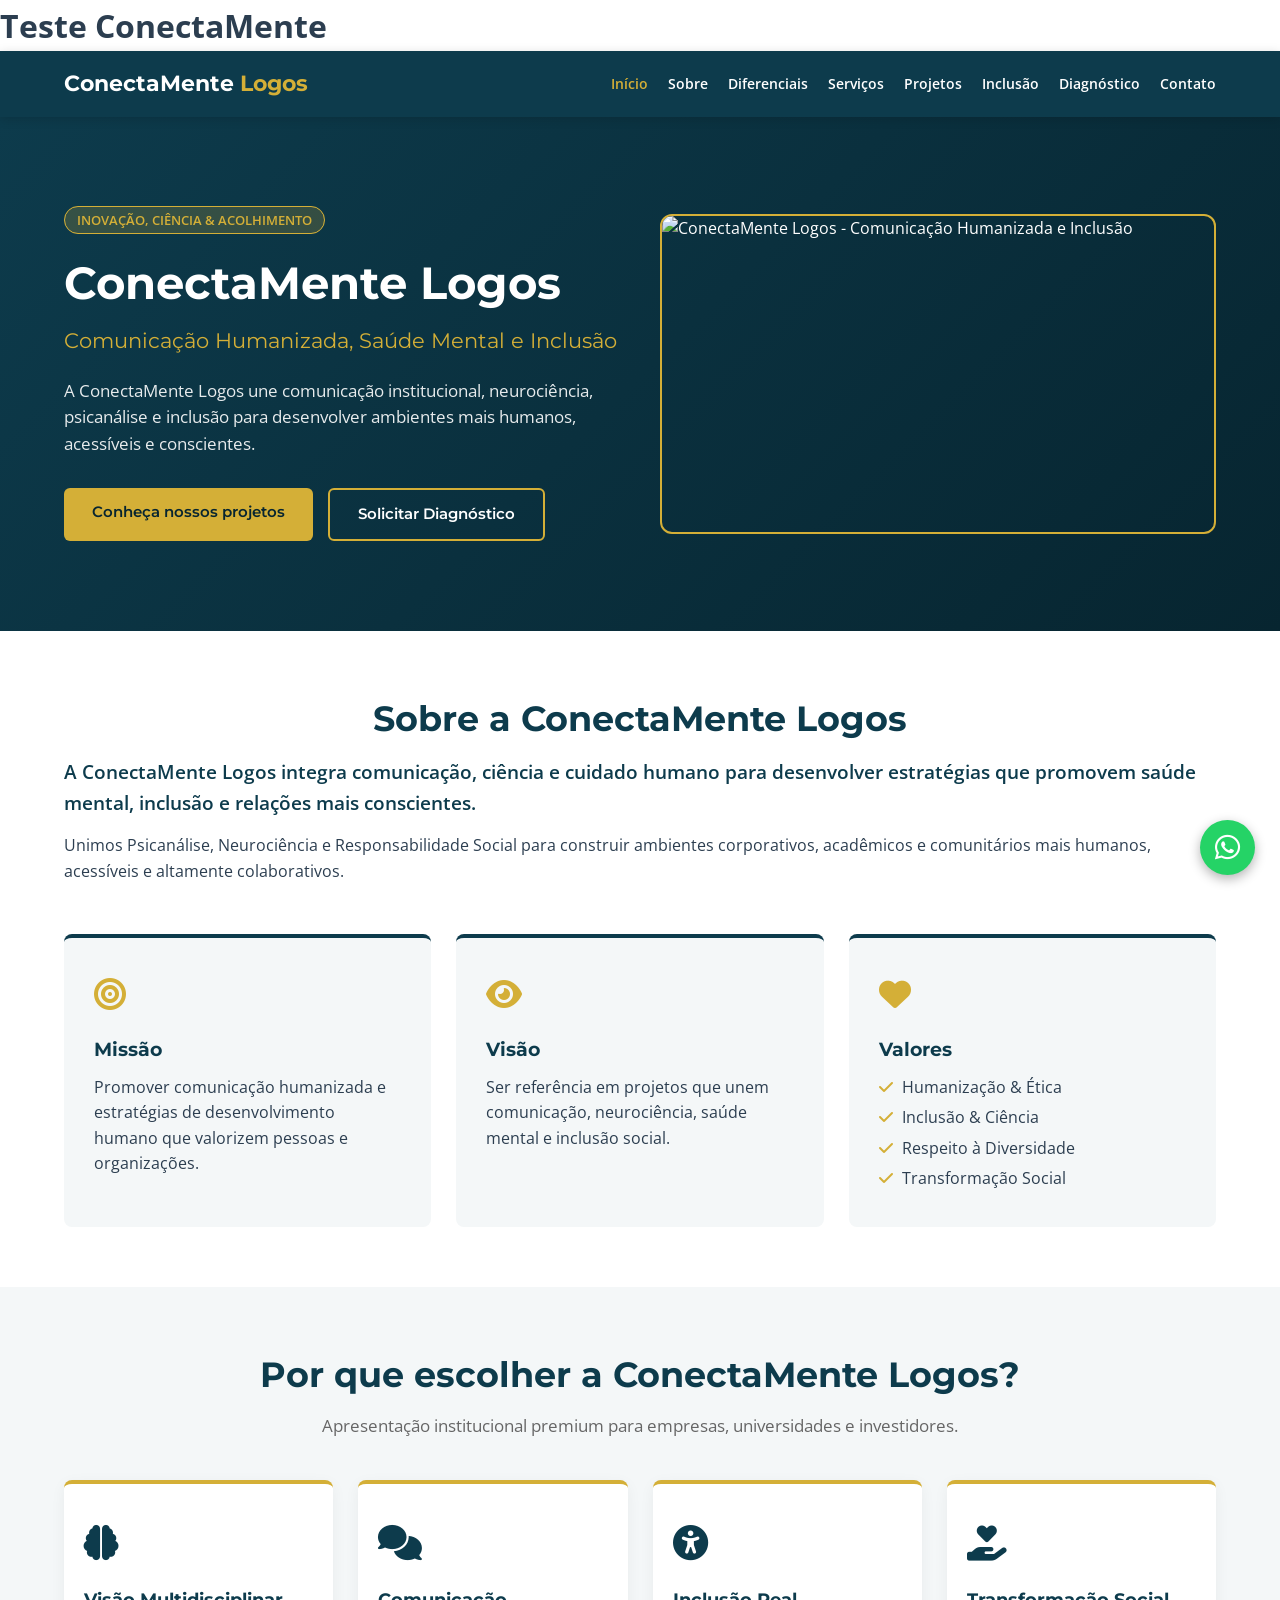
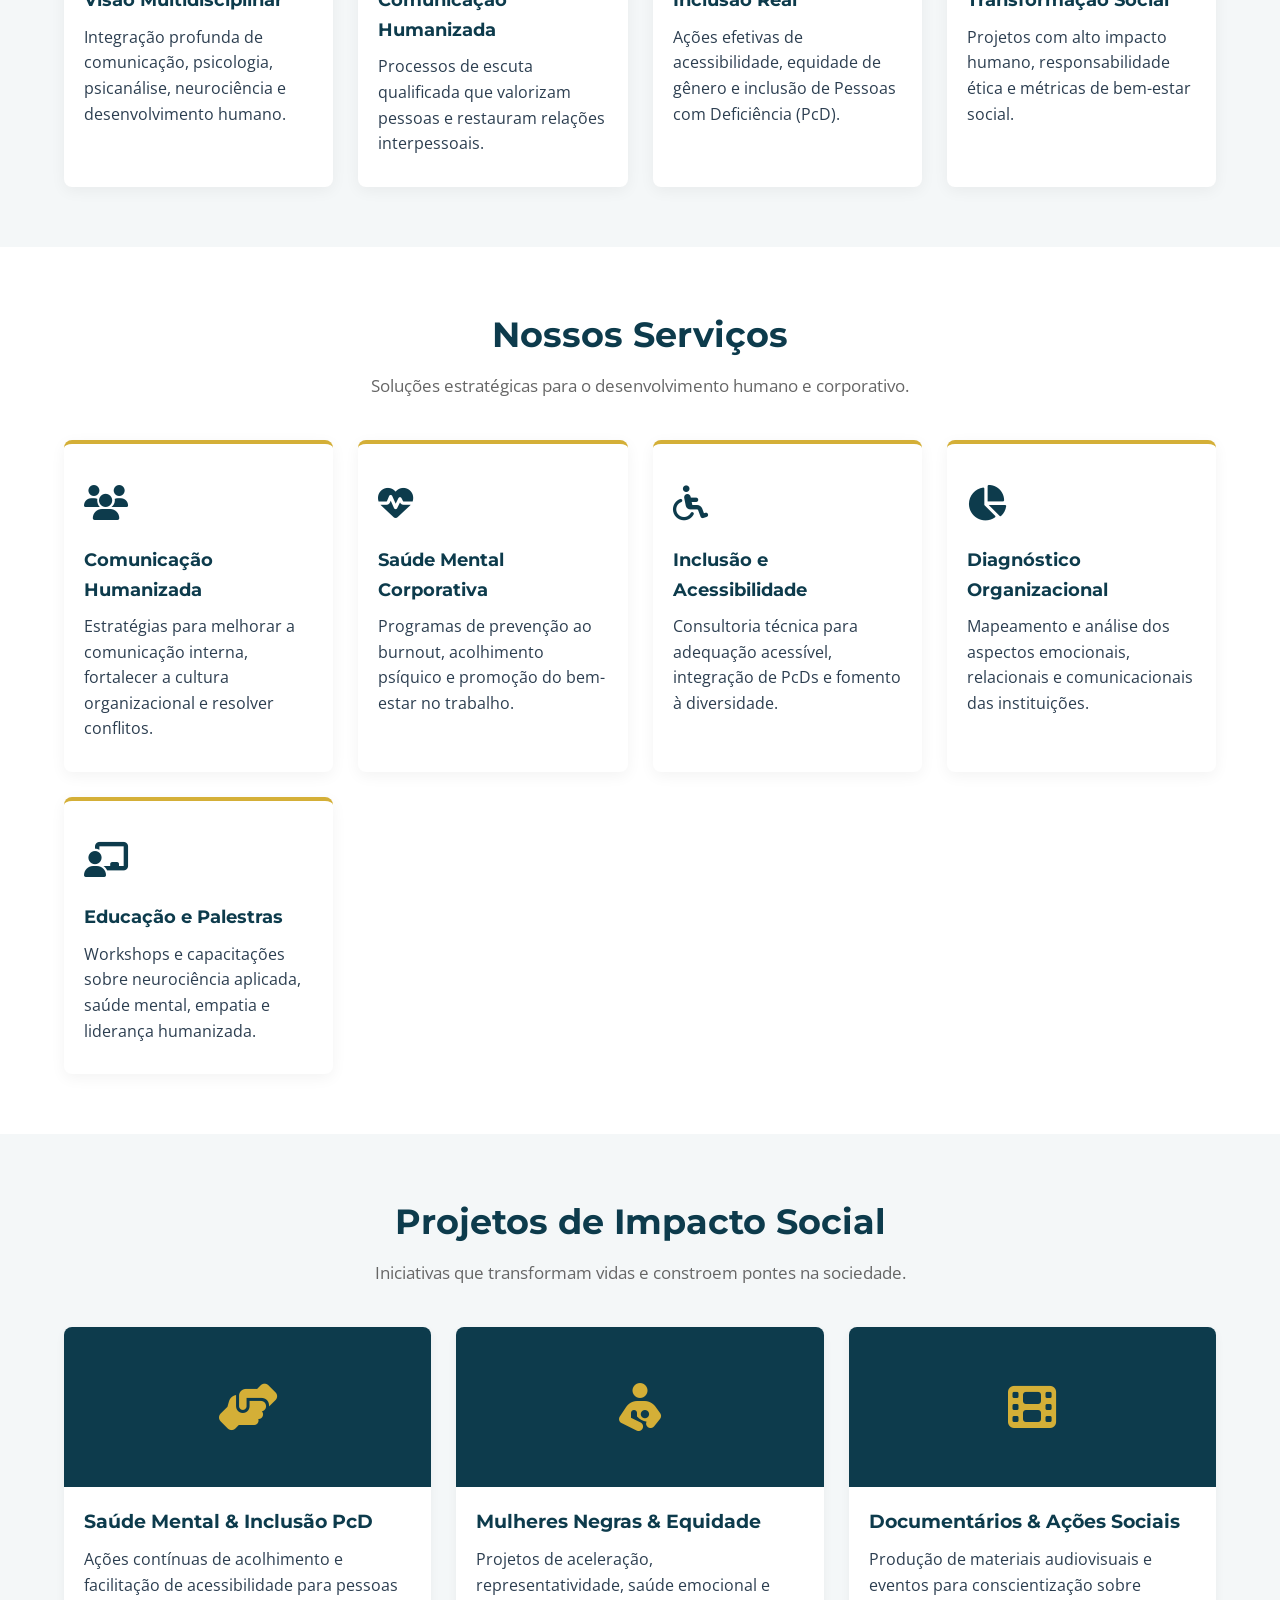
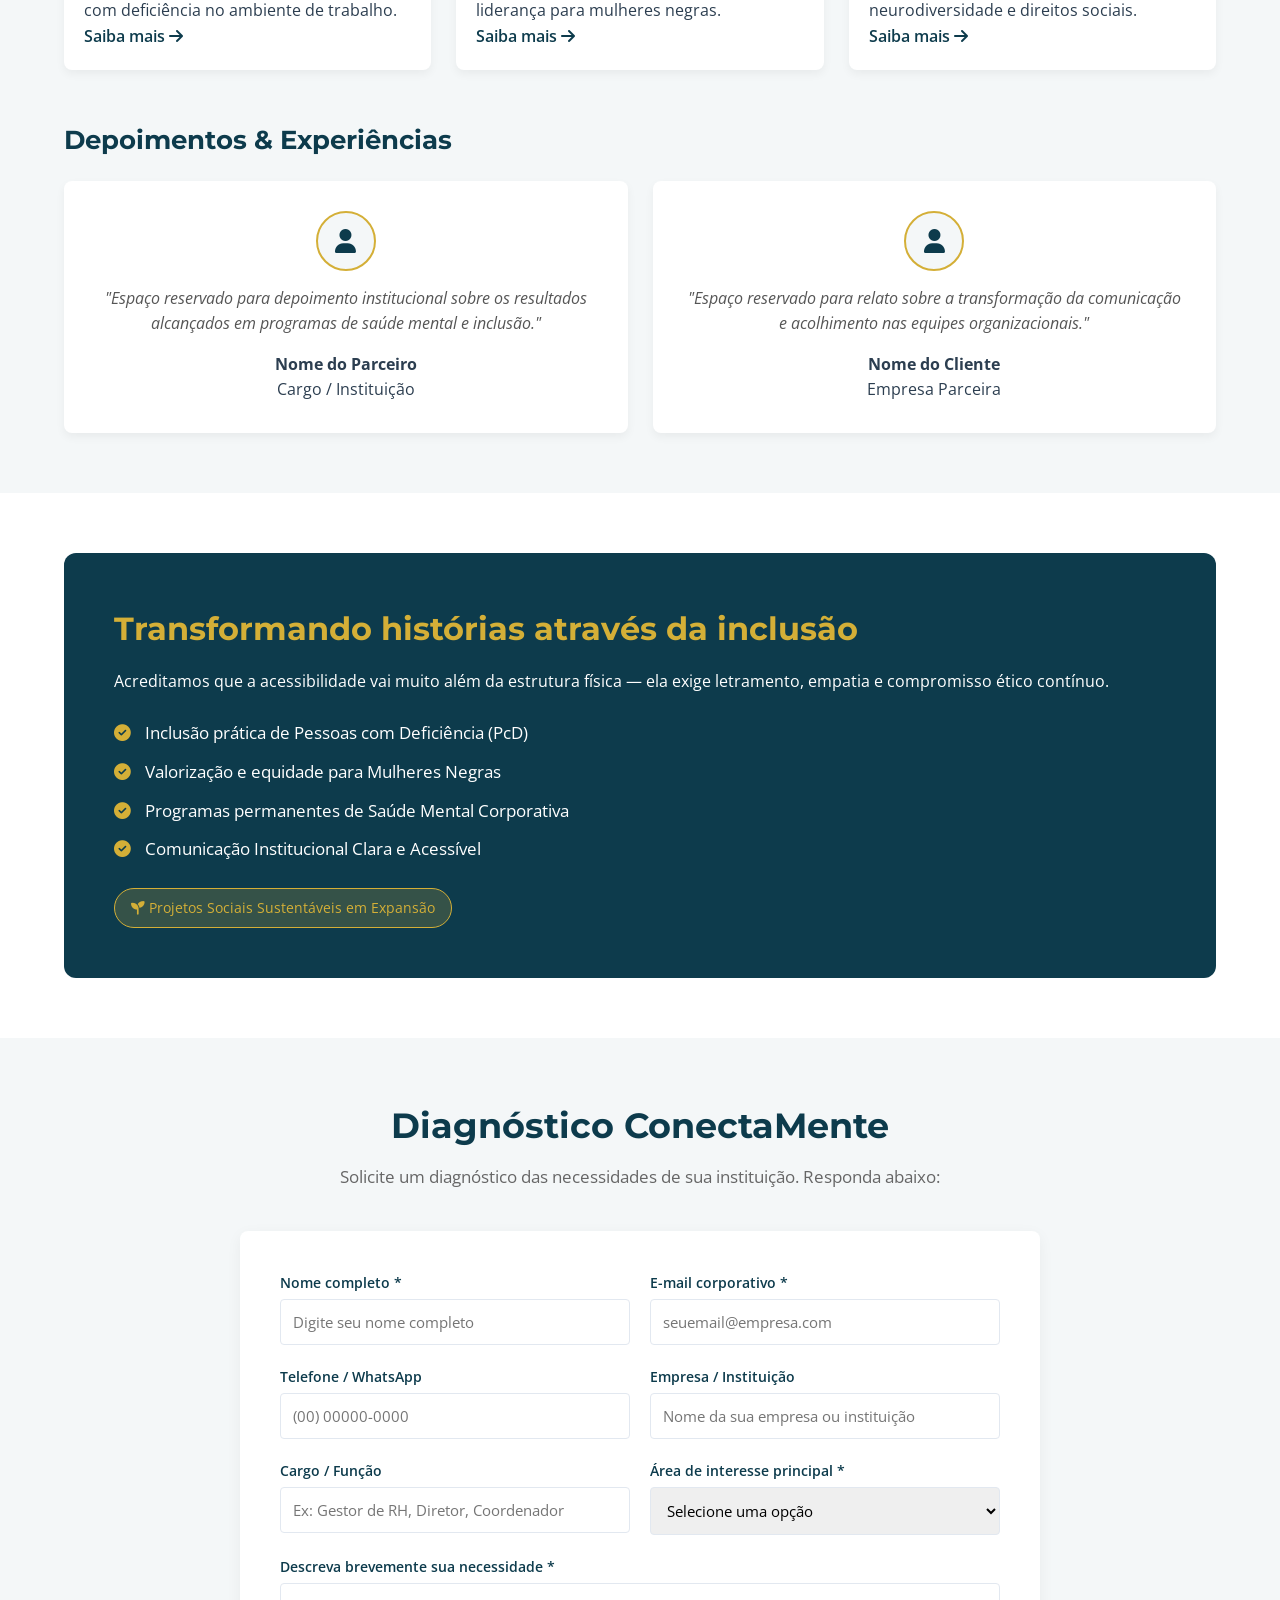
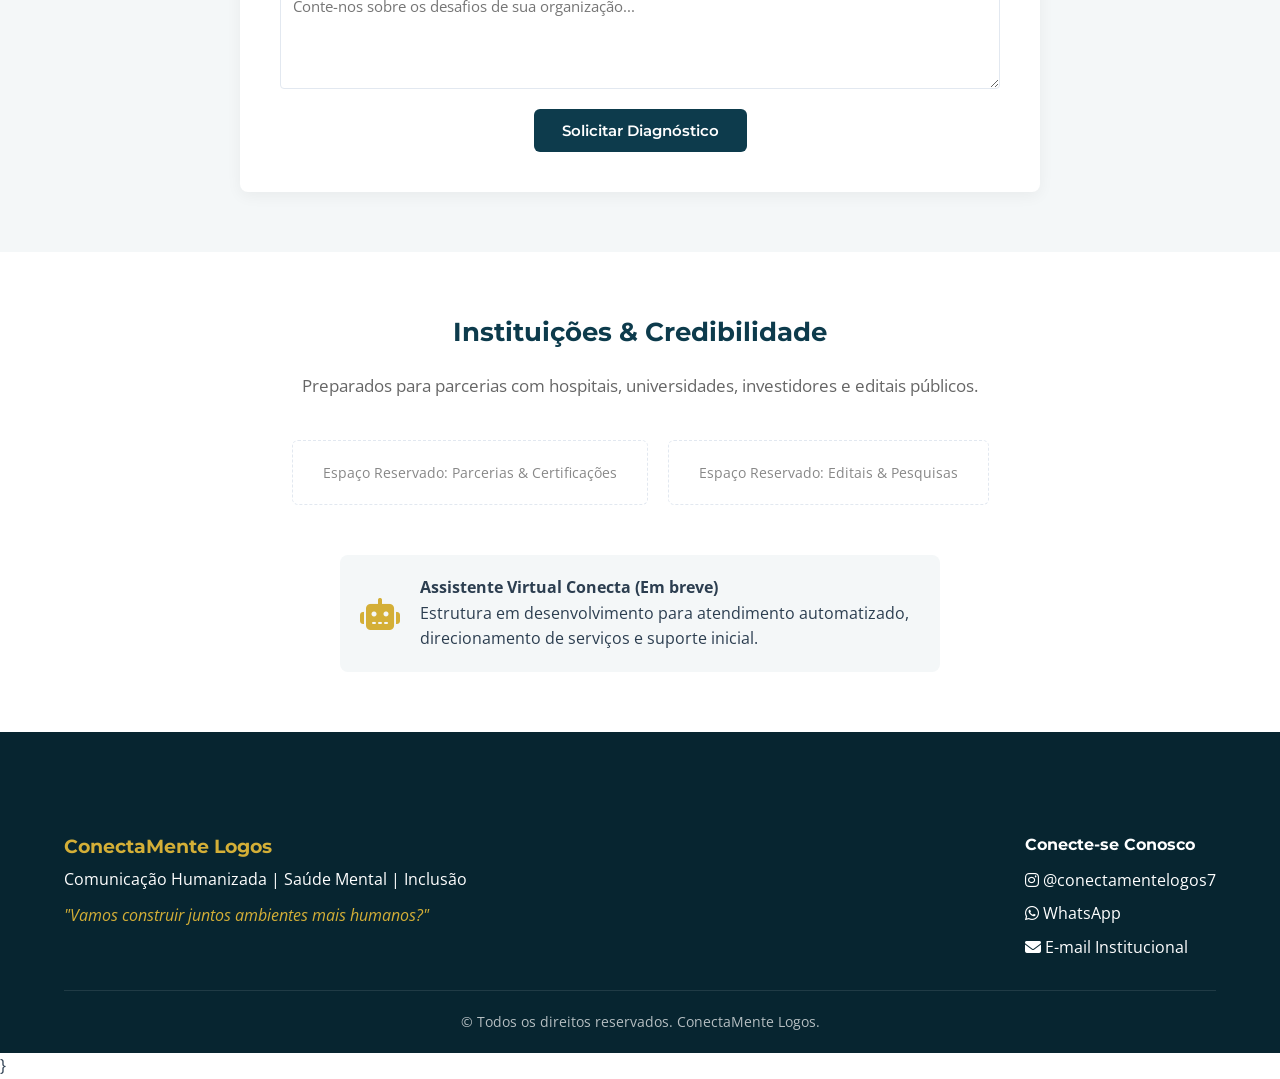
==== index.html @ 16aa6a67 "Update index.html" ====
<!DOCTYPE html>
<html lang="pt-BR">
<head>
  <meta charset="UTF-8">
  <meta name="viewport" content="width=device-width, initial-scale=1.0">
  <title>ConectaMente Logos | Comunicação, Saúde Mental e Inclusão</title>
  
  <!-- Tipografia Premium Google Fonts -->
  <link rel="preconnect" href="https://fonts.googleapis.com">
  <link rel="preconnect" href="https://fonts.gstatic.com" crossorigin>
  <link href="https://fonts.googleapis.com/css2?family=Montserrat:wght@400;600;700&family=Open+Sans:wght@300;400;600&display=swap" rel="stylesheet">
  
  <!-- Ícones Font Awesome -->
  <link rel="stylesheet" href="https://cdnjs.cloudflare.com/ajax/libs/font-awesome/6.4.0/css/all.min.css">
  
  <!-- CSS Principal -->
  <link rel="stylesheet" href="style.css">
</head>
<body>
  <h1>Teste ConectaMente</h1>

  <!-- CABEÇALHO / MENU DE NAVEGAÇÃO -->
  <header class="header">
    <div class="container container-header">
      <a href="#inicio" class="logo">ConectaMente <span>Logos</span></a>
      
      <nav class="nav-menu" id="navMenu">
        <ul>
          <li><a href="#inicio" class="nav-link">Início</a></li>
          <li><a href="#sobre" class="nav-link">Sobre</a></li>
          <li><a href="#diferenciais" class="nav-link">Diferenciais</a></li>
          <li><a href="#servicos" class="nav-link">Serviços</a></li>
          <li><a href="#projetos" class="nav-link">Projetos</a></li>
          <li><a href="#inclusao" class="nav-link">Inclusão</a></li>
          <li><a href="#diagnostico" class="nav-link">Diagnóstico</a></li>
          <li><a href="#contato" class="nav-link">Contato</a></li>
        </ul>
      </nav>

      <button class="hamburger" id="hamburger" aria-label="Abrir Menu">
        <i class="fa-solid fa-bars"></i>
      </button>
    </div>
  </header>

  <!-- SEÇÃO 1: HERO (APRESENTAÇÃO INICIAL) -->
  <section id="inicio" class="hero">
    <div class="container hero-container">
      <div class="hero-text fade-in">
        <span class="badge-tag">Inovação, Ciência & Acolhimento</span>
        <h1>ConectaMente Logos</h1>
        <h2>Comunicação Humanizada, Saúde Mental e Inclusão</h2>

        <p>
A ConectaMente Logos une comunicação institucional, neurociência, psicanálise e inclusão para desenvolver ambientes mais humanos, acessíveis e conscientes.
</p>        <div class="hero-btns">
          <a href="#servicos" class="btn btn-primary">Conheça nossos projetos</a>
          <a href="#diagnostico" class="btn btn-outline">Solicitar Diagnóstico</a>
        </div>
      </div>
     <div class="hero-image fade-in">
  <img src="images/hero-conectamente.jpg" 
       alt="ConectaMente Logos - Comunicação Humanizada e Inclusão">
</div>
  </section>

  <!-- SEÇÃO 2: SOBRE A CONECTAMENTE LOGOS -->
  <section id="sobre" class="sobre">
    <div class="container">
      <div class="sobre-grid">
        <div class="sobre-content fade-in">
          <h2 class="section-title text-left">Sobre a ConectaMente Logos</h2>
          <p class="lead">A ConectaMente Logos integra comunicação, ciência e cuidado humano para desenvolver estratégias que promovem saúde mental, inclusão e relações mais conscientes.</p>
          <p>Unimos Psicanálise, Neurociência e Responsabilidade Social para construir ambientes corporativos, acadêmicos e comunitários mais humanos, acessíveis e altamente colaborativos.</p>
        </div>
      </div>

      <!-- MISSÃO, VISÃO E VALORES -->
      <div class="mvv-grid fade-in">
        <div class="mvv-card">
          <div class="mvv-icon"><i class="fa-solid fa-bullseye"></i></div>
          <h3>Missão</h3>
          <p>Promover comunicação humanizada e estratégias de desenvolvimento humano que valorizem pessoas e organizações.</p>
        </div>
        <div class="mvv-card">
          <div class="mvv-icon"><i class="fa-solid fa-eye"></i></div>
          <h3>Visão</h3>
          <p>Ser referência em projetos que unem comunicação, neurociência, saúde mental e inclusão social.</p>
        </div>
        <div class="mvv-card">
          <div class="mvv-icon"><i class="fa-solid fa-heart"></i></div>
          <h3>Valores</h3>
          <ul class="valores-list">
            <li><i class="fa-solid fa-check"></i> Humanização & Ética</li>
            <li><i class="fa-solid fa-check"></i> Inclusão & Ciência</li>
            <li><i class="fa-solid fa-check"></i> Respeito à Diversidade</li>
            <li><i class="fa-solid fa-check"></i> Transformação Social</li>
          </ul>
        </div>
      </div>
    </div>
  </section>

  <!-- SEÇÃO 3: DIFERENCIAIS INSTITUCIONAIS (ETAPA 4) -->
  <section id="diferenciais" class="diferenciais">
    <div class="container">
      <h2 class="section-title">Por que escolher a ConectaMente Logos?</h2>
      <p class="section-subtitle">Apresentação institucional premium para empresas, universidades e investidores.</p>
      
      <div class="grid-cards">
        <div class="card fade-in">
          <div class="card-icon"><i class="fa-solid fa-brain"></i></div>
          <h3>Visão Multidisciplinar</h3>
          <p>Integração profunda de comunicação, psicologia, psicanálise, neurociência e desenvolvimento humano.</p>
        </div>
        <div class="card fade-in">
          <div class="card-icon"><i class="fa-solid fa-comments"></i></div>
          <h3>Comunicação Humanizada</h3>
          <p>Processos de escuta qualificada que valorizam pessoas e restauram relações interpessoais.</p>
        </div>
        <div class="card fade-in">
          <div class="card-icon"><i class="fa-solid fa-universal-access"></i></div>
          <h3>Inclusão Real</h3>
          <p>Ações efetivas de acessibilidade, equidade de gênero e inclusão de Pessoas com Deficiência (PcD).</p>
        </div>
        <div class="card fade-in">
          <div class="card-icon"><i class="fa-solid fa-hand-holding-heart"></i></div>
          <h3>Transformação Social</h3>
          <p>Projetos com alto impacto humano, responsabilidade ética e métricas de bem-estar social.</p>
        </div>
      </div>
    </div>
  </section>

  <!-- SEÇÃO 4: SERVIÇOS -->
  <section id="servicos" class="servicos">
    <div class="container">
      <h2 class="section-title">Nossos Serviços</h2>
      <p class="section-subtitle">Soluções estratégicas para o desenvolvimento humano e corporativo.</p>

      <div class="grid-cards">
        <div class="card fade-in">
          <div class="card-icon"><i class="fa-solid fa-users"></i></div>
          <h3>Comunicação Humanizada</h3>
          <p>Estratégias para melhorar a comunicação interna, fortalecer a cultura organizacional e resolver conflitos.</p>
        </div>
        <div class="card fade-in">
          <div class="card-icon"><i class="fa-solid fa-heart-pulse"></i></div>
          <h3>Saúde Mental Corporativa</h3>
          <p>Programas de prevenção ao burnout, acolhimento psíquico e promoção do bem-estar no trabalho.</p>
        </div>
        <div class="card fade-in">
          <div class="card-icon"><i class="fa-solid fa-wheelchair"></i></div>
          <h3>Inclusão e Acessibilidade</h3>
          <p>Consultoria técnica para adequação acessível, integração de PcDs e fomento à diversidade.</p>
        </div>
        <div class="card fade-in">
          <div class="card-icon"><i class="fa-solid fa-chart-pie"></i></div>
          <h3>Diagnóstico Organizacional</h3>
          <p>Mapeamento e análise dos aspectos emocionais, relacionais e comunicacionais das instituições.</p>
        </div>
        <div class="card fade-in">
          <div class="card-icon"><i class="fa-solid fa-chalkboard-user"></i></div>
          <h3>Educação e Palestras</h3>
          <p>Workshops e capacitações sobre neurociência aplicada, saúde mental, empatia e liderança humanizada.</p>
        </div>
      </div>
    </div>
  </section>

  <!-- SEÇÃO 5: PROJETOS DE IMPACTO SOCIAL & DEPOIMENTOS -->
  <section id="projetos" class="projetos">
    <div class="container">
      <h2 class="section-title">Projetos de Impacto Social</h2>
      <p class="section-subtitle">Iniciativas que transformam vidas e constroem pontes na sociedade.</p>

      <div class="grid-projetos">
        <div class="projeto-card fade-in">
          <div class="projeto-thumb">
            <i class="fa-solid fa-handshake-angle"></i>
          </div>
          <div class="projeto-content">
            <h3>Saúde Mental & Inclusão PcD</h3>
            <p>Ações contínuas de acolhimento e facilitação de acessibilidade para pessoas com deficiência no ambiente de trabalho.</p>
            <a href="#diagnostico" class="btn-link">Saiba mais <i class="fa-solid fa-arrow-right"></i></a>
          </div>
        </div>

        <div class="projeto-card fade-in">
          <div class="projeto-thumb">
            <i class="fa-solid fa-person-breastfeeding"></i>
          </div>
          <div class="projeto-content">
            <h3>Mulheres Negras & Equidade</h3>
            <p>Projetos de aceleração, representatividade, saúde emocional e liderança para mulheres negras.</p>
            <a href="#diagnostico" class="btn-link">Saiba mais <i class="fa-solid fa-arrow-right"></i></a>
          </div>
        </div>

        <div class="projeto-card fade-in">
          <div class="projeto-thumb">
            <i class="fa-solid fa-film"></i>
          </div>
          <div class="projeto-content">
            <h3>Documentários & Ações Sociais</h3>
            <p>Produção de materiais audiovisuais e eventos para conscientização sobre neurodiversidade e direitos sociais.</p>
            <a href="#diagnostico" class="btn-link">Saiba mais <i class="fa-solid fa-arrow-right"></i></a>
          </div>
        </div>
      </div>

      <!-- ÁREA DE DEPOIMENTOS -->
      <div class="depoimentos-container margin-top-large">
        <h3 class="sub-section-title">Depoimentos & Experiências</h3>
        <div class="grid-depoimentos">
          <div class="depoimento-card fade-in">
            <div class="depoimento-foto"><i class="fa-solid fa-user"></i></div>
            <p class="depoimento-texto">"Espaço reservado para depoimento institucional sobre os resultados alcançados em programas de saúde mental e inclusão."</p>
            <h4>Nome do Parceiro</h4>
            <span>Cargo / Instituição</span>
          </div>
          <div class="depoimento-card fade-in">
            <div class="depoimento-foto"><i class="fa-solid fa-user"></i></div>
            <p class="depoimento-texto">"Espaço reservado para relato sobre a transformação da comunicação e acolhimento nas equipes organizacionais."</p>
            <h4>Nome do Cliente</h4>
            <span>Empresa Parceira</span>
          </div>
        </div>
      </div>
    </div>
  </section>

  <!-- SEÇÃO 6: INCLUSÃO E ACESSIBILIDADE -->
  <section id="inclusao" class="inclusao">
    <div class="container">
      <div class="impacto-box fade-in">
        <h2>Transformando histórias através da inclusão</h2>
        <p>Acreditamos que a acessibilidade vai muito além da estrutura física — ela exige letramento, empatia e compromisso ético contínuo.</p>
        <ul class="lista-impacto">
          <li><i class="fa-solid fa-circle-check"></i> Inclusão prática de Pessoas com Deficiência (PcD)</li>
          <li><i class="fa-solid fa-circle-check"></i> Valorização e equidade para Mulheres Negras</li>
          <li><i class="fa-solid fa-circle-check"></i> Programas permanentes de Saúde Mental Corporativa</li>
          <li><i class="fa-solid fa-circle-check"></i> Comunicação Institucional Clara e Acessível</li>
        </ul>
        <div class="tag-futuro"><i class="fa-solid fa-seedling"></i> Projetos Sociais Sustentáveis em Expansão</div>
      </div>
    </div>
  </section>

  <!-- SEÇÃO 7: FORMULÁRIO DE DIAGNÓSTICO INTELIGENTE -->
  <section id="diagnostico" class="diagnostico">
    <div class="container">
      <h2 class="section-title">Diagnóstico ConectaMente</h2>
      <p class="section-subtitle">Solicite um diagnóstico das necessidades de sua instituição. Responda abaixo:</p>

      <form class="form-diagnostico fade-in" id="formDiagnostico">
        <div class="form-group">
          <label for="nome">Nome completo *</label>
          <input type="text" id="nome" required placeholder="Digite seu nome completo">
        </div>

        <div class="form-group">
          <label for="email">E-mail corporativo *</label>
          <input type="email" id="email" required placeholder="seuemail@empresa.com">
        </div>

        <div class="form-group">
          <label for="telefone">Telefone / WhatsApp</label>
          <input type="tel" id="telefone" placeholder="(00) 00000-0000">
        </div>

        <div class="form-group">
          <label for="empresa">Empresa / Instituição</label>
          <input type="text" id="empresa" placeholder="Nome da sua empresa ou instituição">
        </div>

        <div class="form-group">
          <label for="cargo">Cargo / Função</label>
          <input type="text" id="cargo" placeholder="Ex: Gestor de RH, Diretor, Coordenador">
        </div>

        <div class="form-group">
          <label for="interesse">Área de interesse principal *</label>
          <select id="interesse" required>
            <option value="" disabled selected>Selecione uma opção</option>
            <option value="Comunicação Institucional">Comunicação Institucional</option>
            <option value="Saúde Mental Corporativa">Saúde Mental Corporativa</option>
            <option value="Inclusão e Acessibilidade">Inclusão e Acessibilidade</option>
            <option value="Palestras e Workshops">Palestras e Workshops</option>
            <option value="Desenvolvimento Humano">Desenvolvimento Humano</option>
          </select>
        </div>

        <div class="form-group full-width">
          <label for="mensagem">Descreva brevemente sua necessidade *</label>
          <textarea id="mensagem" rows="4" required placeholder="Conte-nos sobre os desafios de sua organização..."></textarea>
        </div>

        <div class="full-width text-center">
          <button type="submit" class="btn btn-secondary">Solicitar Diagnóstico</button>
        </div>
      </form>
      <!-- Mensagem de confirmação enviada via JS -->
      <div id="formFeedback" class="form-feedback"></div>
    </div>
  </section>

  <!-- SEÇÃO 8: SEÇÃO AUTORIDADE, PARCEIROS & ÁREA FUTURA -->
  <section class="autoridade-parceiros">
    <div class="container text-center">
      <h3 class="sub-section-title">Instituições & Credibilidade</h3>
      <p class="section-subtitle">Preparados para parcerias com hospitais, universidades, investidores e editais públicos.</p>
      
      <div class="parceiros-logos fade-in">
        <div class="partner-box">Espaço Reservado: Parcerias & Certificações</div>
        <div class="partner-box">Espaço Reservado: Editais & Pesquisas</div>
      </div>

      <!-- PREPARAÇÃO PARA ASSISTENTE VIRTUAL E EXPANSÃO FUTURA -->
      <div class="expansao-futura-card margin-top-large fade-in">
        <div class="expansao-icon"><i class="fa-solid fa-robot"></i></div>
        <div class="expansao-info">
          <h4>Assistente Virtual Conecta (Em breve)</h4>
          <p>Estrutura em desenvolvimento para atendimento automatizado, direcionamento de serviços e suporte inicial.</p>
        </div>
      </div>
    </div>
  </section>

  <!-- BOTÃO FLUTUANTE DO WHATSAPP -->
  <a href="https://wa.me/5500000000000" class="whatsapp-btn" target="_blank" aria-label="Fale conosco pelo WhatsApp" title="Fale conosco">
    <i class="fa-brands fa-whatsapp"></i>
    <span class="whatsapp-tooltip">Fale conosco</span>
  </a>

  <!-- RODAPÉ COMPLETO (CONTATO) -->
  <footer id="contato" class="footer">
    <div class="container footer-container">
      <div class="footer-info">
        <h3>ConectaMente Logos</h3>
        <p>Comunicação Humanizada | Saúde Mental | Inclusão</p>
        <p class="footer-msg">"Vamos construir juntos ambientes mais humanos?"</p>
      </div>

      <div class="footer-social">
        <h4>Conecte-se Conosco</h4>
        <div class="social-links">
          <a href="https://instagram.com/conectamentelogos7" target="_blank"><i class="fa-brands fa-instagram"></i> @conectamentelogos7</a>
          <a href="https://wa.me/5500000000000" target="_blank"><i class="fa-brands fa-whatsapp"></i> WhatsApp</a>
          <a href="mailto:contato@conectamentelogos.com"><i class="fa-solid fa-envelope"></i> E-mail Institucional</a>
        </div>
      </div>
    </div>

    <div class="footer-bottom">
      <p>&copy; Todos os direitos reservados. ConectaMente Logos.</p>
    </div>
  </footer>

  <!-- JavaScript Principal -->
<script src="script.js"></script>
</body>
</html>
}
---- style.css ----
/* ==========================================================================
   CONFIGURAÇÕES GERAIS E PALETA DE CORES PREMIUM
   ========================================================================== */
:root {
  --azul-petroleo: #0D3B4C;
  --azul-escuro: #072530;
  --dourado: #D4AF37;
  --dourado-hover: #B8952B;
  --branco: #FFFFFF;
  --cinza-claro: #F4F7F8;
  --cinza-medio: #E2E8F0;
  --texto-escuro: #2C3E50;
  --fonte-titulo: 'Montserrat', sans-serif;
  --fonte-corpo: 'Open Sans', sans-serif;
}

* {
  margin: 0;
  padding: 0;
  box-sizing: border-box;
}

html {
  scroll-behavior: smooth;
}

body {
  font-family: var(--fonte-corpo);
  color: var(--texto-escuro);
background-color: var(--branco);
   line-height: 1.6;
}

.container {
  width: 90%;
  max-width: 1200px;
  margin: 0 auto;
  padding: 60px 0;
}

.text-center { text-align: center; }
.text-left { text-align: left; }
.margin-top-large { margin-top: 50px; }

/* Títulos e Subtítulos */
.section-title {
  font-family: var(--fonte-titulo);
  color: var(--azul-petroleo);
  text-align: center;
  font-size: 2.2rem;
  margin-bottom: 10px;
  font-weight: 700;
}

.sub-section-title {
  font-family: var(--fonte-titulo);
  color: var(--azul-petroleo);
  font-size: 1.6rem;
  margin-bottom: 20px;
}

.section-subtitle {
  text-align: center;
  margin-bottom: 40px;
  color: #666;
  font-size: 1.05rem;
}

/* Botões */
.btn {
  display: inline-block;
  padding: 12px 28px;
  border-radius: 6px;
  font-family: var(--fonte-titulo);
  font-weight: 600;
  text-decoration: none;
  cursor: pointer;
  transition: all 0.3s ease;
  border: none;
  font-size: 0.95rem;
}

.btn-primary {
  background-color: var(--dourado);
  color: var(--azul-escuro);
}

.btn-primary:hover {
  background-color: var(--dourado-hover);
  transform: translateY(-2px);
}

.btn-outline {
  border: 2px solid var(--dourado);
  color: var(--branco);
  background: transparent;
}

.btn-outline:hover {
  background-color: var(--dourado);
  color: var(--azul-escuro);
}

.btn-secondary {
  background-color: var(--azul-petroleo);
  color: var(--branco);
}

.btn-secondary:hover {
  background-color: var(--azul-escuro);
}

.btn-link {
  color: var(--azul-petroleo);
  font-weight: 600;
  text-decoration: none;
  transition: color 0.3s;
}

.btn-link:hover {
  color: var(--dourado);
}

/* ==========================================================================
   CABEÇALHO E MENU NAVEGAÇÃO
   ========================================================================== */
.header {
  background-color: var(--azul-petroleo);
  position: sticky;
  top: 0;
  z-index: 1000;
  box-shadow: 0 2px 10px rgba(0,0,0,0.15);
}

.container-header {
  padding: 15px 0;
  display: flex;
  justify-content: space-between;
  align-items: center;
}

.logo {
  font-family: var(--fonte-titulo);
  font-size: 1.4rem;
  font-weight: 700;
  color: var(--branco);
  text-decoration: none;
}

.logo span {
  color: var(--dourado);
}

.nav-menu ul {
  display: flex;
  list-style: none;
  gap: 20px;
}

.nav-menu a {
  color: var(--branco);
  text-decoration: none;
  font-weight: 600;
  font-size: 0.9rem;
  transition: color 0.3s ease;
}

.nav-menu a:hover, .nav-menu a.active {
  color: var(--dourado);
}

.hamburger {
  display: none;
  background: none;
  border: none;
  color: var(--branco);
  font-size: 1.5rem;
  cursor: pointer;
}

/* ==========================================================================
   HERO / PRIMEIRA TELA
   ========================================================================== */
.hero {
  background: linear-gradient(135deg, var(--azul-petroleo) 0%, var(--azul-escuro) 100%);
  color: var(--branco);
  padding: 90px 0;
}

.hero-container {
  display: flex;
  align-items: center;
  justify-content: space-between;
  gap: 40px;
  padding: 0;
}

.hero-text { flex: 1; }

.badge-tag {
  background-color: rgba(212, 175, 55, 0.2);
  color: var(--dourado);
  border: 1px solid var(--dourado);
  padding: 4px 12px;
  border-radius: 20px;
  font-size: 0.8rem;
  text-transform: uppercase;
  font-weight: 600;
}

.hero-text h1 {
  font-family: var(--fonte-titulo);
  font-size: 2.8rem;
  color: var(--branco);
  margin: 15px 0 5px;
}

.hero-text h2 {
  font-family: var(--fonte-titulo);
  color: var(--dourado);
  font-size: 1.3rem;
  margin-bottom: 20px;
  font-weight: 400;
}

.hero-text p {
  font-size: 1.05rem;
  margin-bottom: 30px;
  opacity: 0.9;
}

.hero-btns {
  display: flex;
  gap: 15px;
}

.hero-image {
  flex: 1;
  display: flex;
  justify-content: center;
}


.hero-image img {
  width: 100%;
  height: 320px;
  object-fit: cover;
  border-radius: 12px;
  border: 2px solid var(--dourado);
}
  width: 100%;
  height: 320px;
  border: 2px dashed var(--dourado);
  border-radius: 12px;
  display: flex;
  flex-direction: column;
  justify-content: center;
  align-items: center;
  text-align: center;
  padding: 20px;
  background-color: rgba(255, 255, 255, 0.03);
}

.image-placeholder i {
  font-size: 3.5rem;
  color: var(--dourado);
  margin-bottom: 15px;
}

/* ==========================================================================
   SOBRE & MISSÃO, VISÃO, VALORES
   ========================================================================== */
.sobre { background-color: var(--branco); }

.sobre-content .lead {
  font-size: 1.2rem;
  font-weight: 600;
  color: var(--azul-petroleo);
  margin-bottom: 15px;
}

.mvv-grid {
  display: grid;
  grid-template-columns: repeat(auto-fit, minmax(250px, 1fr));
  gap: 25px;
  margin-top: 50px;
}

.mvv-card {
  background-color: var(--cinza-claro);
  padding: 30px;
  border-radius: 8px;
  border-top: 4px solid var(--azul-petroleo);
}

.mvv-icon {
  font-size: 2rem;
  color: var(--dourado);
  margin-bottom: 15px;
}

.mvv-card h3 {
  font-family: var(--fonte-titulo);
  color: var(--azul-petroleo);
  margin-bottom: 10px;
}

.valores-list {
  list-style: none;
}

.valores-list li {
  margin-bottom: 5px;
}

.valores-list i {
  color: var(--dourado);
  margin-right: 5px;
}

/* ==========================================================================
   CARDS DE DIFERENCIAIS E SERVIÇOS
   ========================================================================== */
.diferenciais { background-color: var(--cinza-claro); }
.servicos { background-color: var(--branco); }

.grid-cards {
  display: grid;
  grid-template-columns: repeat(auto-fit, minmax(220px, 1fr));
  gap: 25px;
}

.card {
  background-color: var(--branco);
  padding: 30px 20px;
  border-radius: 8px;
  box-shadow: 0 4px 15px rgba(0,0,0,0.05);
  transition: transform 0.3s ease, box-shadow 0.3s ease;
  border-top: 4px solid var(--dourado);
}

.diferenciais .card {
  background-color: var(--branco);
}

.card:hover {
  transform: translateY(-8px);
  box-shadow: 0 8px 25px rgba(0,0,0,0.1);
}

.card-icon {
  font-size: 2.2rem;
  color: var(--azul-petroleo);
  margin-bottom: 15px;
}

.card h3 {
  font-family: var(--fonte-titulo);
  color: var(--azul-petroleo);
  margin-bottom: 10px;
  font-size: 1.15rem;
}

/* ==========================================================================
   PROJETOS & DEPOIMENTOS
   ========================================================================== */
.projetos { background-color: var(--cinza-claro); }

.grid-projetos {
  display: grid;
  grid-template-columns: repeat(auto-fit, minmax(280px, 1fr));
  gap: 25px;
}

.projeto-card {
  background-color: var(--branco);
  border-radius: 8px;
  overflow: hidden;
  box-shadow: 0 4px 10px rgba(0,0,0,0.05);
}

.projeto-thumb {
  height: 160px;
  background-color: var(--azul-petroleo);
  display: flex;
  align-items: center;
  justify-content: center;
  color: var(--dourado);
  font-size: 3rem;
}

.projeto-content {
  padding: 20px;
}

.projeto-content h3 {
  font-family: var(--fonte-titulo);
  color: var(--azul-petroleo);
  margin-bottom: 10px;
}

.grid-depoimentos {
  display: grid;
  grid-template-columns: repeat(auto-fit, minmax(280px, 1fr));
  gap: 25px;
}

.depoimento-card {
  background-color: var(--branco);
  padding: 30px;
  border-radius: 8px;
  text-align: center;
  box-shadow: 0 4px 10px rgba(0,0,0,0.05);
}

.depoimento-foto {
  width: 60px;
  height: 60px;
  border-radius: 50%;
  background-color: var(--cinza-claro);
  margin: 0 auto 15px;
  display: flex;
  align-items: center;
  justify-content: center;
  font-size: 1.5rem;
  color: var(--azul-petroleo);
  border: 2px solid var(--dourado);
}

.depoimento-texto {
  font-style: italic;
  margin-bottom: 15px;
  color: #555;
}

/* ==========================================================================
   INCLUSÃO E ACESSIBILIDADE
   ========================================================================== */
.inclusao { background-color: var(--branco); }

.impacto-box {
  background-color: var(--azul-petroleo);
  color: var(--branco);
  padding: 50px;
  border-radius: 12px;
}

.impacto-box h2 {
  font-family: var(--fonte-titulo);
  color: var(--dourado);
  font-size: 2rem;
  margin-bottom: 15px;
}

.lista-impacto {
  list-style: none;
  margin: 25px 0;
}

.lista-impacto li {
  margin-bottom: 12px;
  font-size: 1.05rem;
}

.lista-impacto i {
  color: var(--dourado);
  margin-right: 10px;
}

.tag-futuro {
  display: inline-block;
  background-color: rgba(212, 175, 55, 0.2);
  border: 1px solid var(--dourado);
  color: var(--dourado);
  padding: 8px 16px;
  border-radius: 20px;
  font-size: 0.85rem;
}

/* ==========================================================================
   FORMULÁRIO DE DIAGNÓSTICO INTELIGENTE
   ========================================================================== */
.diagnostico { background-color: var(--cinza-claro); }

.form-diagnostico {
  display: grid;
  grid-template-columns: 1fr 1fr;
  gap: 20px;
  max-width: 800px;
  margin: 0 auto;
  background-color: var(--branco);
  padding: 40px;
  border-radius: 8px;
  box-shadow: 0 4px 15px rgba(0,0,0,0.05);
}

.form-group {
  display: flex;
  flex-direction: column;
}

.form-group.full-width, .full-width {
  grid-column: span 2;
}

.form-group label {
  font-weight: 600;
  margin-bottom: 5px;
  color: var(--azul-petroleo);
  font-size: 0.9rem;
}

.form-group input, 
.form-group select, 
.form-group textarea {
  padding: 12px;
  border: 1px solid var(--cinza-medio);
  border-radius: 4px;
  font-family: var(--fonte-corpo);
  font-size: 0.95rem;
}

.form-group input:focus, 
.form-group select:focus, 
.form-group textarea:focus {
  outline: none;
  border-color: var(--azul-petroleo);
}

.form-feedback {
  max-width: 800px;
  margin: 20px auto 0;
  padding: 15px;
  border-radius: 4px;
  display: none;
  text-align: center;
  font-weight: 600;
}

.form-feedback.success {
  background-color: #D4EDDA;
  color: #155724;
  display: block;
}

/* ==========================================================================
   AUTORIDADE, PARCEIROS & BOTÃO WHATSAPP
   ========================================================================== */
.autoridade-parceiros { background-color: var(--branco); }

.parceiros-logos {
  display: flex;
  justify-content: center;
  gap: 20px;
  flex-wrap: wrap;
}

.partner-box {
  padding: 20px 30px;
  border: 1px dashed var(--cinza-medio);
  border-radius: 6px;
  color: #888;
  font-size: 0.9rem;
}

.expansao-futura-card {
  max-width: 600px;
  margin-left: auto;
  margin-right: auto;
  background-color: var(--cinza-claro);
  padding: 20px;
  border-radius: 8px;
  display: flex;
  align-items: center;
  gap: 20px;
  text-align: left;
}

.expansao-icon {
  font-size: 2rem;
  color: var(--dourado);
}

/* Botão WhatsApp */
.whatsapp-btn {
  position: fixed;
  bottom: 25px;
  right: 25px;
  background-color: #25D366;
  color: white;
  width: 55px;
  height: 55px;
  border-radius: 50%;
  display: flex;
  align-items: center;
  justify-content: center;
  font-size: 1.8rem;
  box-shadow: 0 4px 12px rgba(0,0,0,0.3);
  text-decoration: none;
  z-index: 1000;
  transition: transform 0.3s ease;
}

.whatsapp-btn:hover {
  transform: scale(1.1);
}

.whatsapp-tooltip {
  position: absolute;
  right: 65px;
  background-color: var(--azul-escuro);
  color: var(--branco);
  padding: 5px 12px;
  border-radius: 4px;
  font-size: 0.8rem;
  white-space: nowrap;
  opacity: 0;
  pointer-events: none;
  transition: opacity 0.3s ease;
}

.whatsapp-btn:hover .whatsapp-tooltip {
  opacity: 1;
}

/* ==========================================================================
   RODAPÉ
   ========================================================================== */
.footer {
  background-color: var(--azul-escuro);
  color: var(--branco);
  padding-top: 40px;
}

.footer-container {
  display: flex;
  justify-content: space-between;
  align-items: flex-start;
  padding-bottom: 30px;
  border-bottom: 1px solid rgba(255,255,255,0.1);
}

.footer-info h3 {
  font-family: var(--fonte-titulo);
  color: var(--dourado);
  margin-bottom: 5px;
}

.footer-msg {
  margin-top: 10px;
  font-style: italic;
  color: var(--dourado);
}

.footer-social h4 {
  font-family: var(--fonte-titulo);
  margin-bottom: 10px;
}

.social-links {
  display: flex;
  flex-direction: column;
  gap: 8px;
}

.social-links a {
  color: var(--branco);
  text-decoration: none;
  transition: color 0.3s ease;
}

.social-links a:hover {
  color: var(--dourado);
}

.footer-bottom {
  text-align: center;
  padding: 20px 0;
  font-size: 0.85rem;
  opacity: 0.7;
}

/* ==========================================================================
   ANIMAÇÕES & RESPONSIVIDADE
   ========================================================================== */
.fade-in {
  animation: fadeIn 0.8s ease-in-out;
}

@keyframes fadeIn {
  from { opacity: 0; transform: translateY(15px); }
  to { opacity: 1; transform: translateY(0); }
}

@media (max-width: 768px) {
  .hamburger { display: block; }

  .nav-menu {
    display: none;
    position: absolute;
    top: 100%;
    left: 0;
    width: 100%;
    background-color: var(--azul-petroleo);
    padding: 20px;
  }

  .nav-menu.active { display: block; }

  .nav-menu ul {
    flex-direction: column;
    gap: 15px;
    text-align: center;
  }

  .hero-container {
    flex-direction: column;
    text-align: center;
  }

  .hero-btns {
    justify-content: center;
  }

  .form-diagnostico {
    grid-template-columns: 1fr;
  }

  .form-group.full-width, .full-width {
    grid-column: span 1;
  }

  .footer-container {
    flex-direction: column;
    gap: 30px;
    text-align: center;
  }
}
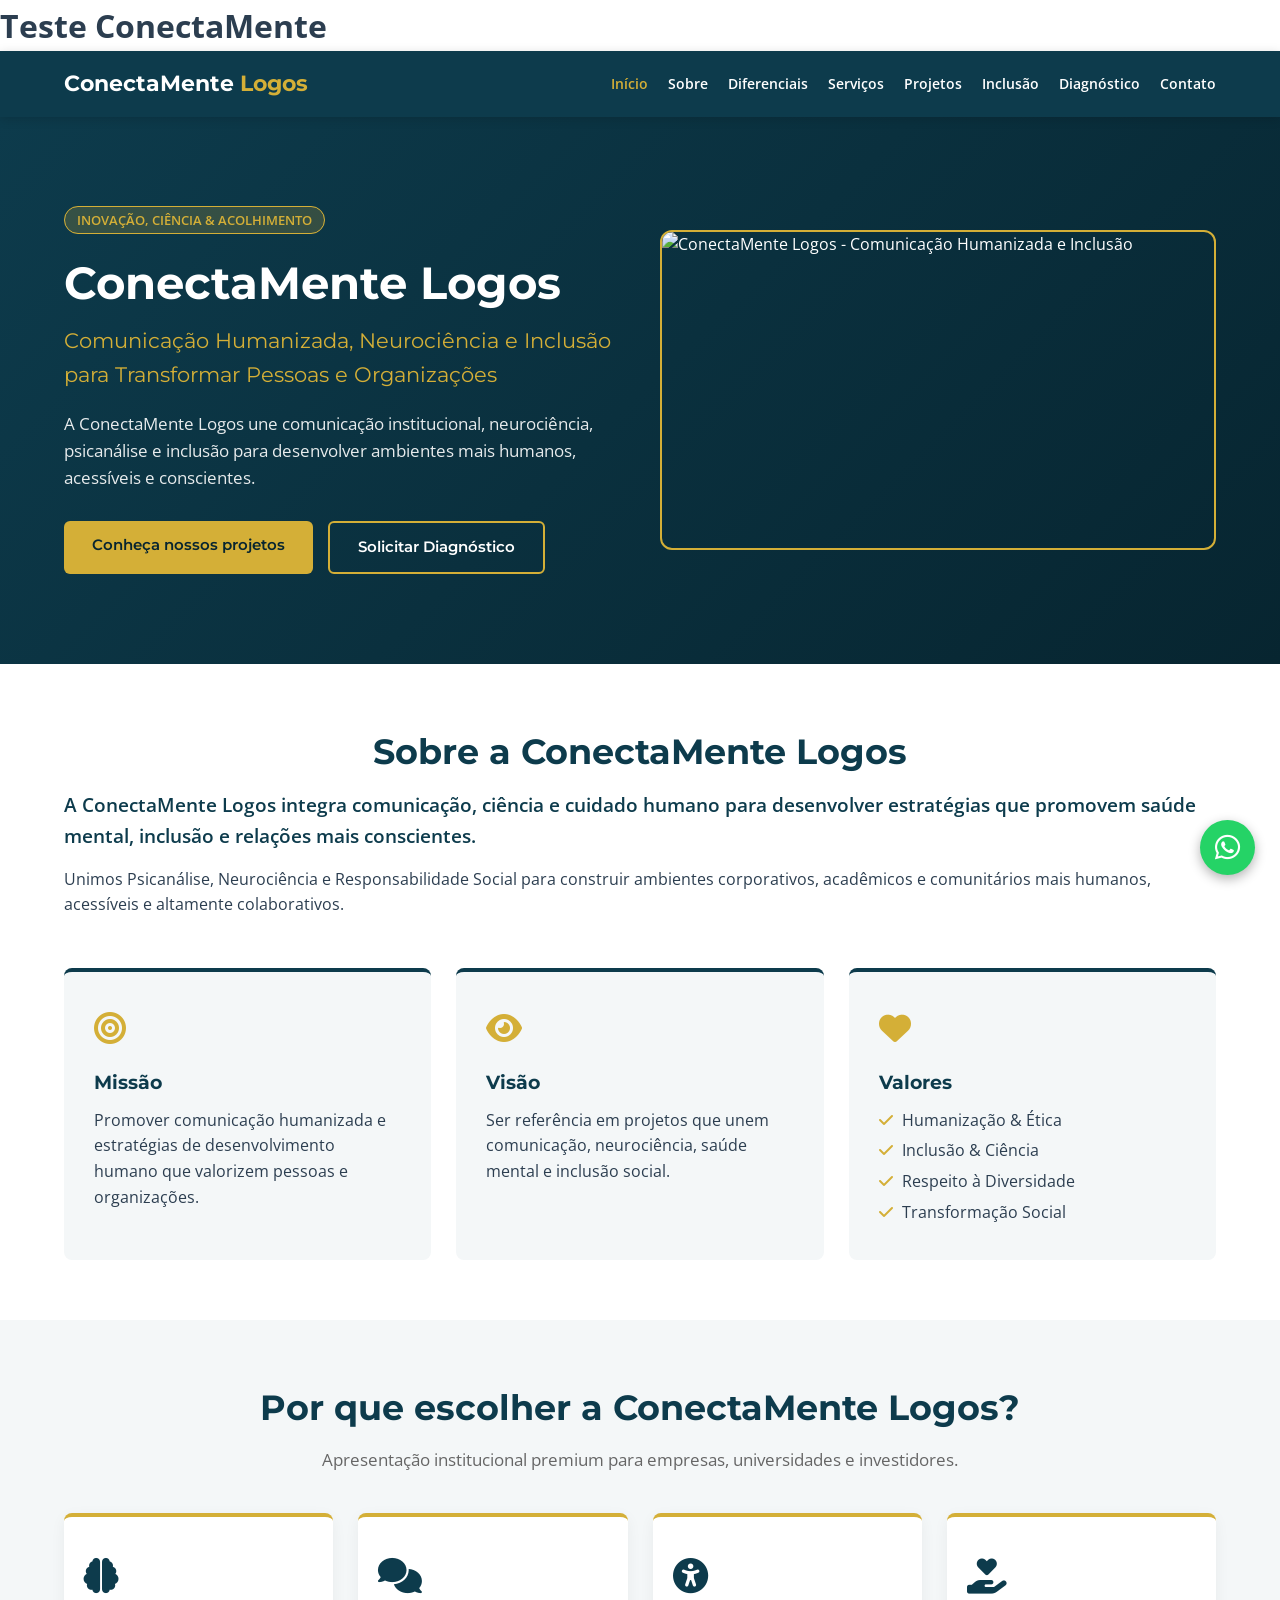
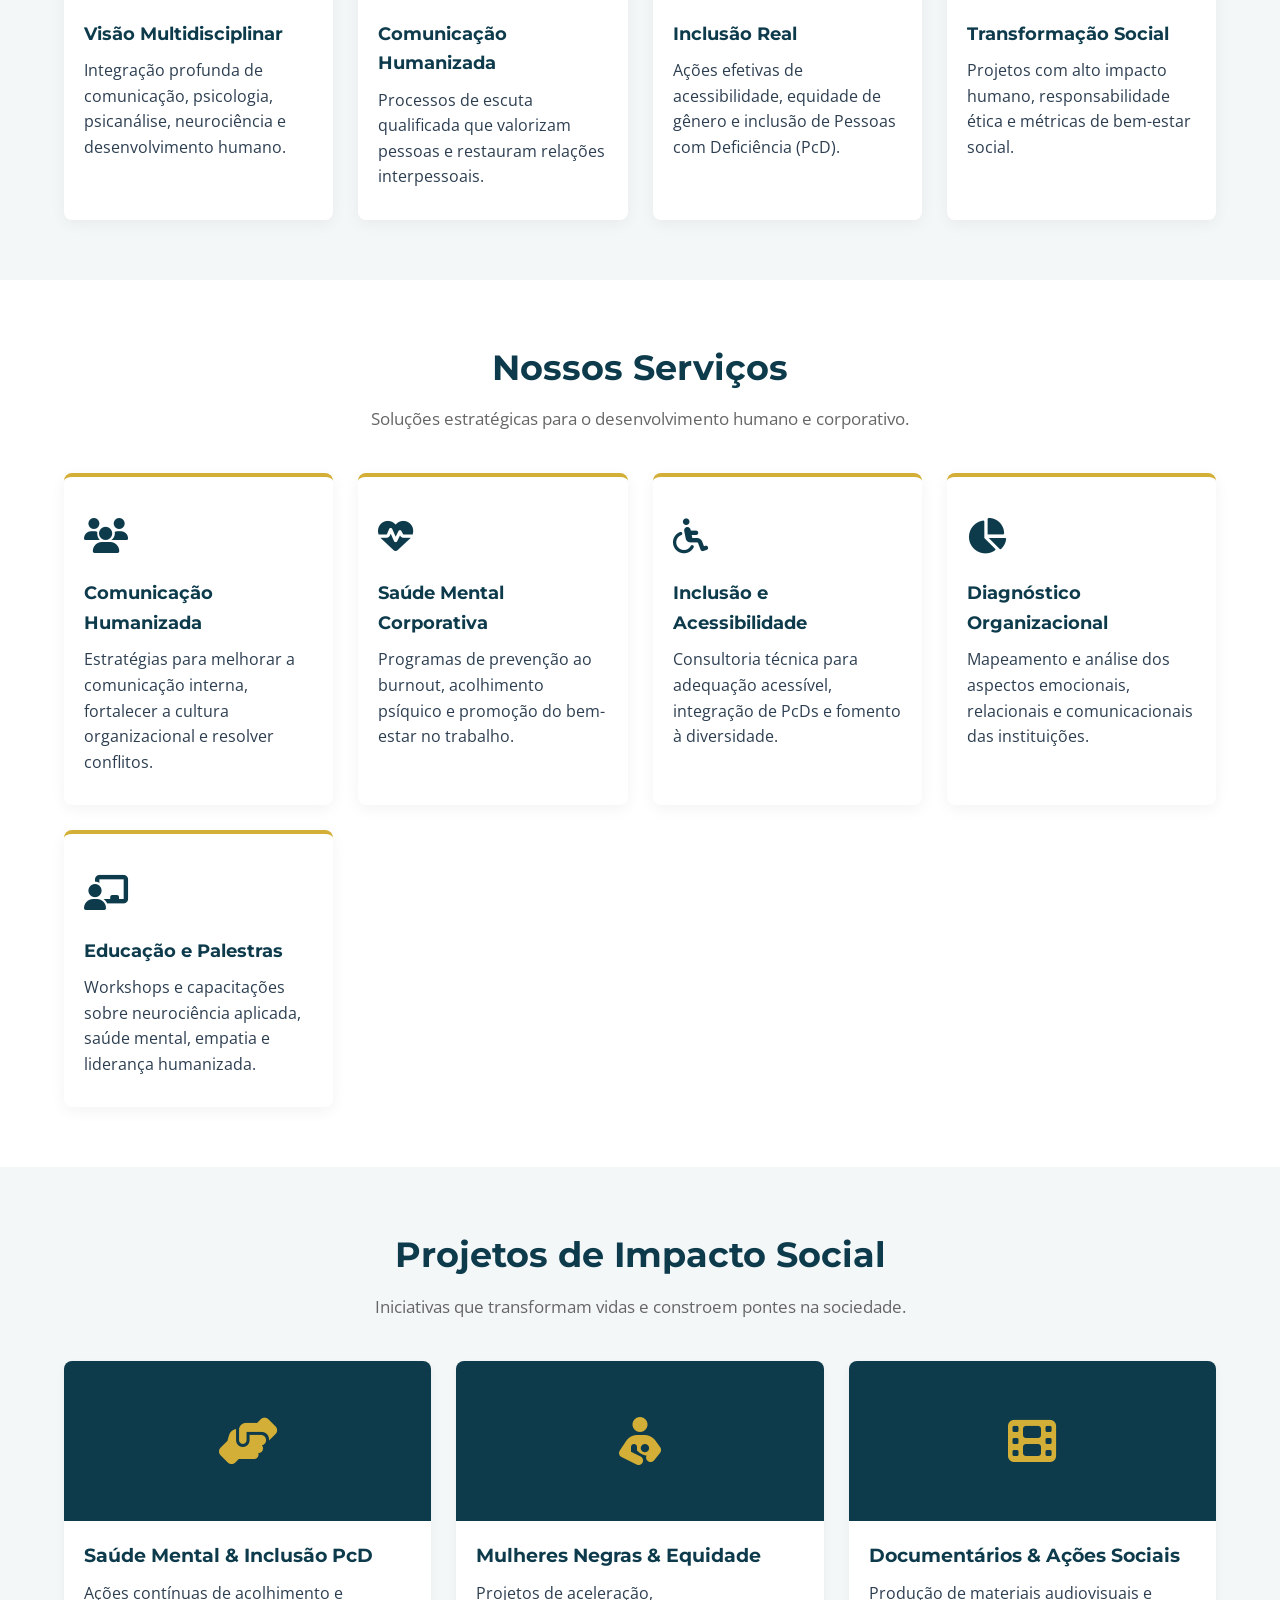
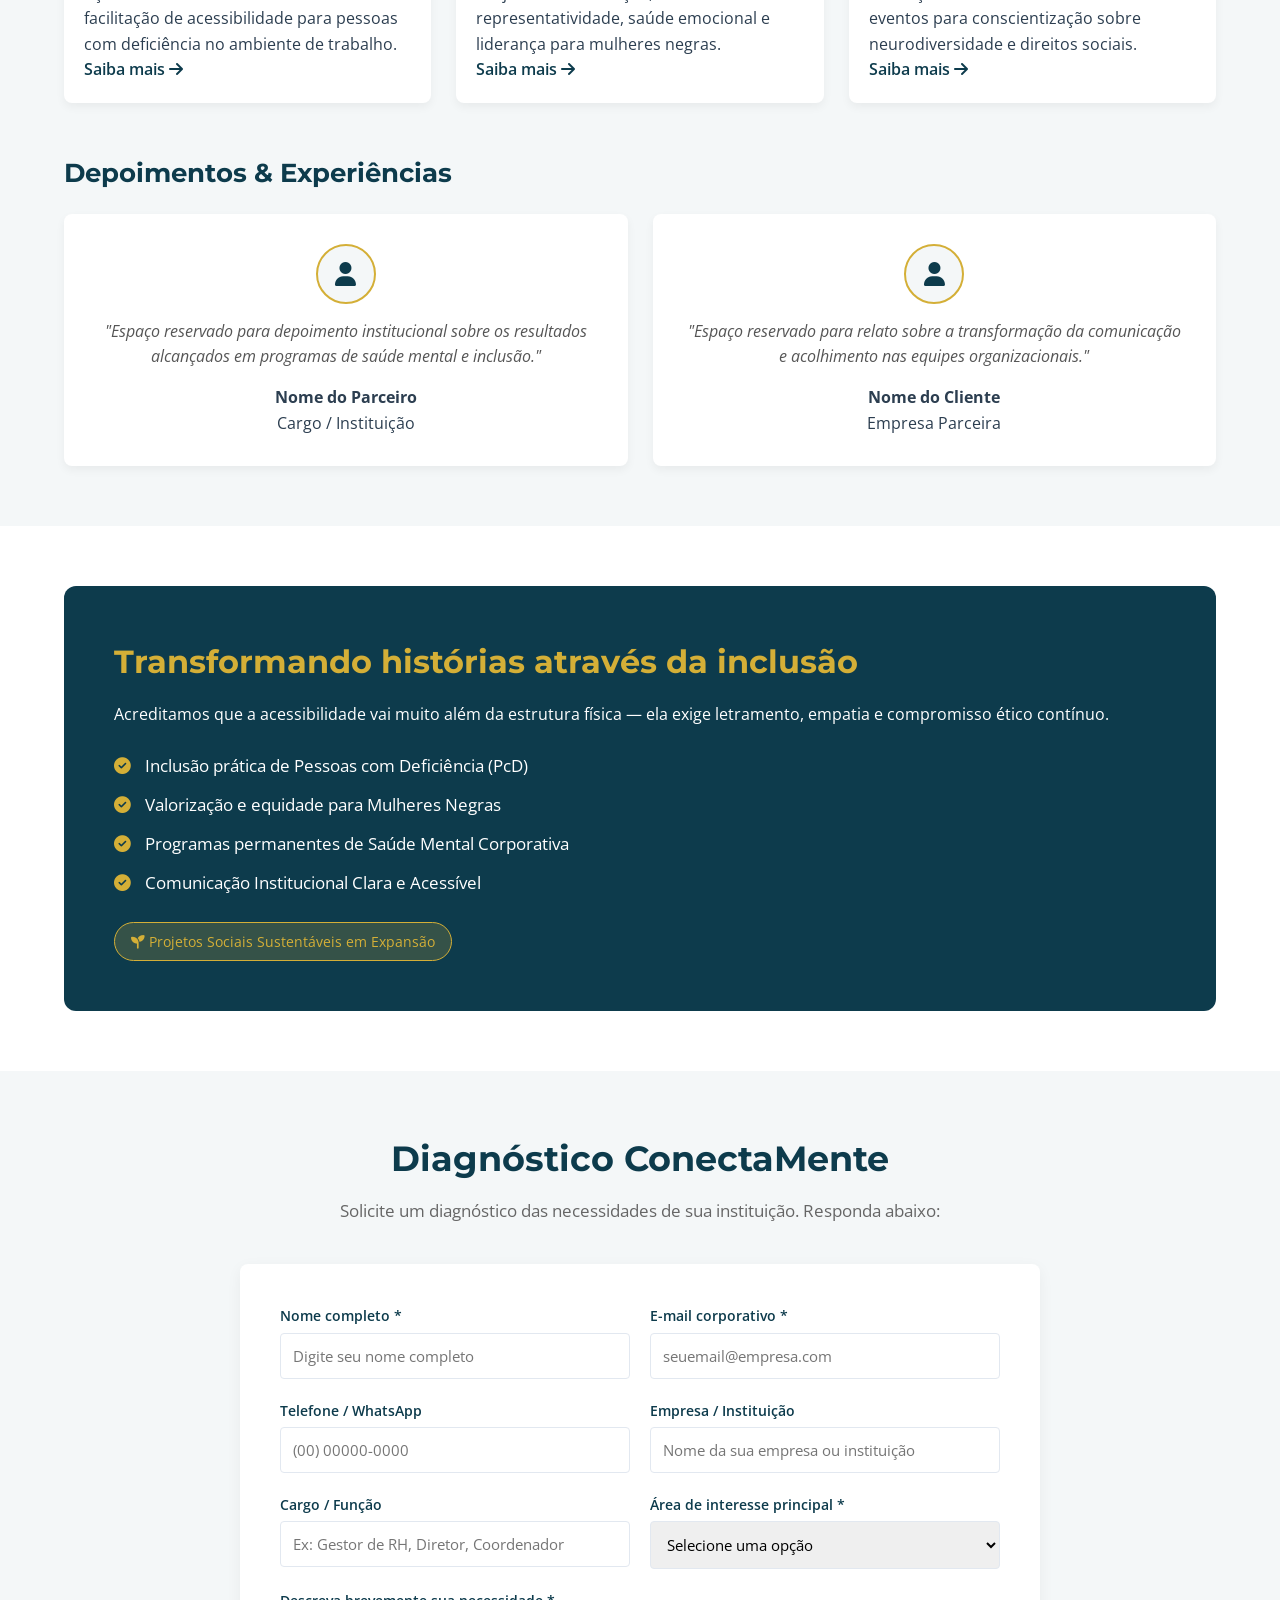
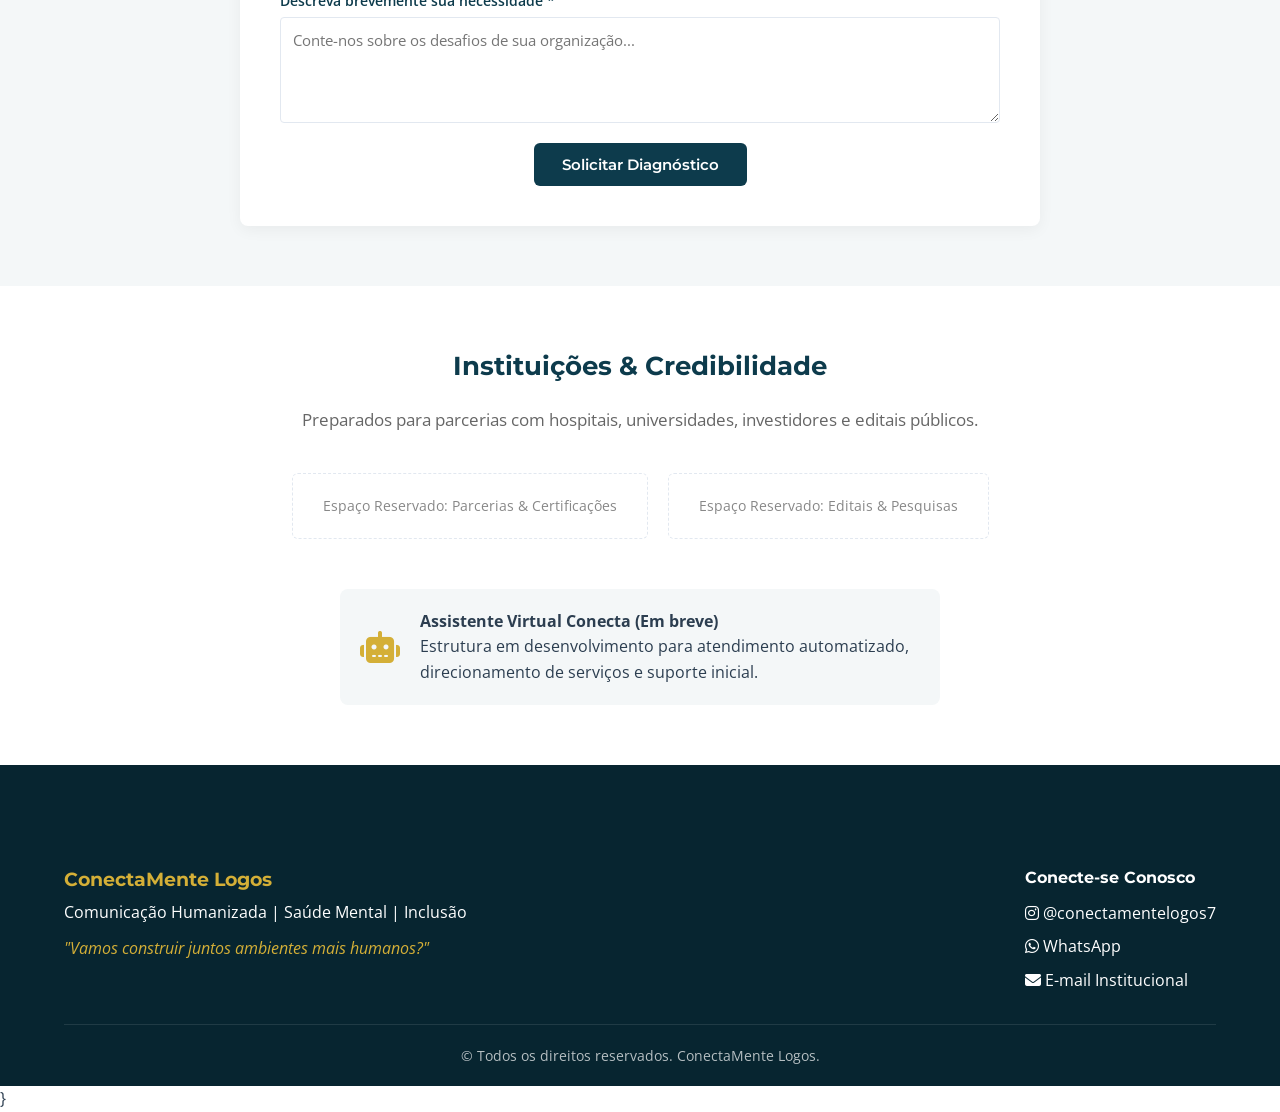
==== commit ac900389: "Update index.html" ====
--- a/index.html
+++ b/index.html
@@ -49,8 +49,10 @@
       <div class="hero-text fade-in">
         <span class="badge-tag">Inovação, Ciência & Acolhimento</span>
         <h1>ConectaMente Logos</h1>
-        <h2>Comunicação Humanizada, Saúde Mental e Inclusão</h2>
-
+
+        <h2>
+Comunicação Humanizada, Neurociência e Inclusão para Transformar Pessoas e Organizações
+</h2>
         <p>
 A ConectaMente Logos une comunicação institucional, neurociência, psicanálise e inclusão para desenvolver ambientes mais humanos, acessíveis e conscientes.
 </p>        <div class="hero-btns">
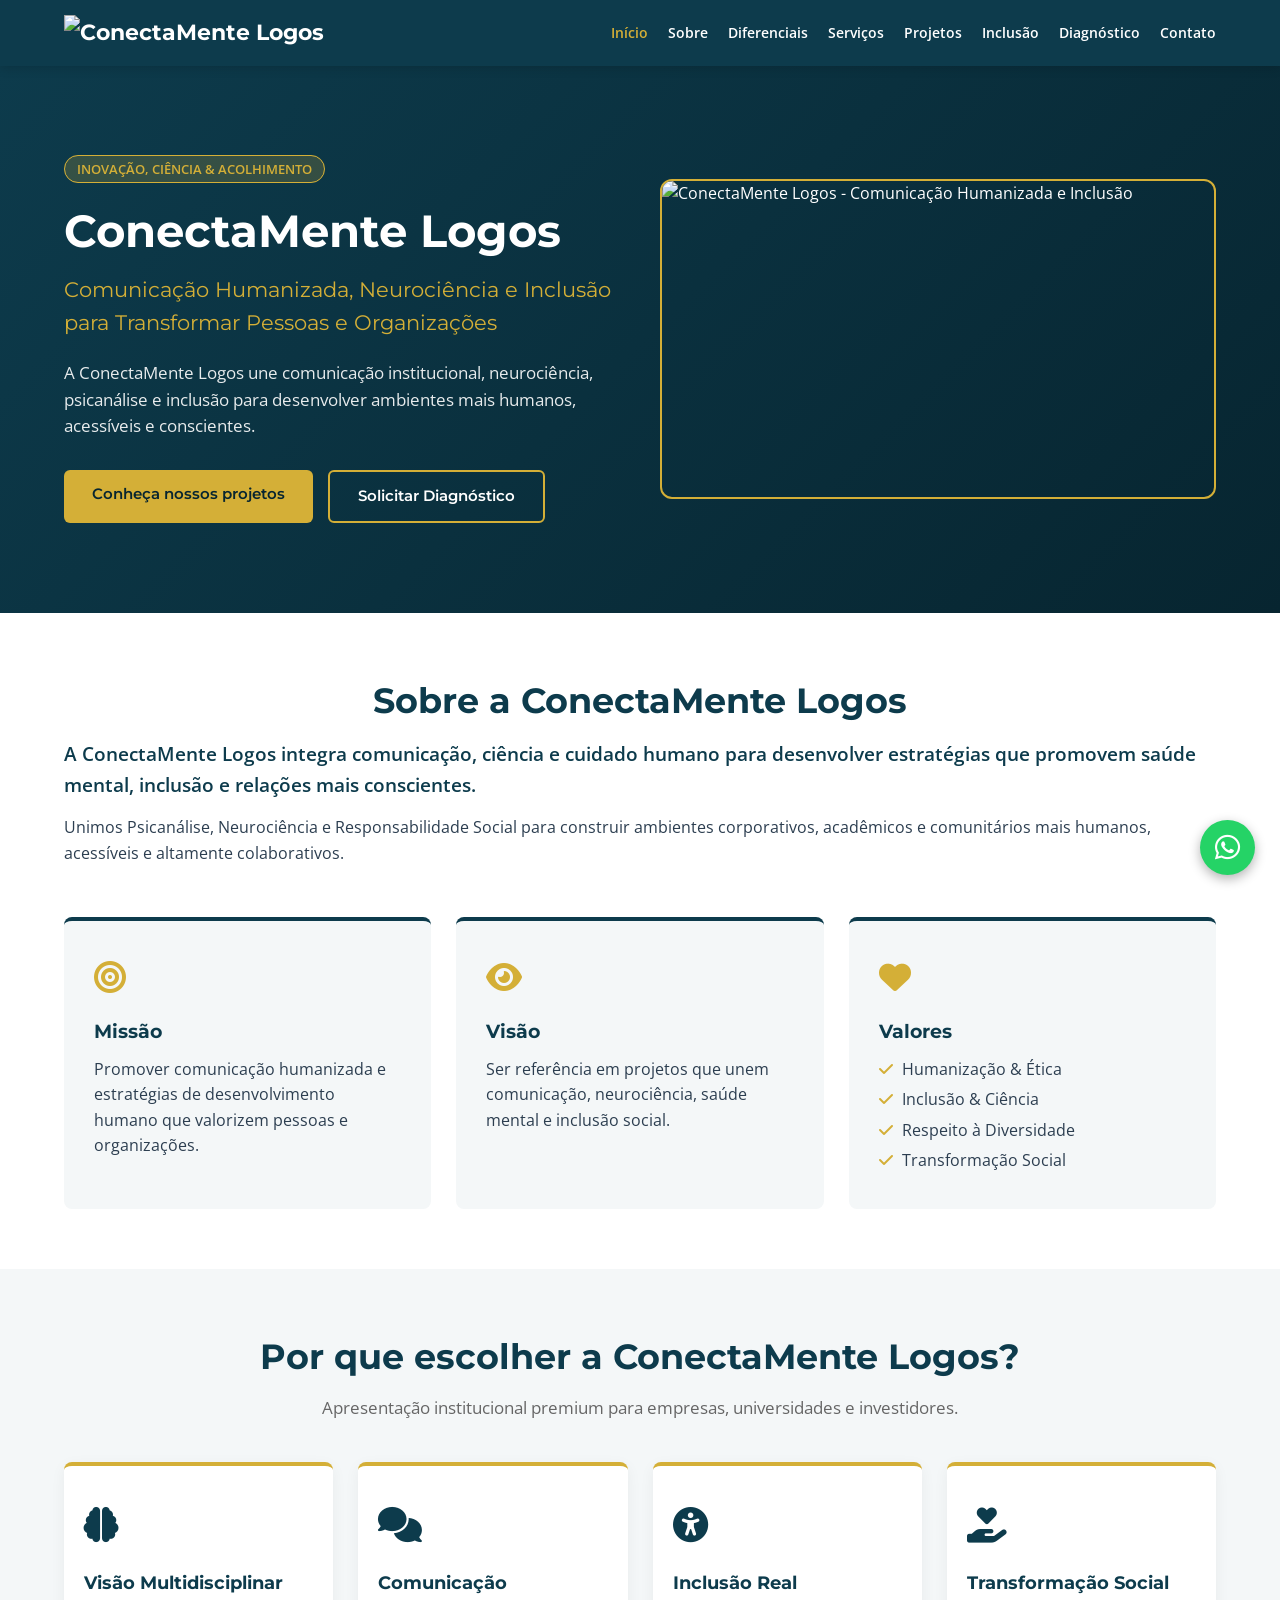
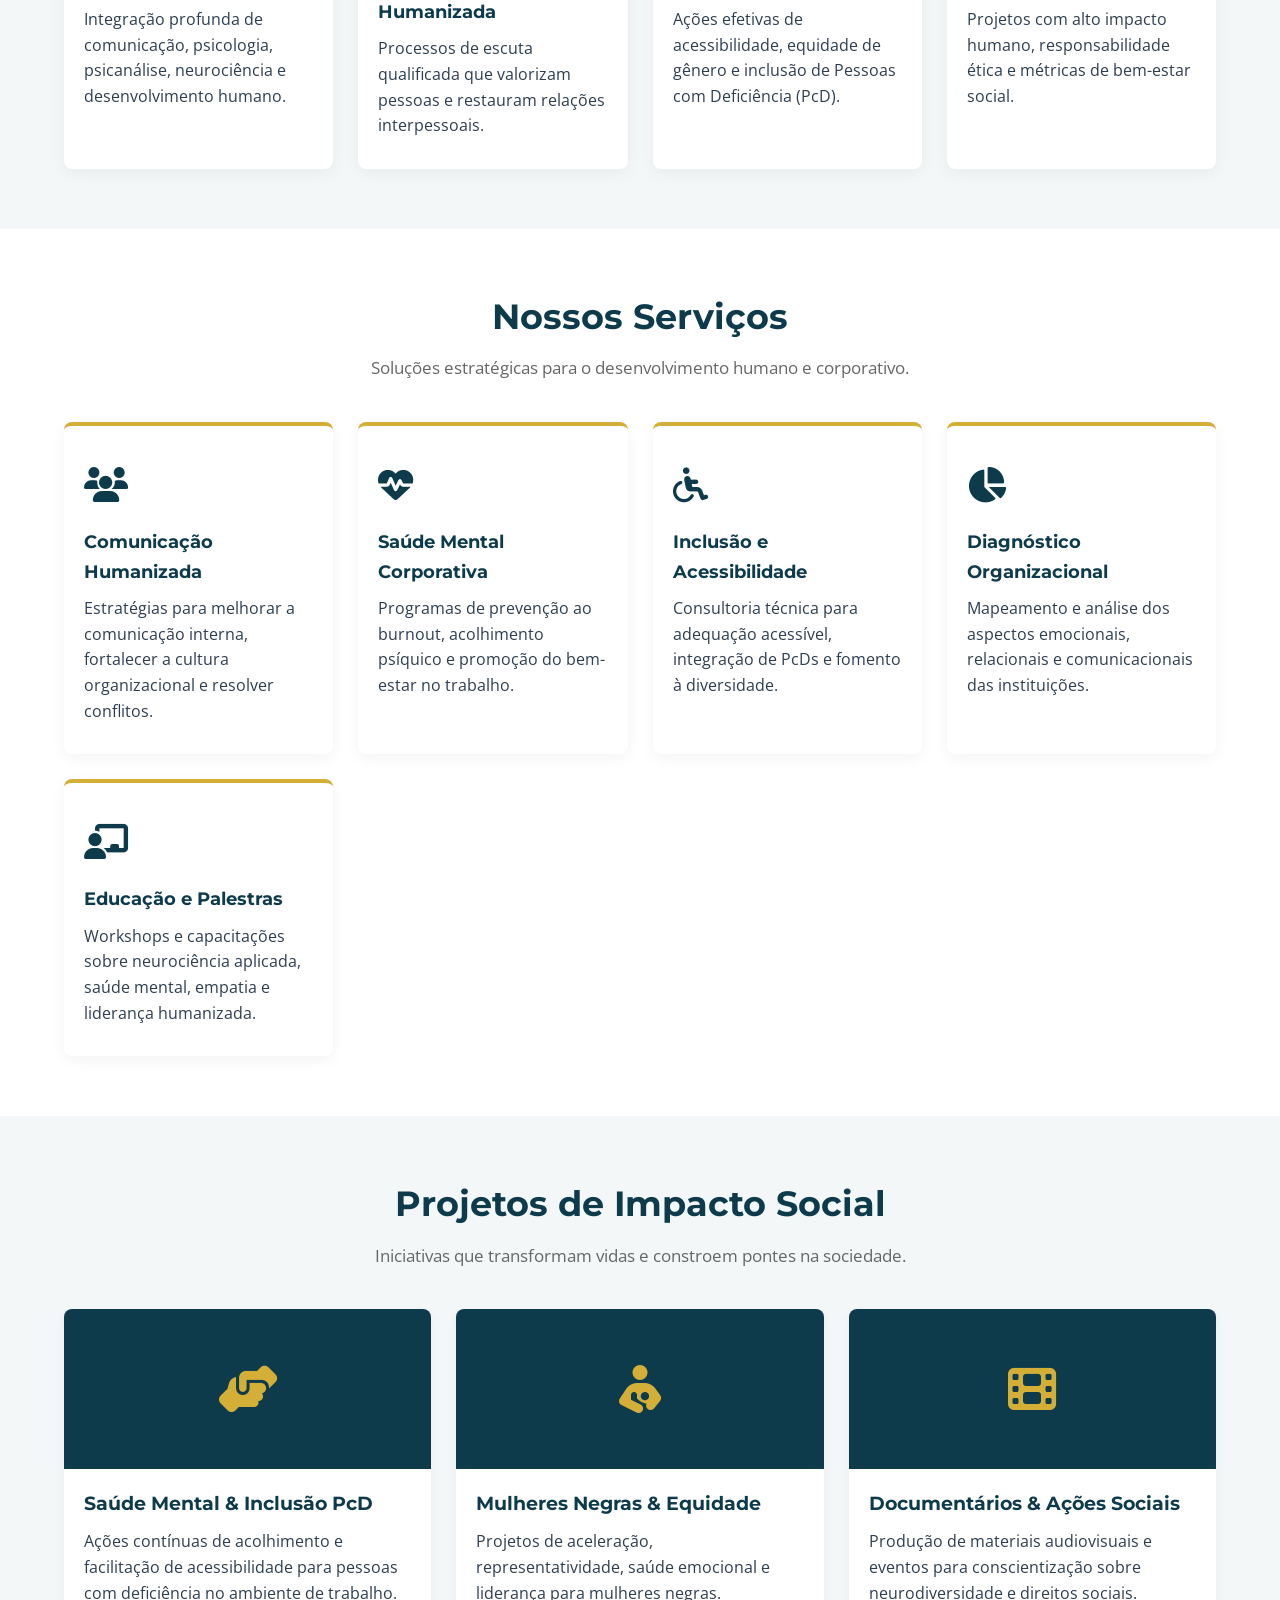
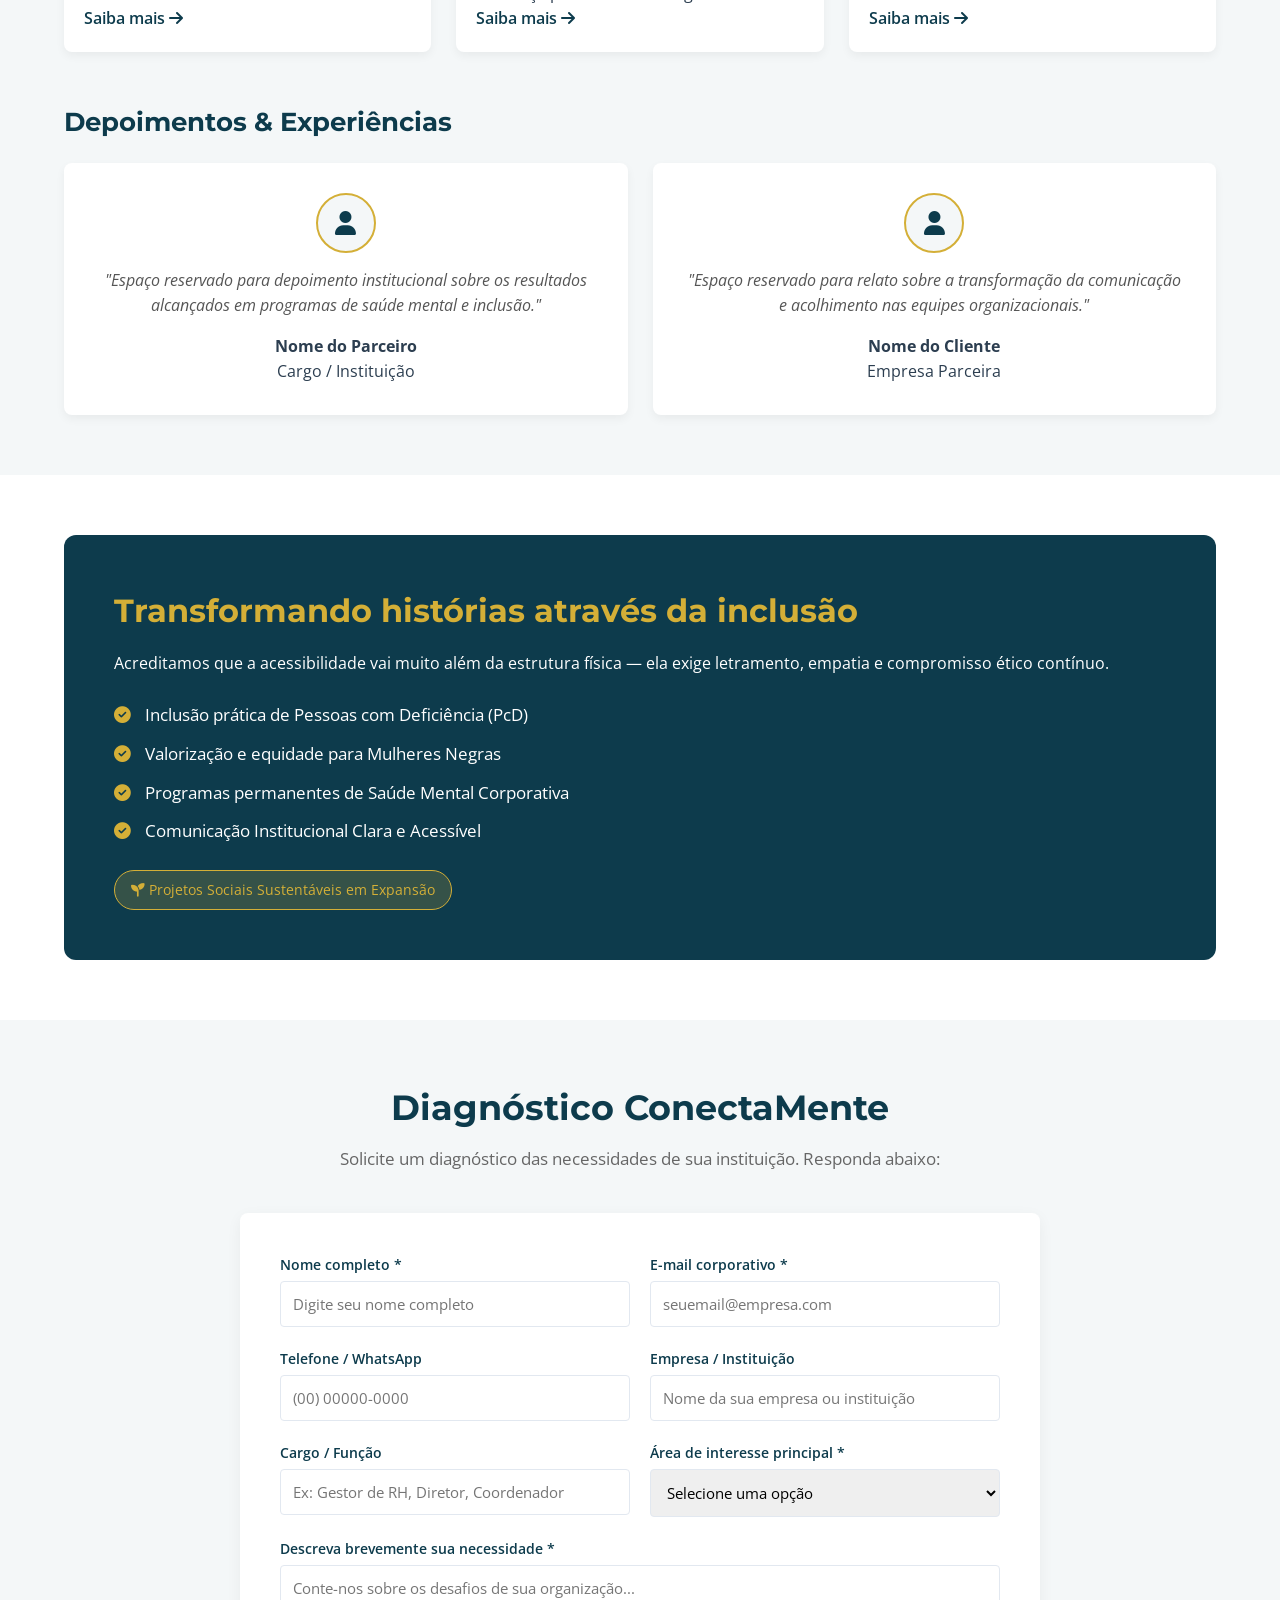
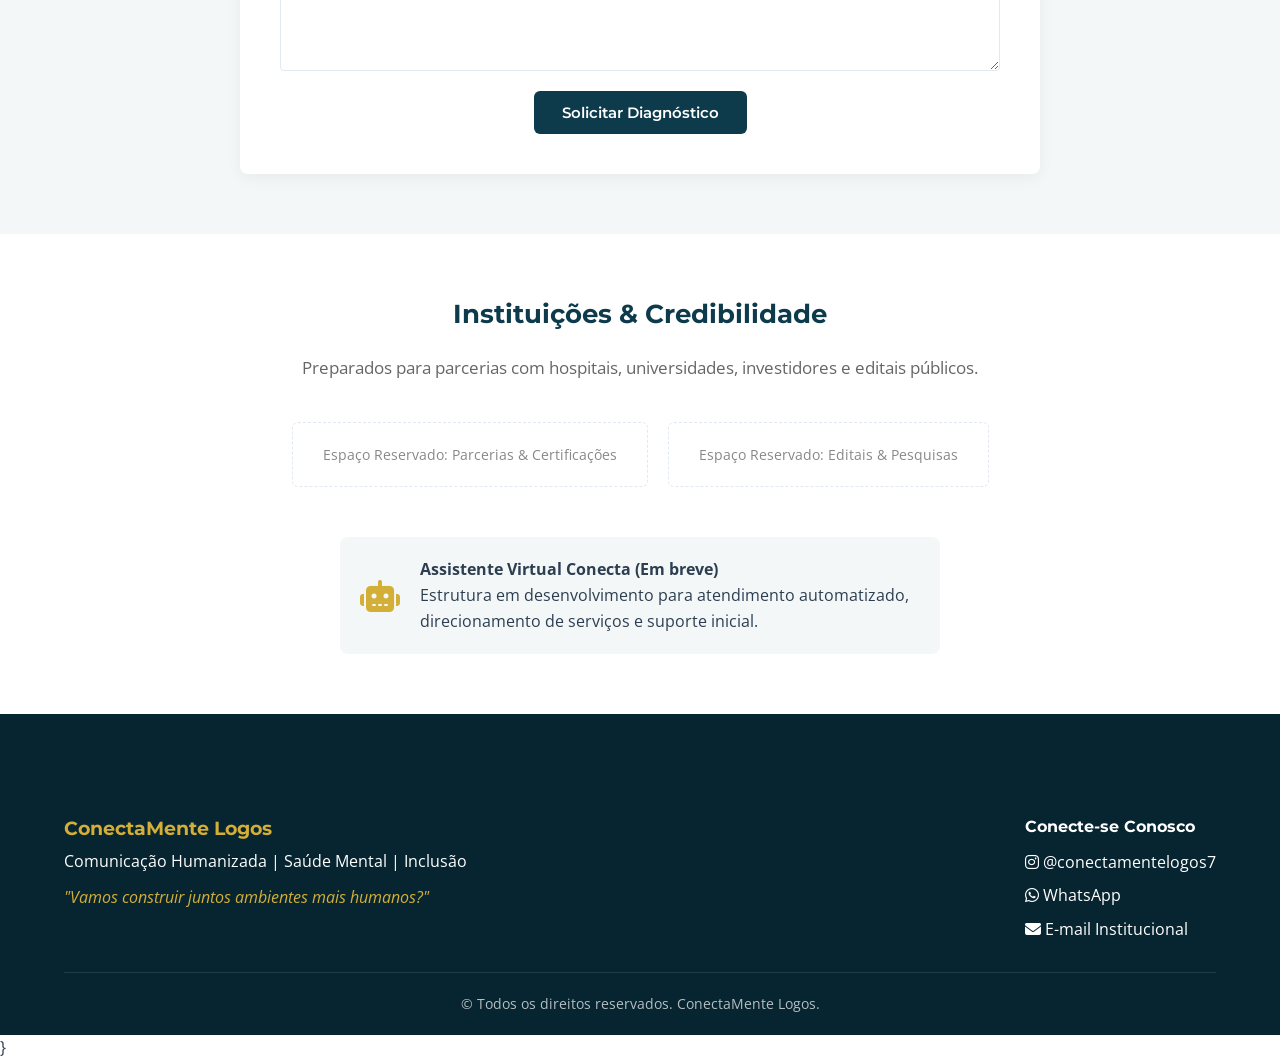
==== commit 82529c8d: "Update index.html" ====
--- a/index.html
+++ b/index.html
@@ -17,13 +17,15 @@
   <link rel="stylesheet" href="style.css">
 </head>
 <body>
-  <h1>Teste ConectaMente</h1>
-
+
+  
   <!-- CABEÇALHO / MENU DE NAVEGAÇÃO -->
   <header class="header">
     <div class="container container-header">
-      <a href="#inicio" class="logo">ConectaMente <span>Logos</span></a>
-      
+
+      <a href="#inicio" class="logo">
+  <img src="images/logo-conectamente.png" alt="ConectaMente Logos">
+</a>      
       <nav class="nav-menu" id="navMenu">
         <ul>
           <li><a href="#inicio" class="nav-link">Início</a></li>
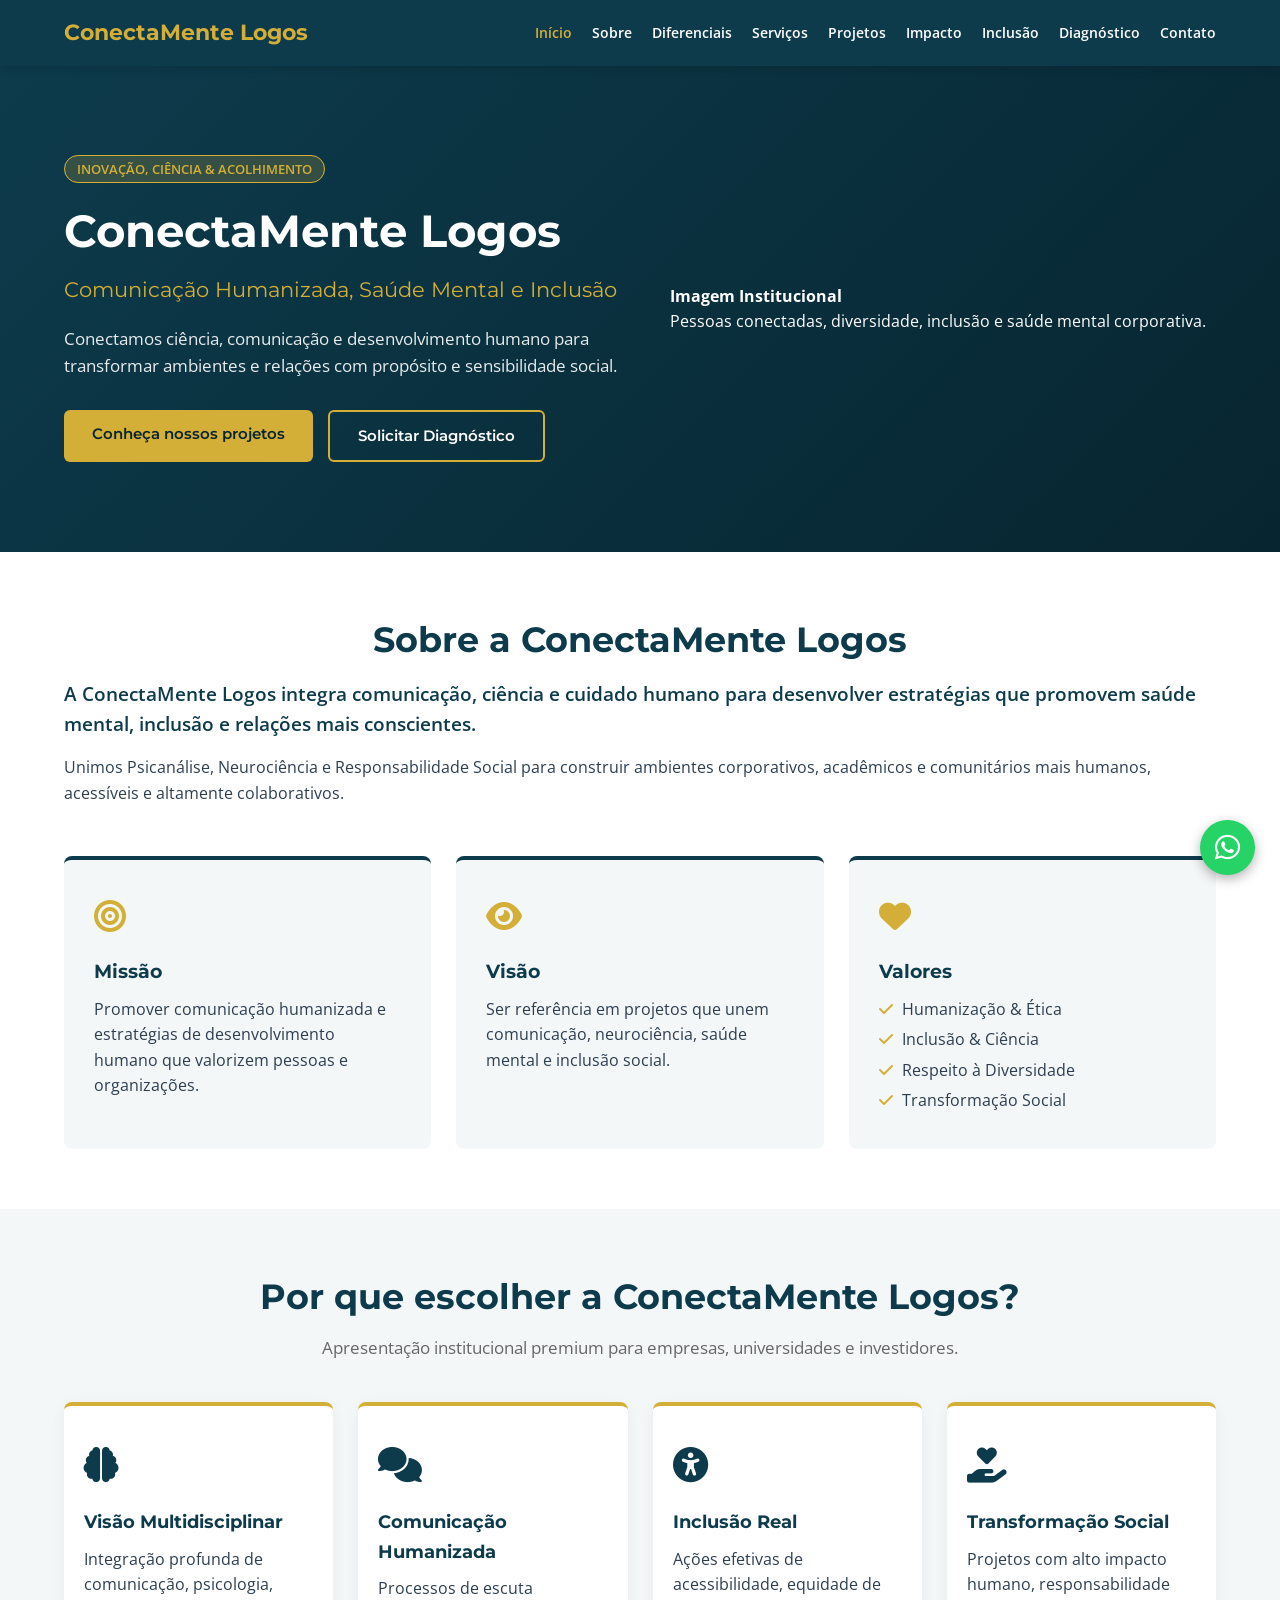
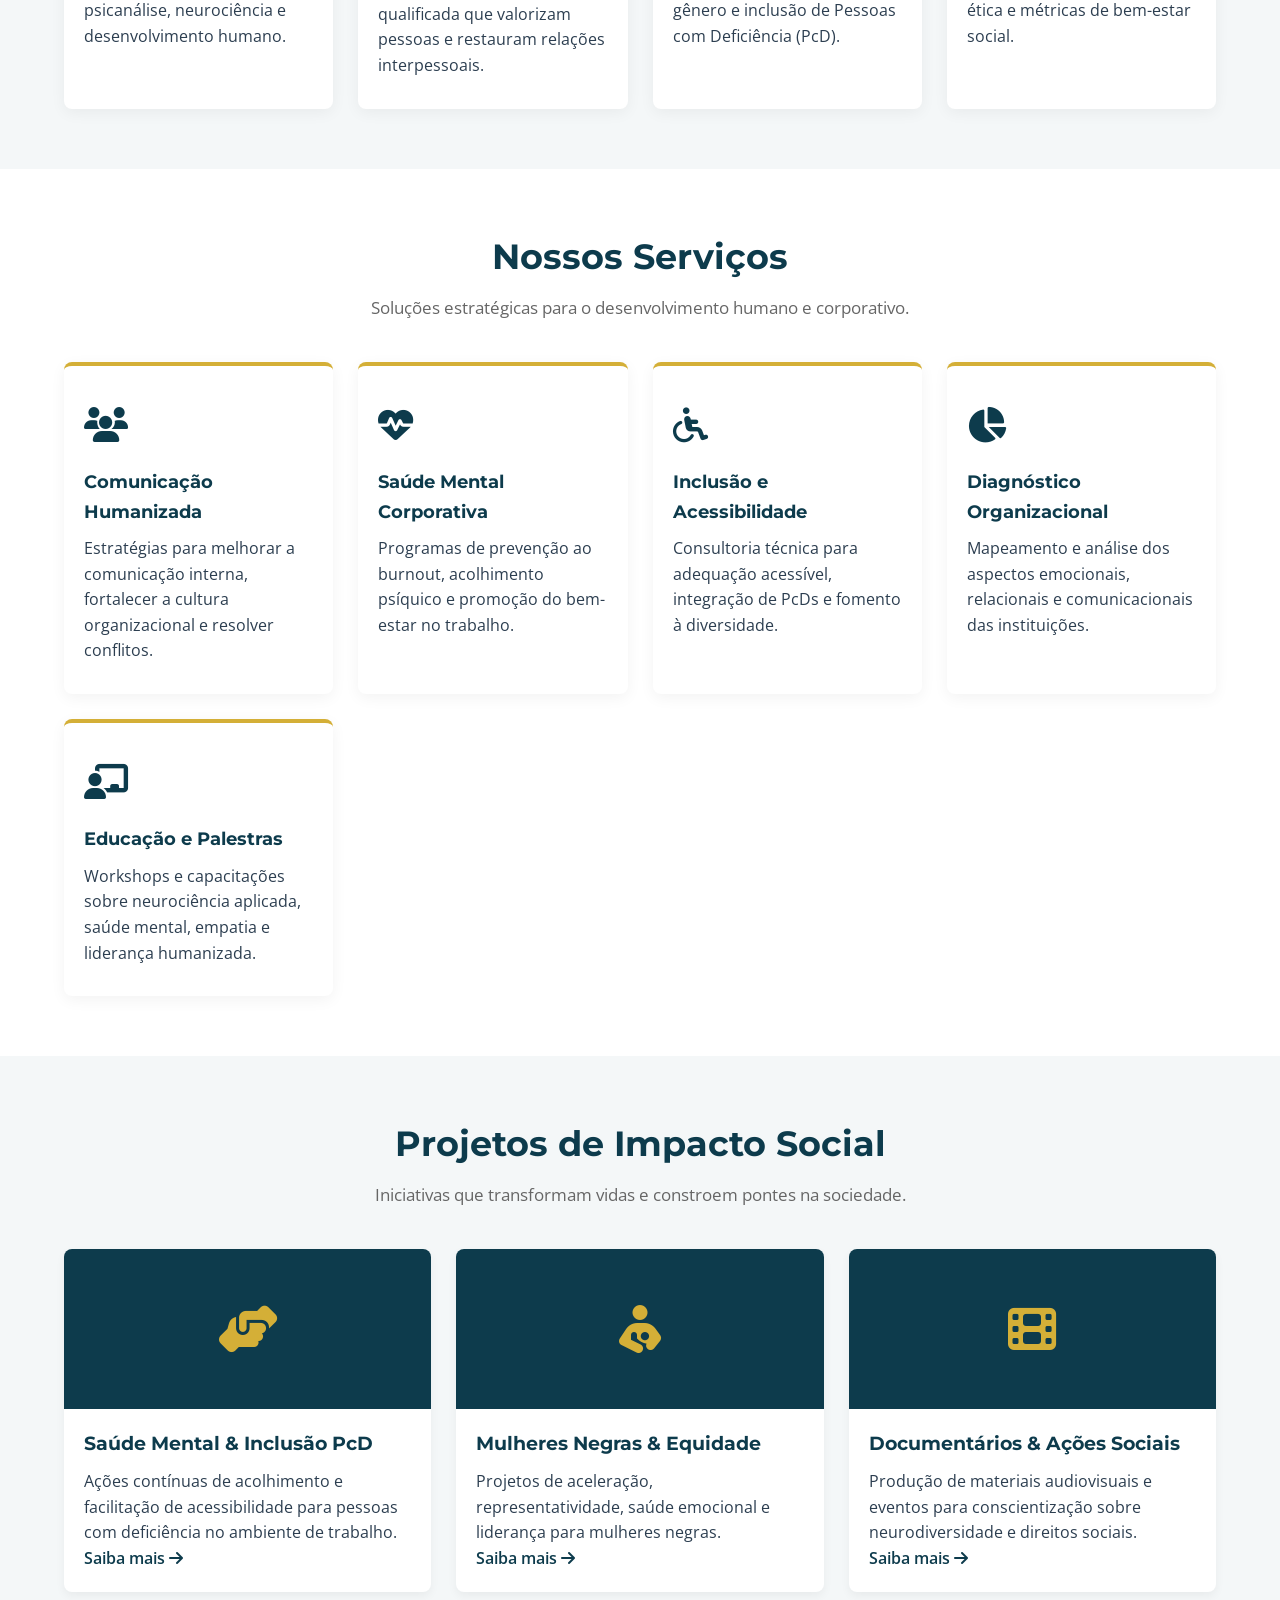
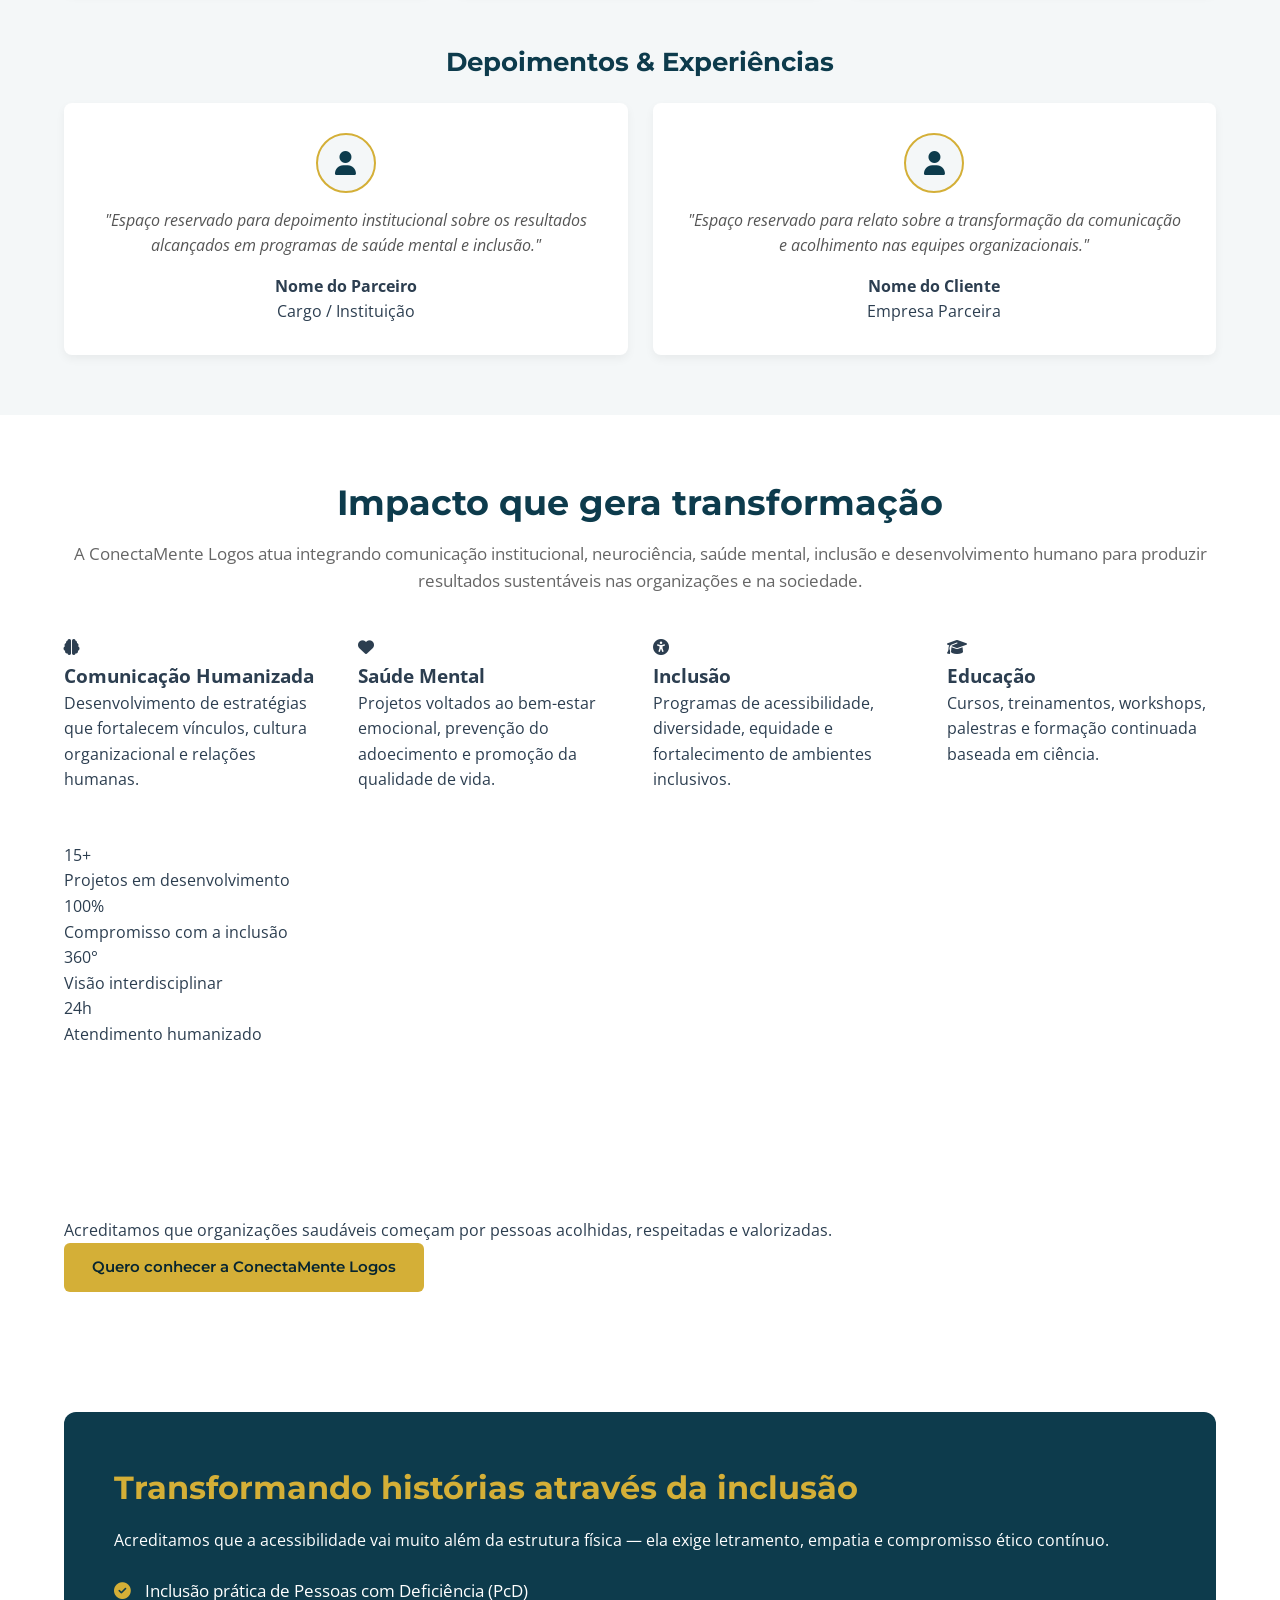
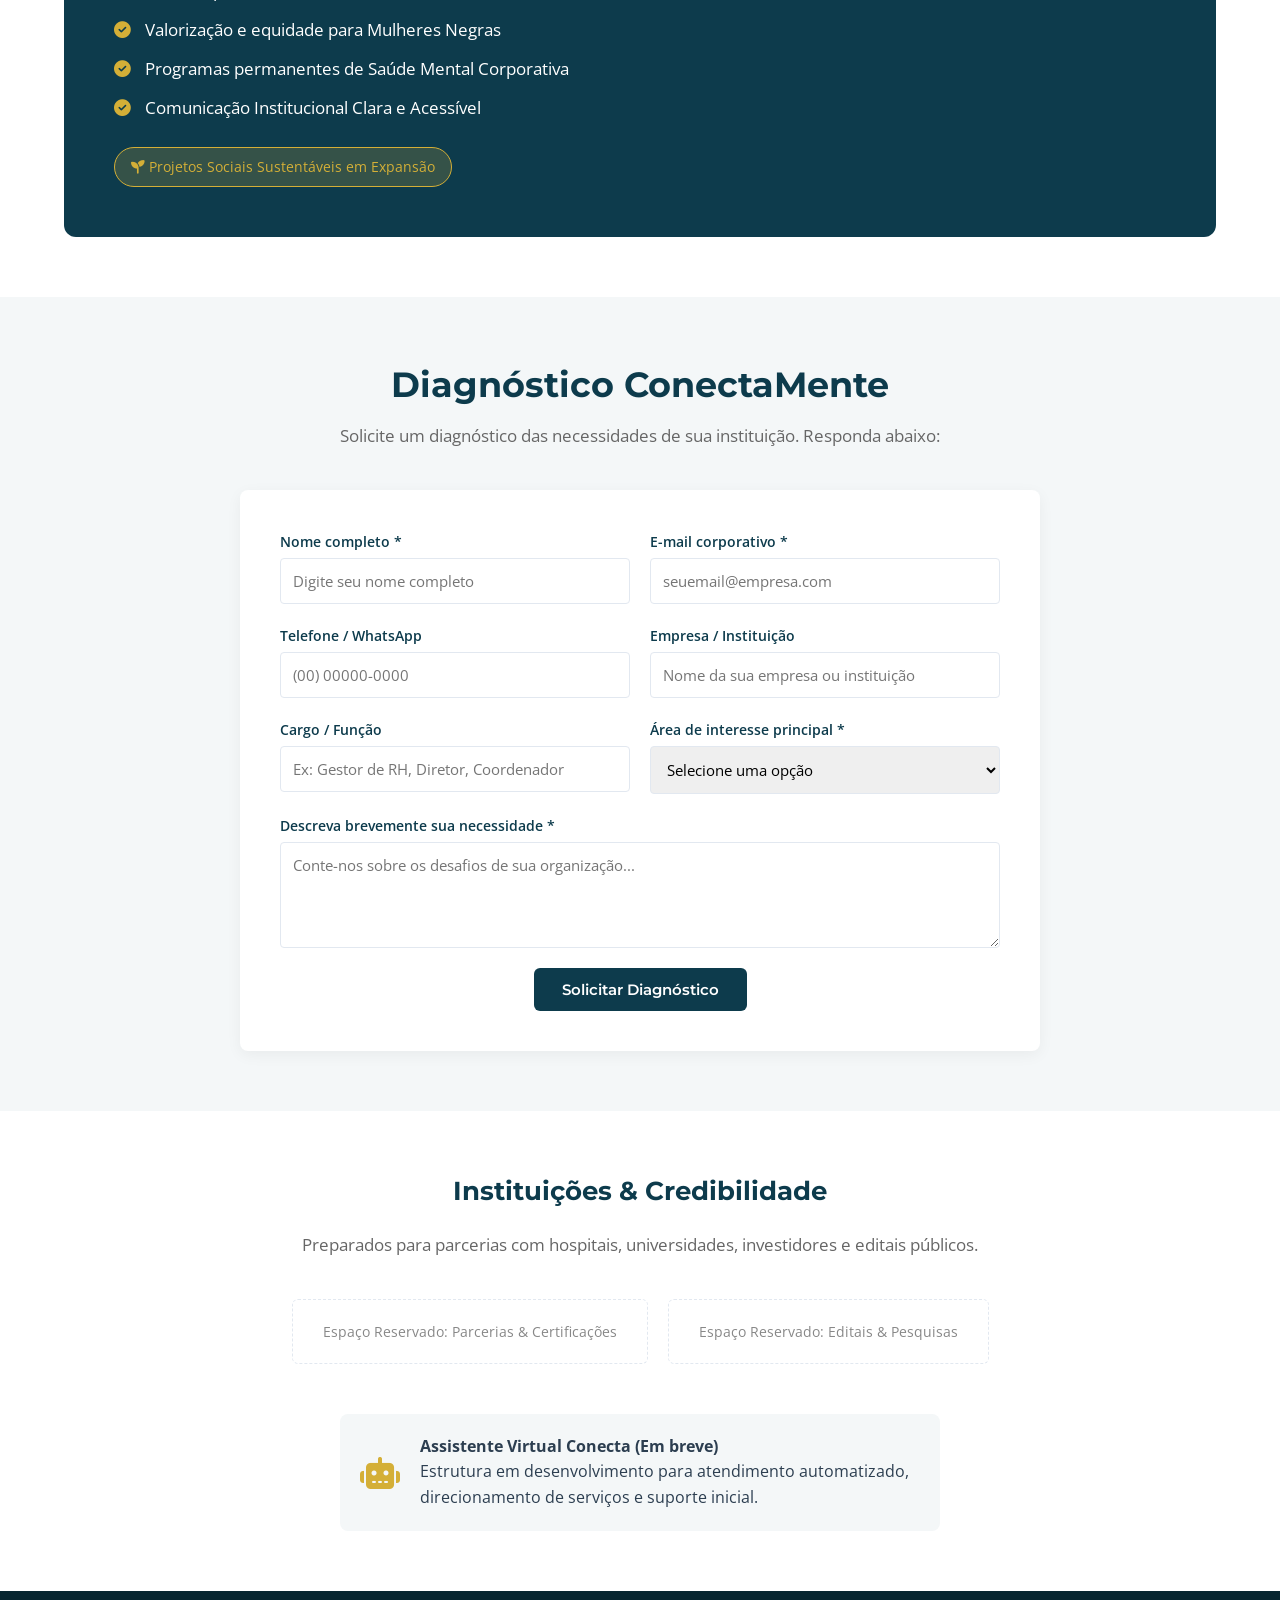
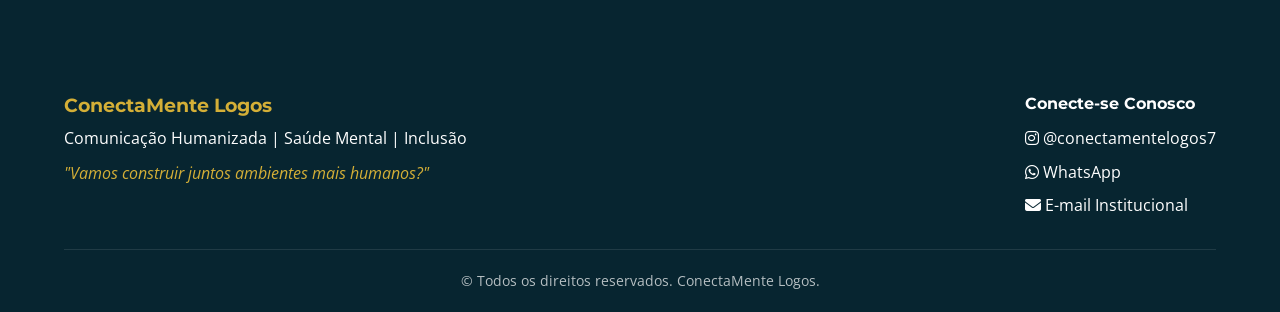
==== commit 917cbc29: "Update index.html" ====
--- a/index.html
+++ b/index.html
@@ -18,14 +18,14 @@
 </head>
 <body>
 
-  
   <!-- CABEÇALHO / MENU DE NAVEGAÇÃO -->
   <header class="header">
     <div class="container container-header">
-
       <a href="#inicio" class="logo">
-  <img src="images/logo-conectamente.png" alt="ConectaMente Logos">
-</a>      
+        <img src="logo-conectamente.png" alt="ConectaMente Logos" class="logo-img" onerror="this.style.display='none'; this.nextElementSibling.style.display='inline';">
+        <span style="display:none;">ConectaMente <span>Logos</span></span>
+      </a>
+      
       <nav class="nav-menu" id="navMenu">
         <ul>
           <li><a href="#inicio" class="nav-link">Início</a></li>
@@ -33,6 +33,7 @@
           <li><a href="#diferenciais" class="nav-link">Diferenciais</a></li>
           <li><a href="#servicos" class="nav-link">Serviços</a></li>
           <li><a href="#projetos" class="nav-link">Projetos</a></li>
+          <li><a href="#impacto" class="nav-link">Impacto</a></li>
           <li><a href="#inclusao" class="nav-link">Inclusão</a></li>
           <li><a href="#diagnostico" class="nav-link">Diagnóstico</a></li>
           <li><a href="#contato" class="nav-link">Contato</a></li>
@@ -51,21 +52,21 @@
       <div class="hero-text fade-in">
         <span class="badge-tag">Inovação, Ciência & Acolhimento</span>
         <h1>ConectaMente Logos</h1>
-
-        <h2>
-Comunicação Humanizada, Neurociência e Inclusão para Transformar Pessoas e Organizações
-</h2>
-        <p>
-A ConectaMente Logos une comunicação institucional, neurociência, psicanálise e inclusão para desenvolver ambientes mais humanos, acessíveis e conscientes.
-</p>        <div class="hero-btns">
+        <h2>Comunicação Humanizada, Saúde Mental e Inclusão</h2>
+        <p>Conectamos ciência, comunicação e desenvolvimento humano para transformar ambientes e relações com propósito e sensibilidade social.</p>
+        <div class="hero-btns">
           <a href="#servicos" class="btn btn-primary">Conheça nossos projetos</a>
           <a href="#diagnostico" class="btn btn-outline">Solicitar Diagnóstico</a>
         </div>
       </div>
-     <div class="hero-image fade-in">
-  <img src="images/hero-conectamente.jpg" 
-       alt="ConectaMente Logos - Comunicação Humanizada e Inclusão">
-</div>
+      <div class="hero-image fade-in">
+        <img src="hero-conectamente.jpg" alt="ConectaMente Logos - Comunicação Humanizada e Inclusão" class="hero-img-element" onerror="this.style.display='none'; this.nextElementSibling.style.display='flex';">
+        <div class="image-placeholder" style="display:none;">
+          <i class="fa-solid fa-people-holding-hands"></i>
+          <p><strong>Imagem Institucional</strong><br>Pessoas conectadas, diversidade, inclusão e saúde mental corporativa.</p>
+        </div>
+      </div>
+    </div>
   </section>
 
   <!-- SEÇÃO 2: SOBRE A CONECTAMENTE LOGOS -->
@@ -105,7 +106,7 @@
     </div>
   </section>
 
-  <!-- SEÇÃO 3: DIFERENCIAIS INSTITUCIONAIS (ETAPA 4) -->
+  <!-- SEÇÃO 3: DIFERENCIAIS INSTITUCIONAIS -->
   <section id="diferenciais" class="diferenciais">
     <div class="container">
       <h2 class="section-title">Por que escolher a ConectaMente Logos?</h2>
@@ -215,7 +216,7 @@
 
       <!-- ÁREA DE DEPOIMENTOS -->
       <div class="depoimentos-container margin-top-large">
-        <h3 class="sub-section-title">Depoimentos & Experiências</h3>
+        <h3 class="sub-section-title text-center">Depoimentos & Experiências</h3>
         <div class="grid-depoimentos">
           <div class="depoimento-card fade-in">
             <div class="depoimento-foto"><i class="fa-solid fa-user"></i></div>
@@ -230,6 +231,66 @@
             <span>Empresa Parceira</span>
           </div>
         </div>
+      </div>
+    </div>
+  </section>
+
+  <!-- NOVA SEÇÃO: IMPACTO, RESULTADOS E INDICADORES INSTITUCIONAIS (ETAPA 3) -->
+  <section id="impacto" class="impacto-institucional">
+    <div class="container">
+      <h2 class="section-title">Impacto que gera transformação</h2>
+      <p class="section-subtitle">A ConectaMente Logos atua integrando comunicação institucional, neurociência, saúde mental, inclusão e desenvolvimento humano para produzir resultados sustentáveis nas organizações e na sociedade.</p>
+
+      <!-- PRIMEIRO BLOCO: CARTÕES INSTITUCIONAIS -->
+      <div class="grid-cards impacto-cards-grid">
+        <div class="impacto-card fade-in">
+          <div class="impacto-card-icon"><i class="fa-solid fa-brain"></i></div>
+          <h3>Comunicação Humanizada</h3>
+          <p>Desenvolvimento de estratégias que fortalecem vínculos, cultura organizacional e relações humanas.</p>
+        </div>
+        <div class="impacto-card fade-in">
+          <div class="impacto-card-icon"><i class="fa-solid fa-heart"></i></div>
+          <h3>Saúde Mental</h3>
+          <p>Projetos voltados ao bem-estar emocional, prevenção do adoecimento e promoção da qualidade de vida.</p>
+        </div>
+        <div class="impacto-card fade-in">
+          <div class="impacto-card-icon"><i class="fa-solid fa-universal-access"></i></div>
+          <h3>Inclusão</h3>
+          <p>Programas de acessibilidade, diversidade, equidade e fortalecimento de ambientes inclusivos.</p>
+        </div>
+        <div class="impacto-card fade-in">
+          <div class="impacto-card-icon"><i class="fa-solid fa-graduation-cap"></i></div>
+          <h3>Educação</h3>
+          <p>Cursos, treinamentos, workshops, palestras e formação continuada baseada em ciência.</p>
+        </div>
+      </div>
+
+      <!-- SEGUNDO BLOCO: INDICADORES -->
+      <div class="indicadores-grid margin-top-large">
+        <div class="indicador-card fade-in">
+          <div class="indicador-numero" data-target="15">15+</div>
+          <div class="indicador-rotulo">Projetos em desenvolvimento</div>
+        </div>
+        <div class="indicador-card fade-in">
+          <div class="indicador-numero" data-target="100">100%</div>
+          <div class="indicador-rotulo">Compromisso com a inclusão</div>
+        </div>
+        <div class="indicador-card fade-in">
+          <div class="indicador-numero" data-target="360">360°</div>
+          <div class="indicador-rotulo">Visão interdisciplinar</div>
+        </div>
+        <div class="indicador-card fade-in">
+          <div class="indicador-numero" data-target="24">24h</div>
+          <div class="indicador-rotulo">Atendimento humanizado</div>
+        </div>
+      </div>
+    </div>
+
+    <!-- TERCEIRO BLOCO: FAIXA HORIZONTAL -->
+    <div class="faixa-impacto margin-top-large">
+      <div class="container container-faixa">
+        <p class="faixa-texto">Acreditamos que organizações saudáveis começam por pessoas acolhidas, respeitadas e valorizadas.</p>
+        <a href="#diagnostico" class="btn btn-primary btn-brilho">Quero conhecer a ConectaMente Logos</a>
       </div>
     </div>
   </section>
@@ -362,7 +423,6 @@
   </footer>
 
   <!-- JavaScript Principal -->
-<script src="script.js"></script>
+  <script src="script.js"></script>
 </body>
 </html>
-}
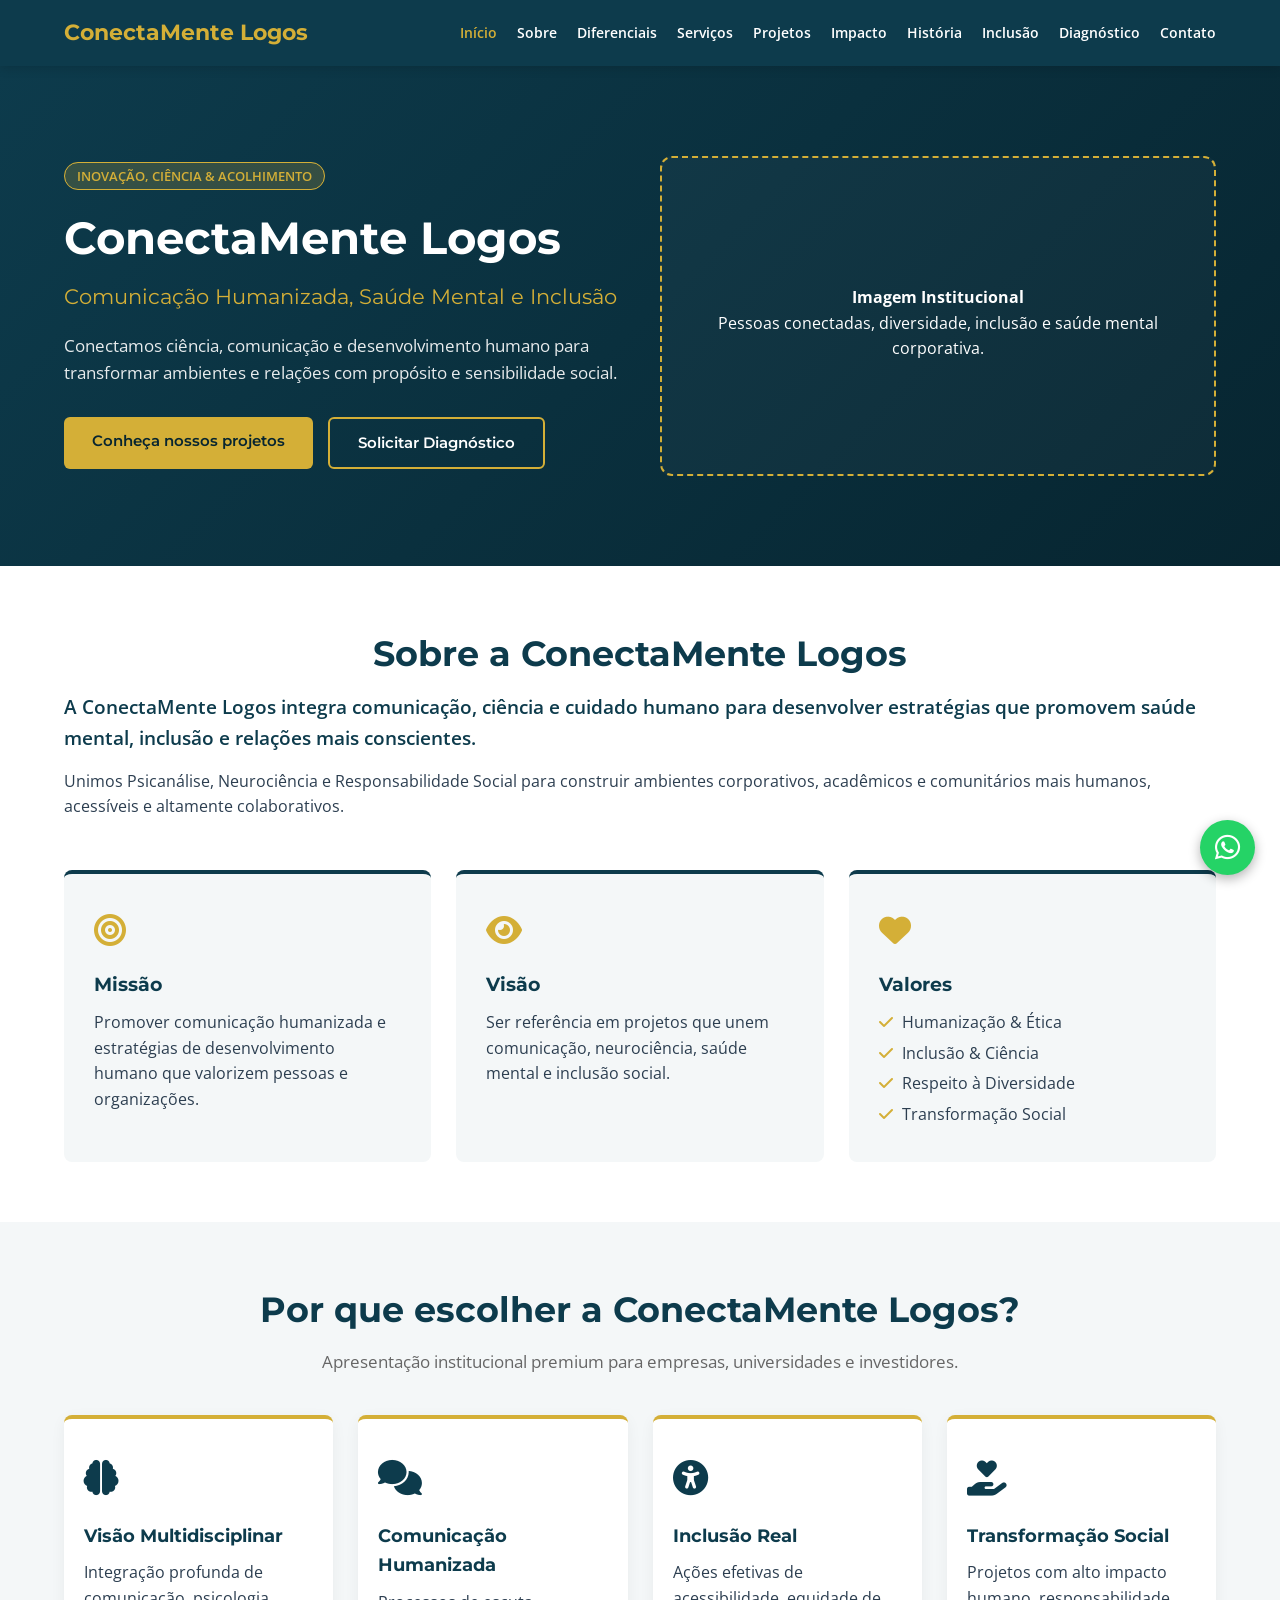
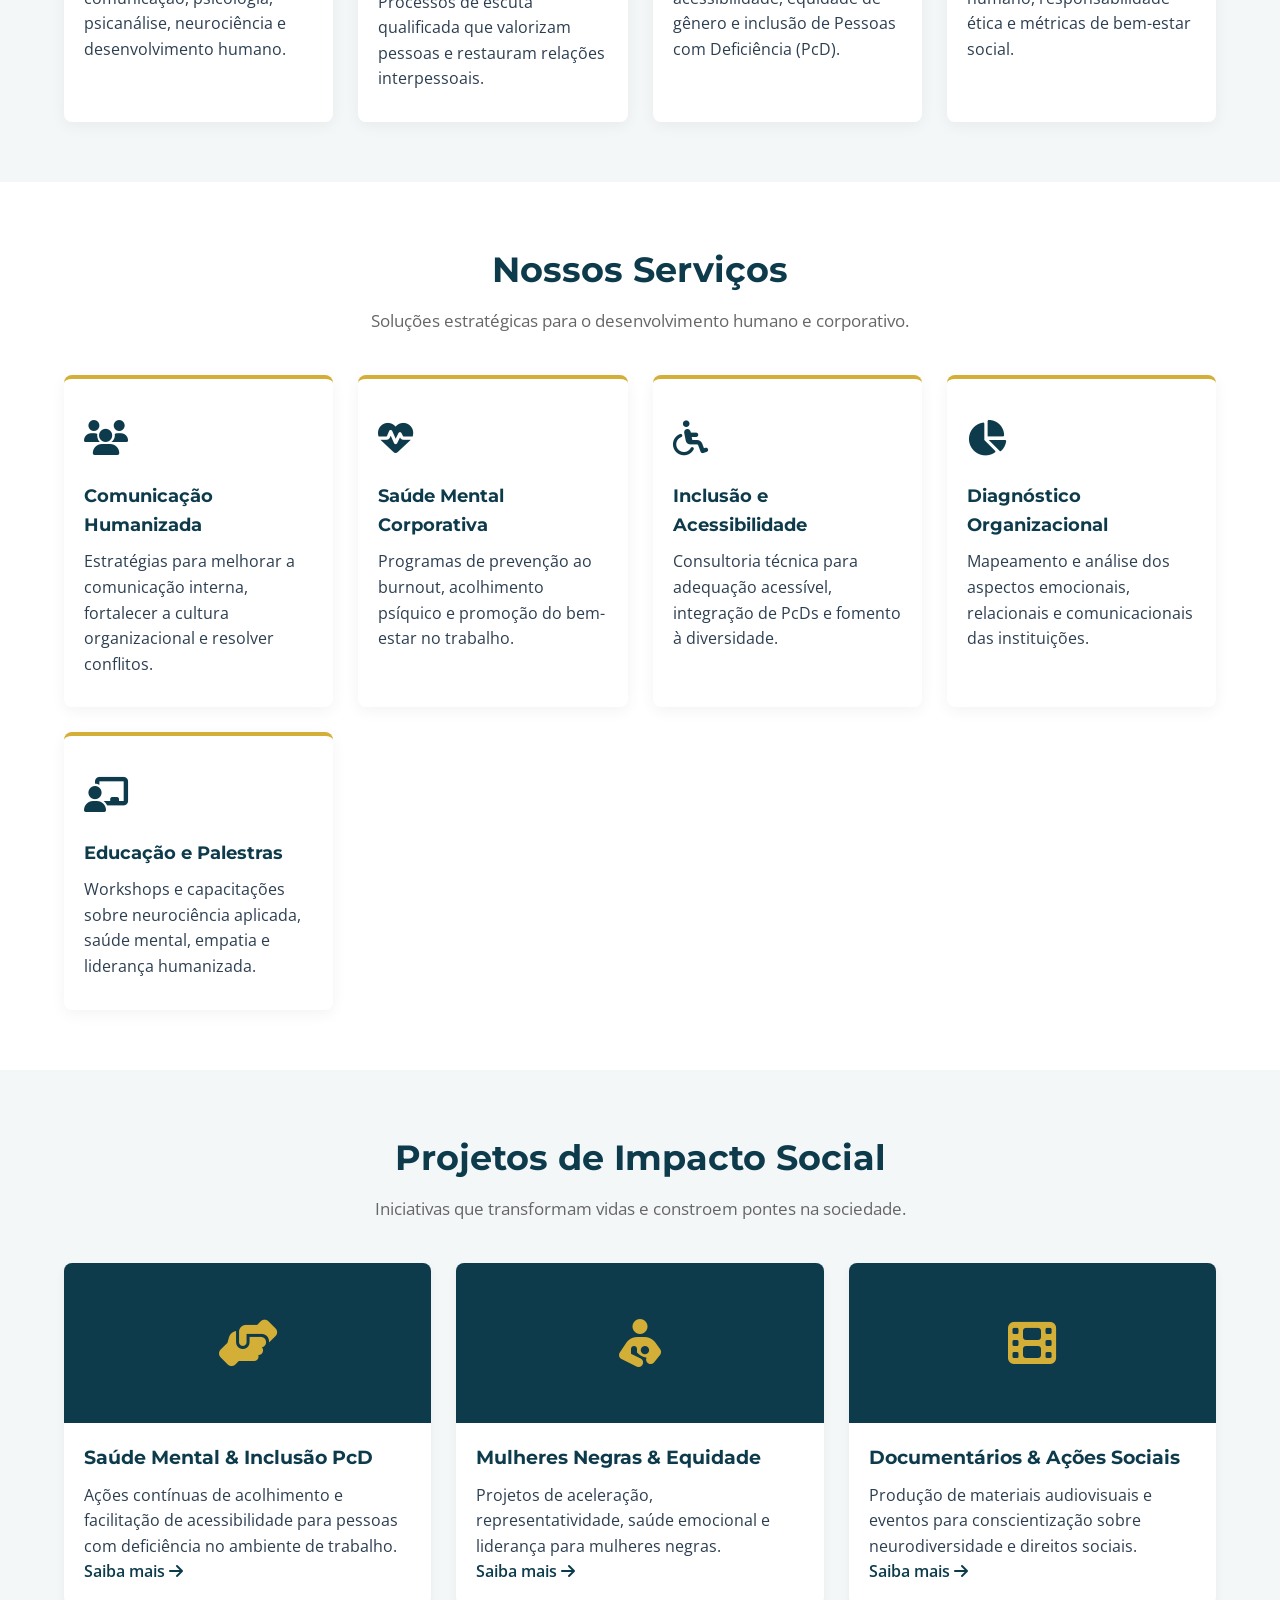
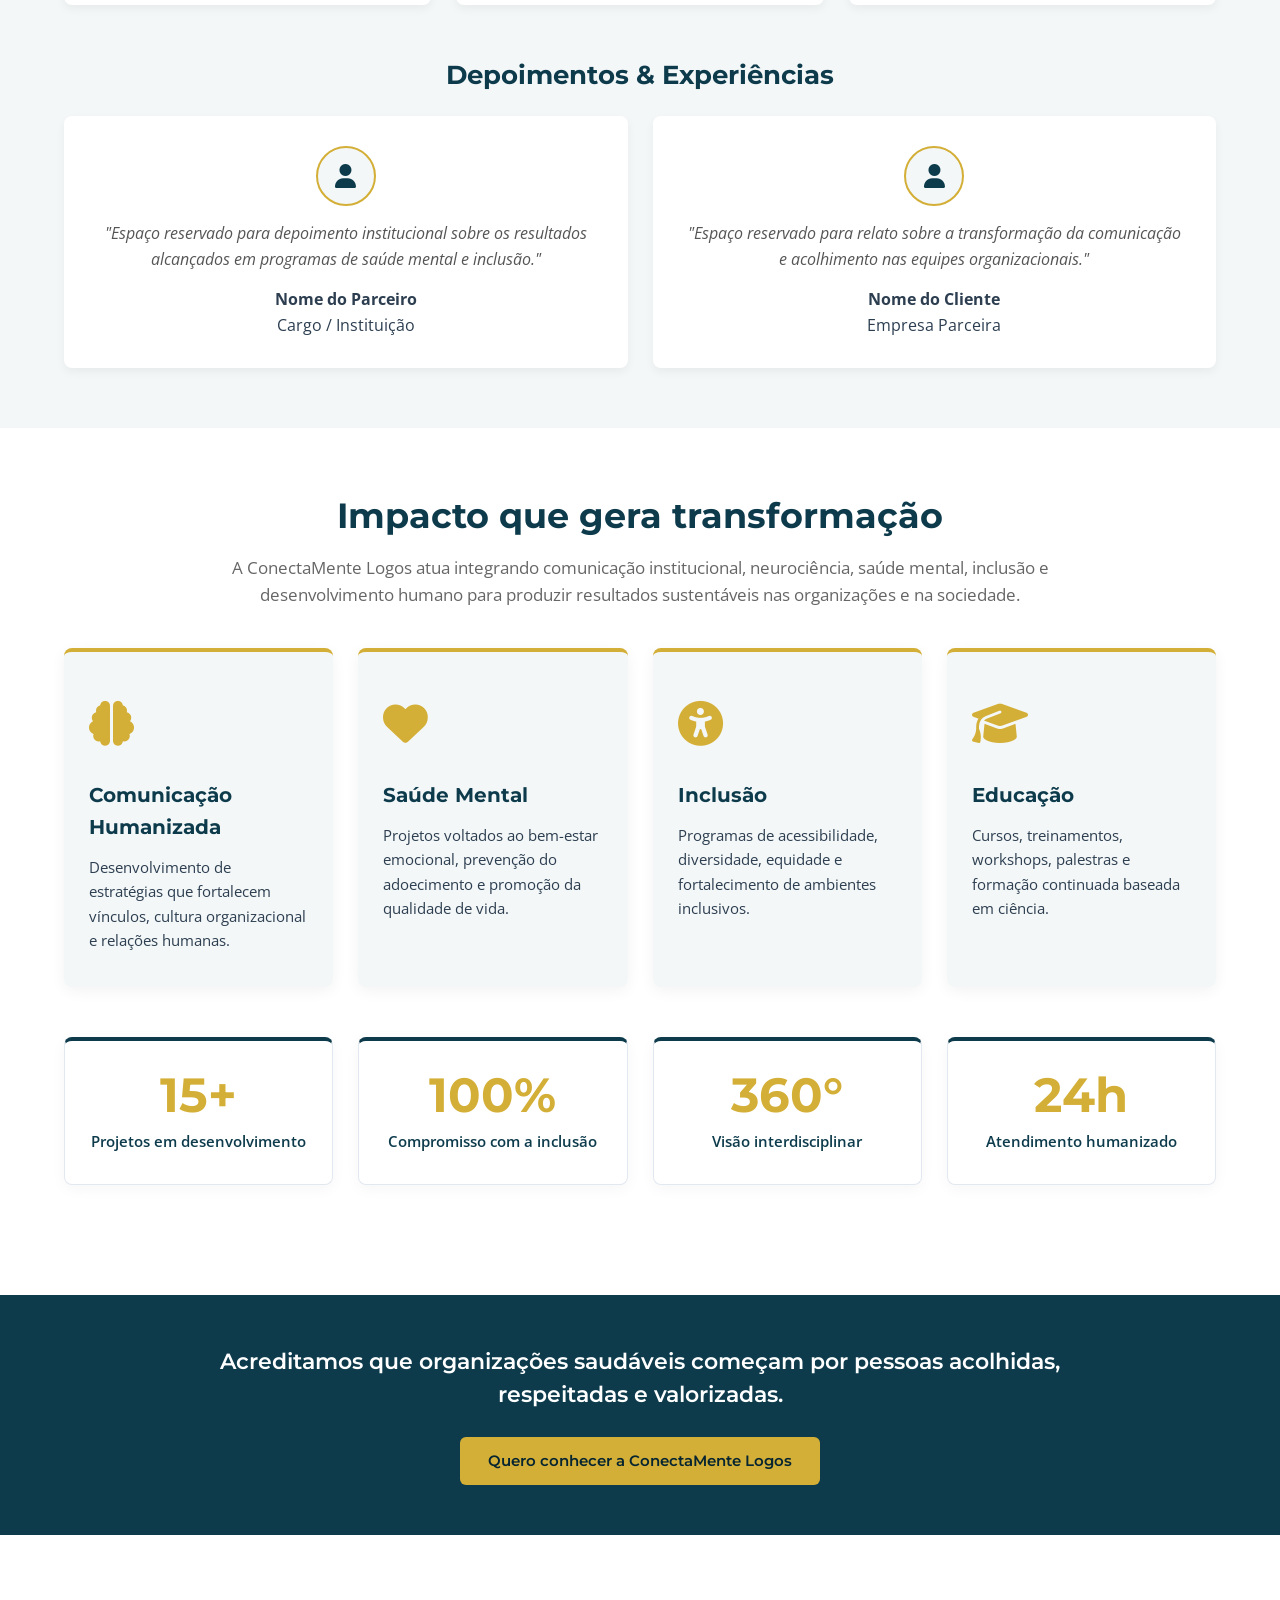
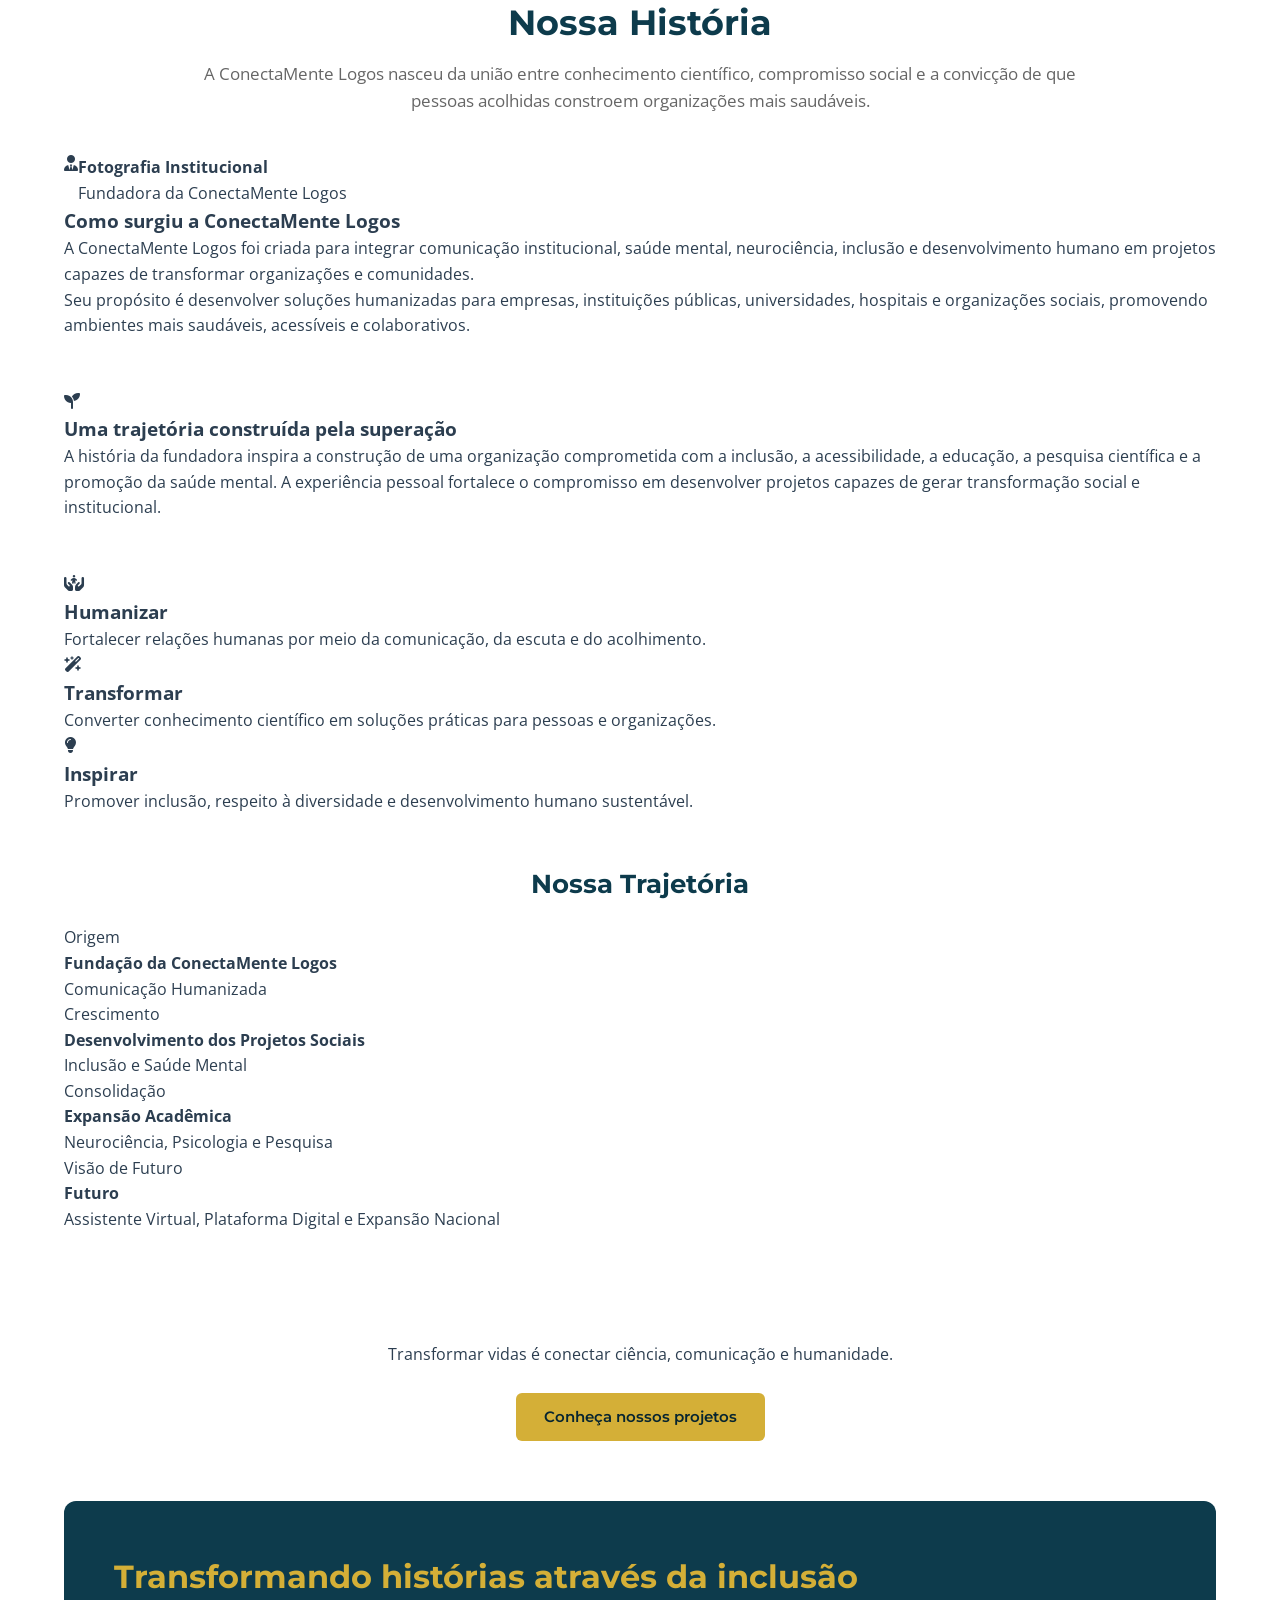
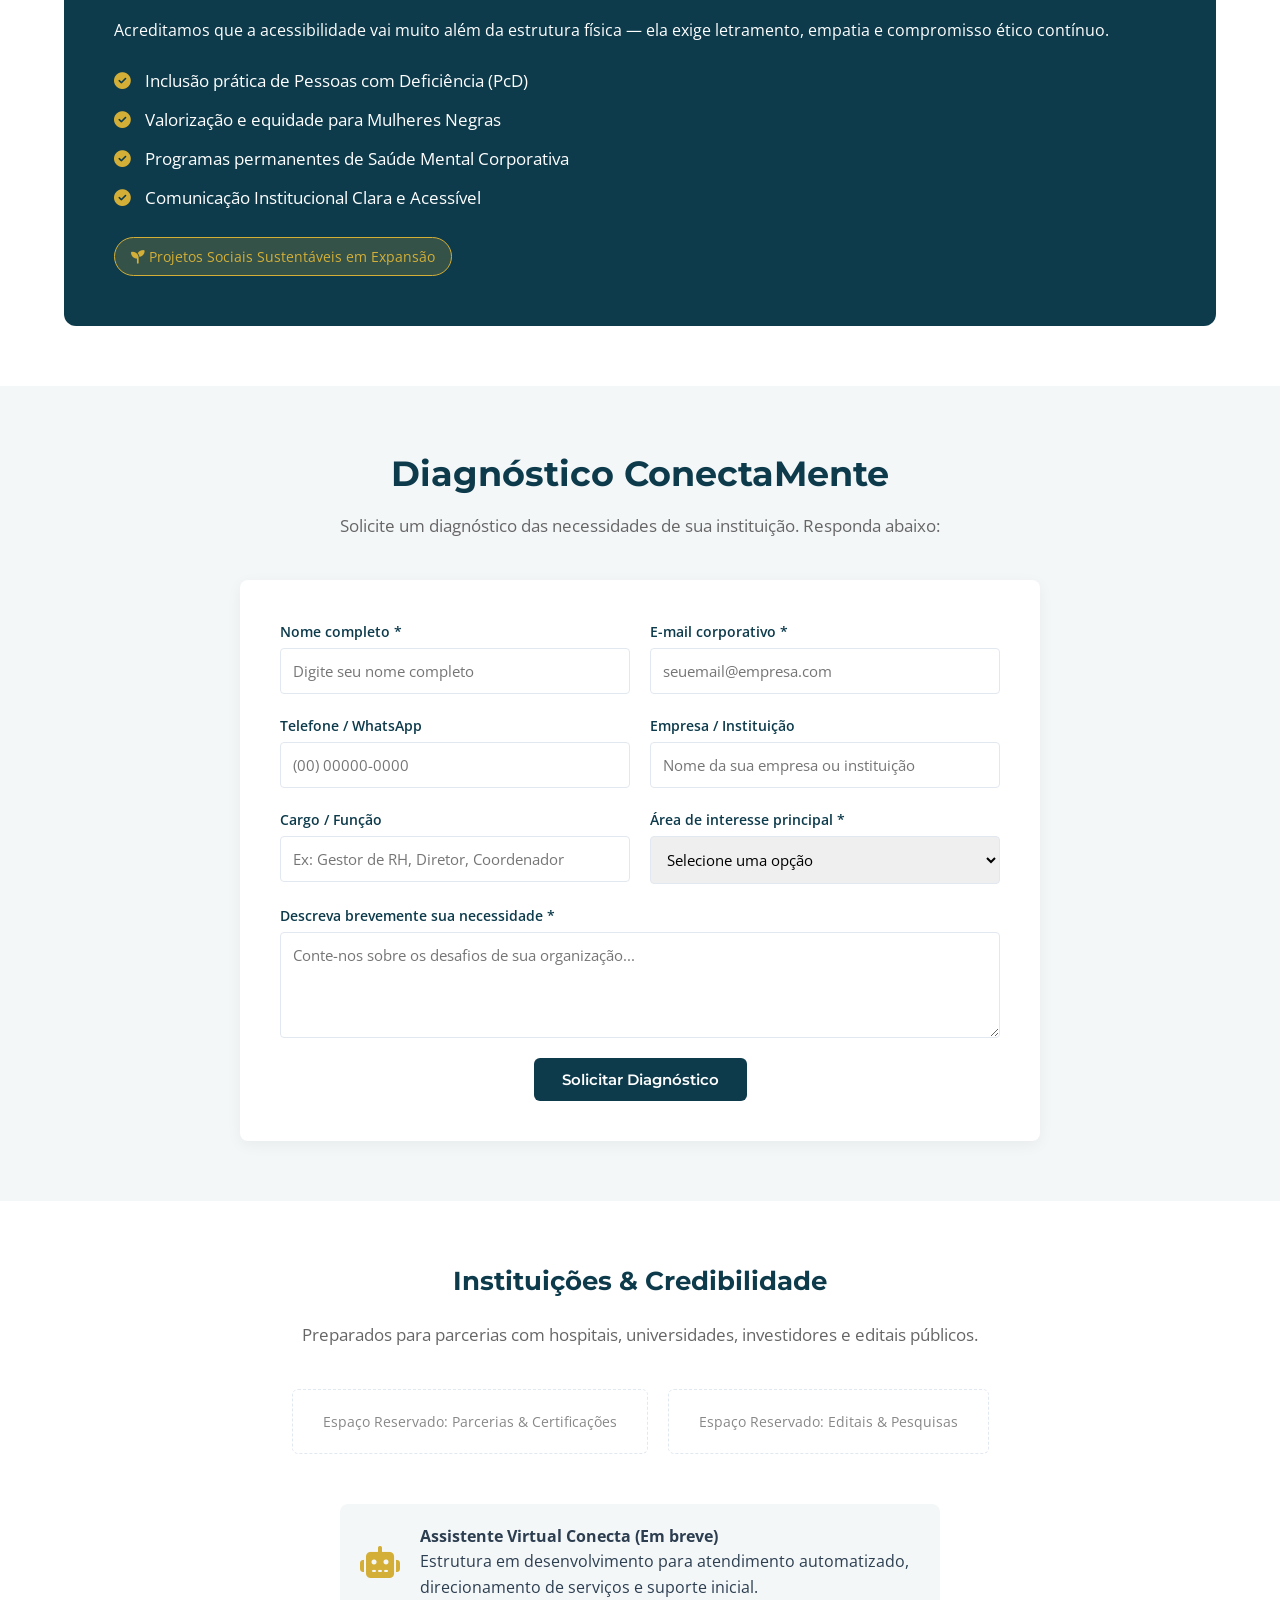
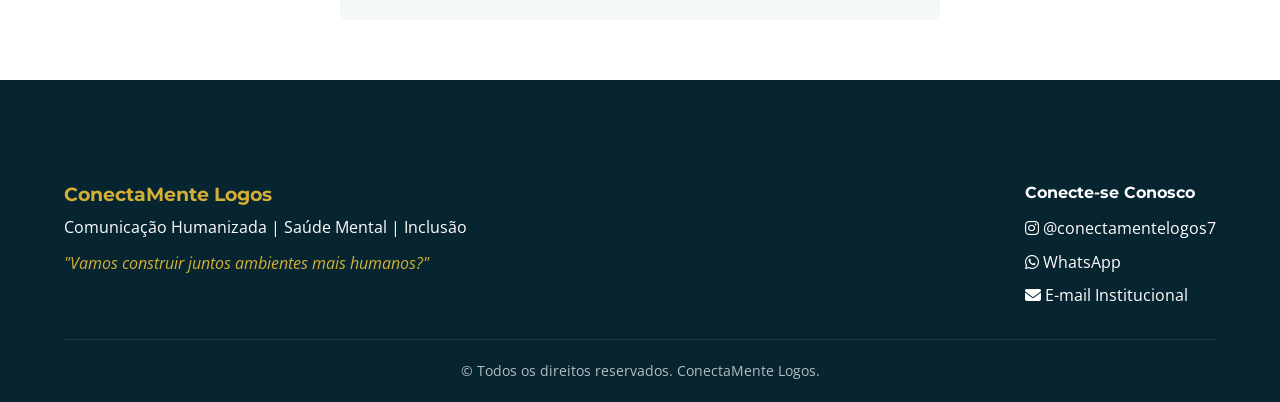
==== commit 93b2601d: "Update index.html" ====
--- a/index.html
+++ b/index.html
@@ -1,3 +1,4 @@
+
 <!DOCTYPE html>
 <html lang="pt-BR">
 <head>
@@ -34,6 +35,7 @@
           <li><a href="#servicos" class="nav-link">Serviços</a></li>
           <li><a href="#projetos" class="nav-link">Projetos</a></li>
           <li><a href="#impacto" class="nav-link">Impacto</a></li>
+          <li><a href="#historia" class="nav-link">História</a></li>
           <li><a href="#inclusao" class="nav-link">Inclusão</a></li>
           <li><a href="#diagnostico" class="nav-link">Diagnóstico</a></li>
           <li><a href="#contato" class="nav-link">Contato</a></li>
@@ -235,7 +237,7 @@
     </div>
   </section>
 
-  <!-- NOVA SEÇÃO: IMPACTO, RESULTADOS E INDICADORES INSTITUCIONAIS (ETAPA 3) -->
+  <!-- SEÇÃO 6: IMPACTO, RESULTADOS E INDICADORES INSTITUCIONAIS -->
   <section id="impacto" class="impacto-institucional">
     <div class="container">
       <h2 class="section-title">Impacto que gera transformação</h2>
@@ -295,7 +297,110 @@
     </div>
   </section>
 
-  <!-- SEÇÃO 6: INCLUSÃO E ACESSIBILIDADE -->
+  <!-- NOVA SEÇÃO (ETAPA 4): NOSSA HISTÓRIA, FUNDADORA E PROPÓSITO -->
+  <section id="historia" class="nossa-historia">
+    <div class="container">
+      <h2 class="section-title">Nossa História</h2>
+      <p class="section-subtitle">A ConectaMente Logos nasceu da união entre conhecimento científico, compromisso social e a convicção de que pessoas acolhidas constroem organizações mais saudáveis.</p>
+
+      <!-- PRIMEIRO BLOCO: A HISTÓRIA (FOTO + TEXTO) -->
+      <div class="historia-grid fade-in">
+        <div class="fundadora-foto-container">
+          <img src="fundadora.jpg" alt="Fundadora da ConectaMente Logos" class="fundadora-foto" onerror="this.style.display='none'; this.nextElementSibling.style.display='flex';">
+          <div class="fundadora-placeholder" style="display:none;">
+            <i class="fa-solid fa-user-tie"></i>
+            <p><strong>Fotografia Institucional</strong><br>Fundadora da ConectaMente Logos</p>
+          </div>
+        </div>
+        <div class="historia-texto">
+          <h3>Como surgiu a ConectaMente Logos</h3>
+          <p>A ConectaMente Logos foi criada para integrar comunicação institucional, saúde mental, neurociência, inclusão e desenvolvimento humano em projetos capazes de transformar organizações e comunidades.</p>
+          <p>Seu propósito é desenvolver soluções humanizadas para empresas, instituições públicas, universidades, hospitais e organizações sociais, promovendo ambientes mais saudáveis, acessíveis e colaborativos.</p>
+        </div>
+      </div>
+
+      <!-- SEGUNDO BLOCO: MISSÃO PESSOAL DA FUNDADORA -->
+      <div class="trajetoria-card fade-in margin-top-large">
+        <div class="trajetoria-icon">
+          <i class="fa-solid fa-seedling"></i>
+        </div>
+        <div class="trajetoria-content">
+          <h3>Uma trajetória construída pela superação</h3>
+          <p>A história da fundadora inspira a construção de uma organização comprometida com a inclusão, a acessibilidade, a educação, a pesquisa científica e a promoção da saúde mental. A experiência pessoal fortalece o compromisso em desenvolver projetos capazes de gerar transformação social e institucional.</p>
+        </div>
+      </div>
+
+      <!-- TERCEIRO BLOCO: PROPÓSITO (3 CARTÕES) -->
+      <div class="proposito-grid margin-top-large">
+        <div class="proposito-card fade-in">
+          <div class="proposito-icon"><i class="fa-solid fa-hands-holding-child"></i></div>
+          <h3>Humanizar</h3>
+          <p>Fortalecer relações humanas por meio da comunicação, da escuta e do acolhimento.</p>
+        </div>
+        <div class="proposito-card fade-in">
+          <div class="proposito-icon"><i class="fa-solid fa-wand-magic-sparkles"></i></div>
+          <h3>Transformar</h3>
+          <p>Converter conhecimento científico em soluções práticas para pessoas e organizações.</p>
+        </div>
+        <div class="proposito-card fade-in">
+          <div class="proposito-icon"><i class="fa-solid fa-lightbulb"></i></div>
+          <h3>Inspirar</h3>
+          <p>Promover inclusão, respeito à diversidade e desenvolvimento humano sustentável.</p>
+        </div>
+      </div>
+
+      <!-- QUARTO BLOCO: LINHA DO TEMPO -->
+      <div class="timeline-container margin-top-large">
+        <h3 class="sub-section-title text-center">Nossa Trajetória</h3>
+        <div class="timeline">
+          
+          <div class="timeline-item left fade-in">
+            <div class="timeline-content">
+              <span class="timeline-tag">Origem</span>
+              <h4>Fundação da ConectaMente Logos</h4>
+              <p>Comunicação Humanizada</p>
+            </div>
+          </div>
+
+          <div class="timeline-item right fade-in">
+            <div class="timeline-content">
+              <span class="timeline-tag">Crescimento</span>
+              <h4>Desenvolvimento dos Projetos Sociais</h4>
+              <p>Inclusão e Saúde Mental</p>
+            </div>
+          </div>
+
+          <div class="timeline-item left fade-in">
+            <div class="timeline-content">
+              <span class="timeline-tag">Consolidação</span>
+              <h4>Expansão Acadêmica</h4>
+              <p>Neurociência, Psicologia e Pesquisa</p>
+            </div>
+          </div>
+
+          <div class="timeline-item right fade-in">
+            <div class="timeline-content">
+              <span class="timeline-tag">Visão de Futuro</span>
+              <h4>Futuro</h4>
+              <p>Assistente Virtual, Plataforma Digital e Expansão Nacional</p>
+            </div>
+          </div>
+
+        </div>
+      </div>
+
+    </div>
+
+    <!-- QUINTO BLOCO: FRASE DE IMPACTO / BANNER -->
+    <div class="banner-historia margin-top-large">
+      <div class="container container-faixa">
+        <p class="banner-texto">Transformar vidas é conectar ciência, comunicação e humanidade.</p>
+        <a href="#diagnostico" class="btn btn-primary btn-brilho">Conheça nossos projetos</a>
+      </div>
+    </div>
+  </section>
+
+  <!-- SEÇÃO 7: INCLUSÃO E ACESSIBILIDADE -->
   <section id="inclusao" class="inclusao">
     <div class="container">
       <div class="impacto-box fade-in">
@@ -312,7 +417,7 @@
     </div>
   </section>
 
-  <!-- SEÇÃO 7: FORMULÁRIO DE DIAGNÓSTICO INTELIGENTE -->
+  <!-- SEÇÃO 8: FORMULÁRIO DE DIAGNÓSTICO INTELIGENTE -->
   <section id="diagnostico" class="diagnostico">
     <div class="container">
       <h2 class="section-title">Diagnóstico ConectaMente</h2>
@@ -370,7 +475,7 @@
     </div>
   </section>
 
-  <!-- SEÇÃO 8: SEÇÃO AUTORIDADE, PARCEIROS & ÁREA FUTURA -->
+  <!-- SEÇÃO 9: SEÇÃO AUTORIDADE, PARCEIROS & ÁREA FUTURA -->
   <section class="autoridade-parceiros">
     <div class="container text-center">
       <h3 class="sub-section-title">Instituições & Credibilidade</h3>
--- a/style.css
+++ b/style.css
@@ -27,8 +27,8 @@
 body {
   font-family: var(--fonte-corpo);
   color: var(--texto-escuro);
-background-color: var(--branco);
-   line-height: 1.6;
+  background-color: var(--branco);
+  line-height: 1.6;
 }
 
 .container {
@@ -64,6 +64,9 @@
   margin-bottom: 40px;
   color: #666;
   font-size: 1.05rem;
+  max-width: 900px;
+  margin-left: auto;
+  margin-right: auto;
 }
 
 /* Botões */
@@ -145,10 +148,18 @@
   font-weight: 700;
   color: var(--branco);
   text-decoration: none;
+  display: flex;
+  align-items: center;
 }
 
 .logo span {
   color: var(--dourado);
+}
+
+.logo-img {
+  max-height: 45px;
+  width: auto;
+  display: block;
 }
 
 .nav-menu ul {
@@ -240,14 +251,16 @@
   justify-content: center;
 }
 
-
-.hero-image img {
+.hero-img-element {
   width: 100%;
-  height: 320px;
-  object-fit: cover;
+  max-width: 500px;
+  height: auto;
   border-radius: 12px;
   border: 2px solid var(--dourado);
-}
+  object-fit: cover;
+}
+
+.image-placeholder {
   width: 100%;
   height: 320px;
   border: 2px dashed var(--dourado);
@@ -339,10 +352,6 @@
   border-top: 4px solid var(--dourado);
 }
 
-.diferenciais .card {
-  background-color: var(--branco);
-}
-
 .card:hover {
   transform: translateY(-8px);
   box-shadow: 0 8px 25px rgba(0,0,0,0.1);
@@ -431,6 +440,145 @@
   font-style: italic;
   margin-bottom: 15px;
   color: #555;
+}
+
+/* ==========================================================================
+   ESTILOS DA NOVA SEÇÃO: IMPACTO, RESULTADOS E INDICADORES (ETAPA 3)
+   ========================================================================== */
+.impacto-institucional {
+  background-color: var(--branco);
+}
+
+/* Bloco 1: Cartões de Impacto Institucional */
+.impacto-cards-grid {
+  grid-template-columns: repeat(auto-fit, minmax(240px, 1fr));
+}
+
+.impacto-card {
+  background-color: var(--cinza-claro);
+  padding: 35px 25px;
+  border-radius: 8px;
+  box-shadow: 0 4px 15px rgba(0, 0, 0, 0.05);
+  border-top: 4px solid var(--dourado);
+  transition: transform 0.3s ease, box-shadow 0.3s ease;
+  text-align: left;
+}
+
+.impacto-card:hover {
+  transform: translateY(-8px);
+  box-shadow: 0 8px 25px rgba(0, 0, 0, 0.1);
+}
+
+.impacto-card-icon {
+  font-size: 2.8rem;
+  color: var(--dourado);
+  margin-bottom: 20px;
+}
+
+.impacto-card h3 {
+  font-family: var(--fonte-titulo);
+  color: var(--azul-petroleo);
+  font-size: 1.25rem;
+  margin-bottom: 12px;
+  font-weight: 700;
+}
+
+.impacto-card p {
+  color: var(--texto-escuro);
+  font-size: 0.95rem;
+  line-height: 1.6;
+}
+
+/* Bloco 2: Indicadores */
+.indicadores-grid {
+  display: grid;
+  grid-template-columns: repeat(auto-fit, minmax(200px, 1fr));
+  gap: 25px;
+}
+
+.indicador-card {
+  background-color: var(--branco);
+  border: 1px solid var(--cinza-medio);
+  border-top: 4px solid var(--azul-petroleo);
+  padding: 30px 20px;
+  border-radius: 8px;
+  text-align: center;
+  box-shadow: 0 4px 15px rgba(0, 0, 0, 0.04);
+  transition: transform 0.3s ease, box-shadow 0.3s ease;
+}
+
+.indicador-card:hover {
+  transform: scale(1.04);
+  box-shadow: 0 8px 20px rgba(0, 0, 0, 0.08);
+}
+
+.indicador-numero {
+  font-family: var(--fonte-titulo);
+  font-size: 3rem;
+  font-weight: 700;
+  color: var(--dourado);
+  line-height: 1;
+  margin-bottom: 10px;
+}
+
+.indicador-rotulo {
+  font-family: var(--fonte-corpo);
+  color: var(--azul-petroleo);
+  font-weight: 600;
+  font-size: 0.95rem;
+}
+
+/* Bloco 3: Faixa Horizontal com Efeito de Brilho */
+.faixa-impacto {
+  background-color: var(--azul-petroleo);
+  color: var(--branco);
+  padding: 50px 0;
+  text-align: center;
+}
+
+.container-faixa {
+  display: flex;
+  flex-direction: column;
+  align-items: center;
+  justify-content: center;
+  gap: 25px;
+  padding: 0;
+}
+
+.faixa-texto {
+  font-family: var(--fonte-titulo);
+  font-size: 1.4rem;
+  font-weight: 600;
+  color: var(--branco);
+  max-width: 850px;
+  line-height: 1.5;
+}
+
+/* Efeito de Brilho no Botão Dourado */
+.btn-brilho {
+  position: relative;
+  overflow: hidden;
+}
+
+.btn-brilho::after {
+  content: '';
+  position: absolute;
+  top: -50%;
+  left: -50%;
+  width: 200%;
+  height: 200%;
+  background: linear-gradient(
+    60deg,
+    transparent,
+    rgba(255, 255, 255, 0.4),
+    transparent
+  );
+  transform: rotate(30deg) translateX(-100%);
+  transition: transform 0.8s ease;
+}
+
+.btn-brilho:hover::after {
+  transform: rotate(30deg) translateX(100%);
 }
 
 /* ==========================================================================
@@ -722,6 +870,23 @@
     justify-content: center;
   }
 
+  .impacto-cards-grid {
+    grid-template-columns: 1fr;
+  }
+
+  .indicadores-grid {
+    grid-template-columns: 1fr;
+  }
+
+  .faixa-texto {
+    font-size: 1.15rem;
+  }
+
+  .btn-brilho {
+    width: 90%;
+    text-align: center;
+  }
+
   .form-diagnostico {
     grid-template-columns: 1fr;
   }
@@ -735,4 +900,4 @@
     gap: 30px;
     text-align: center;
   }
-}
+}v
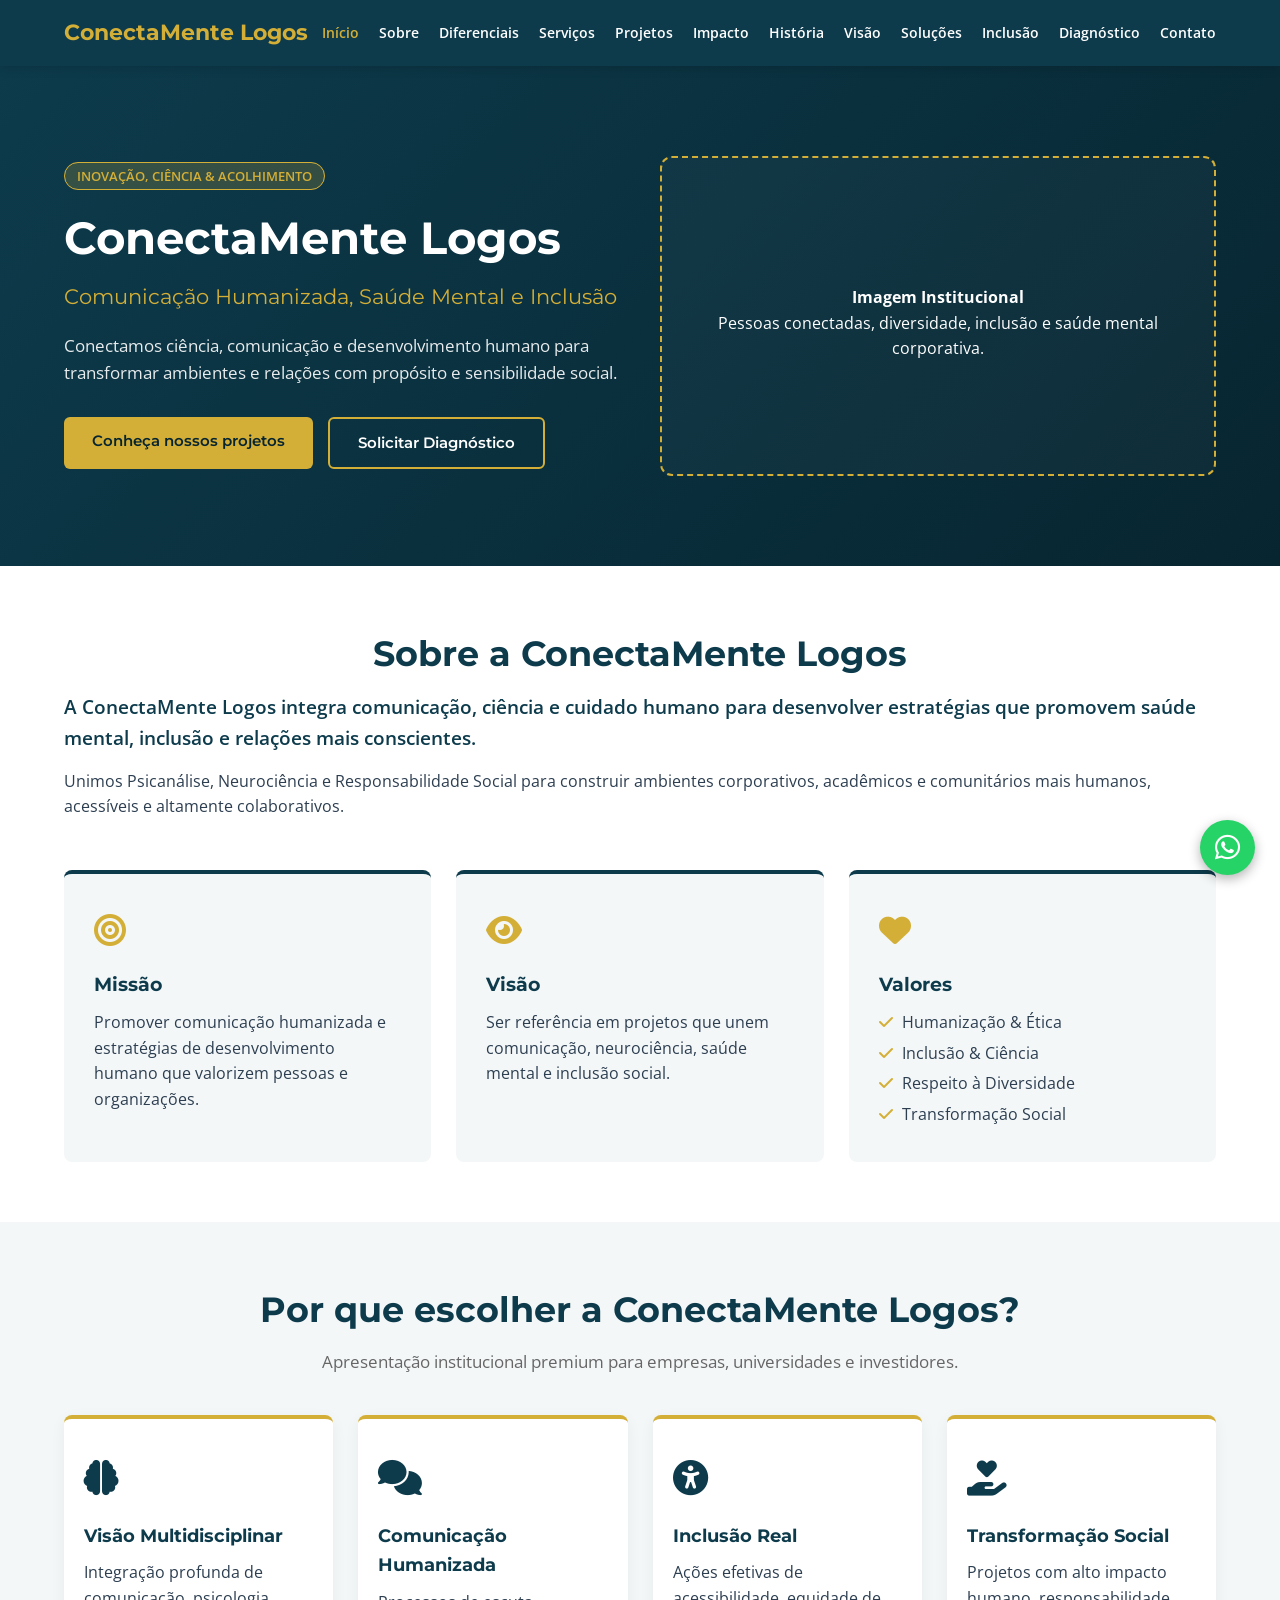
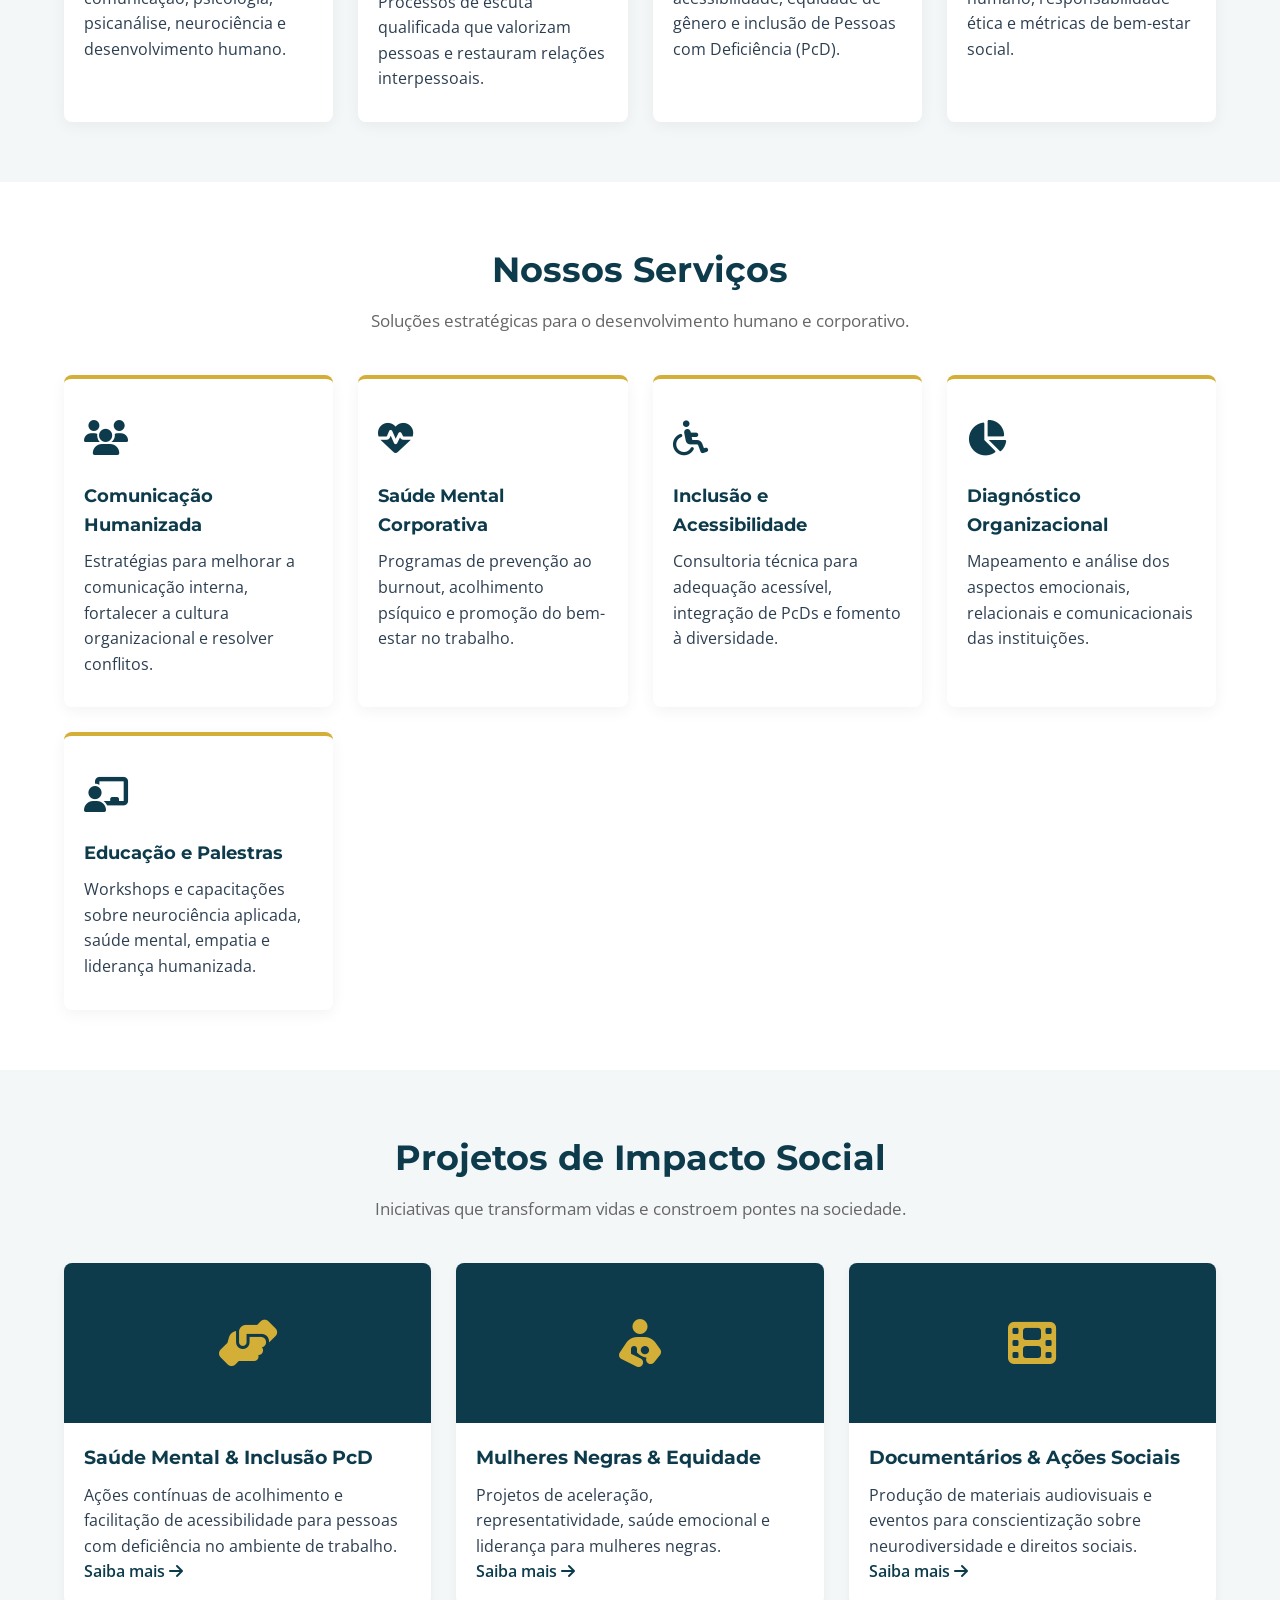
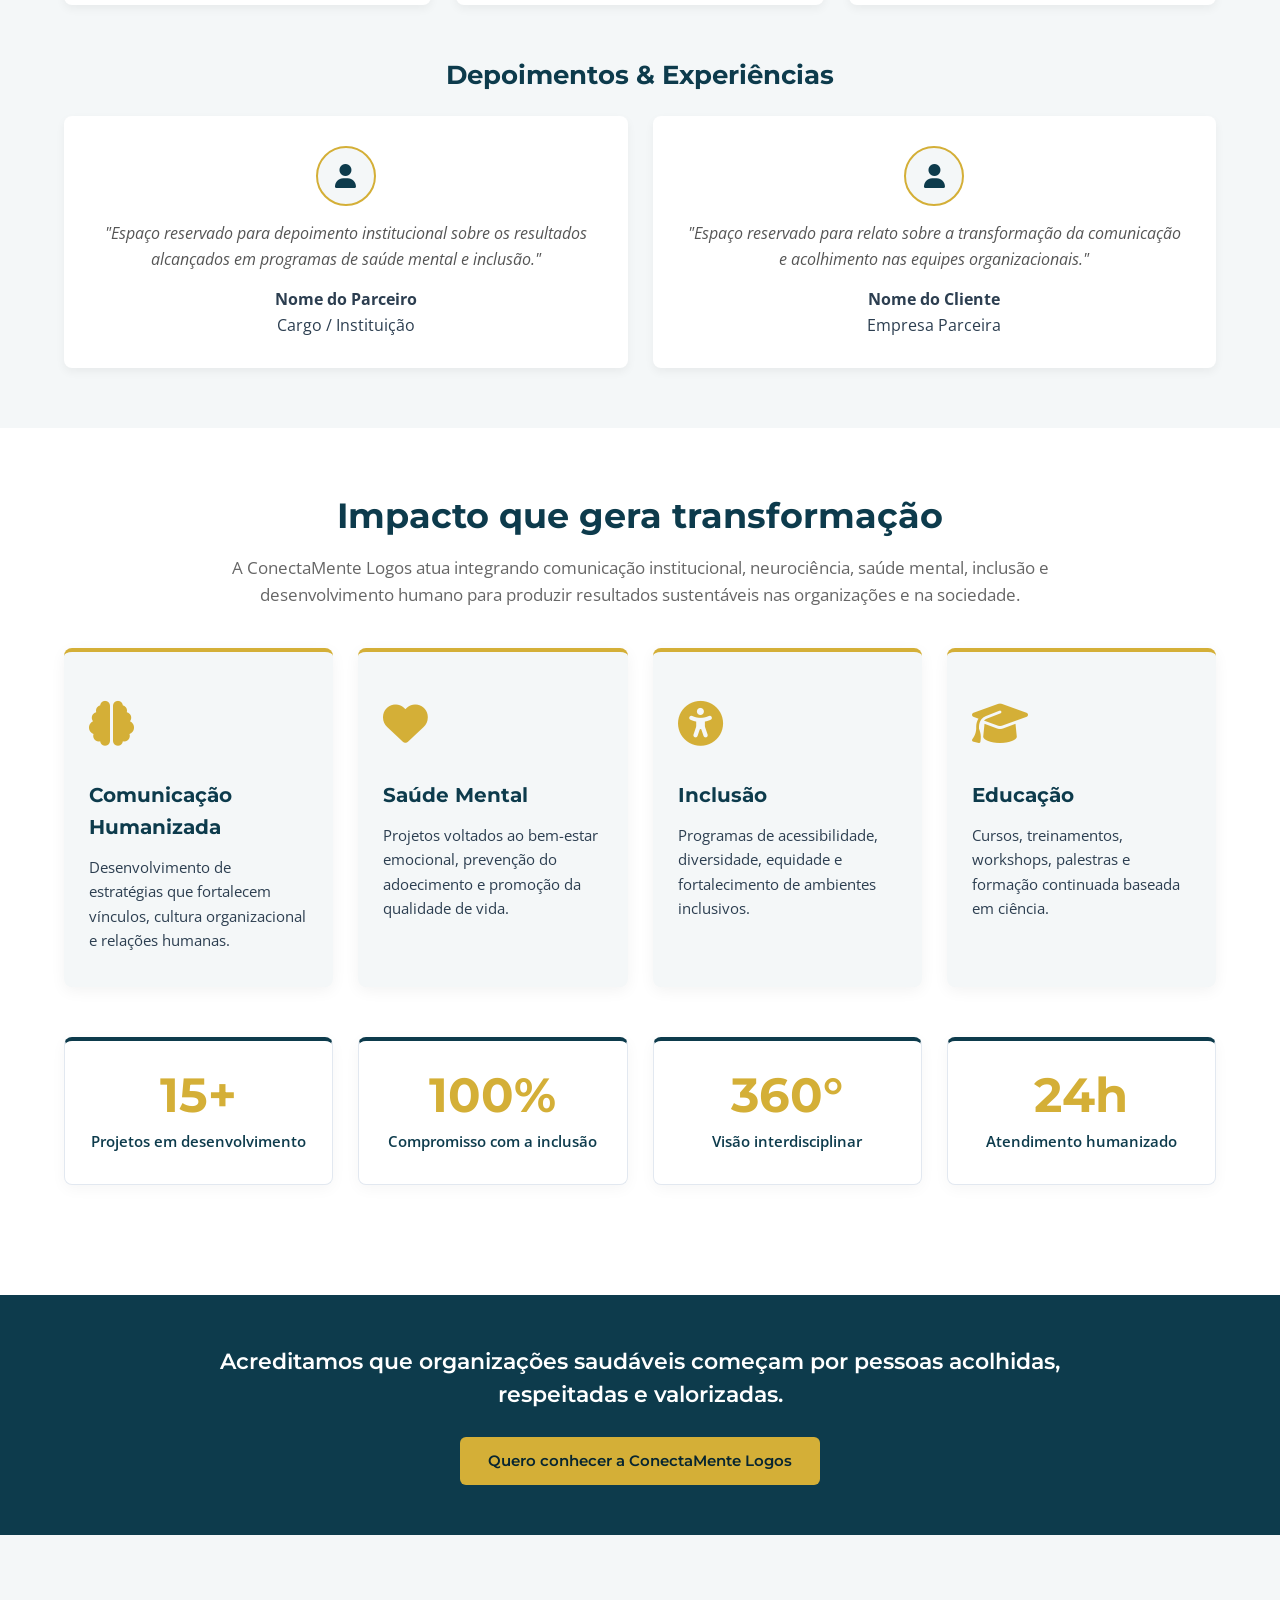
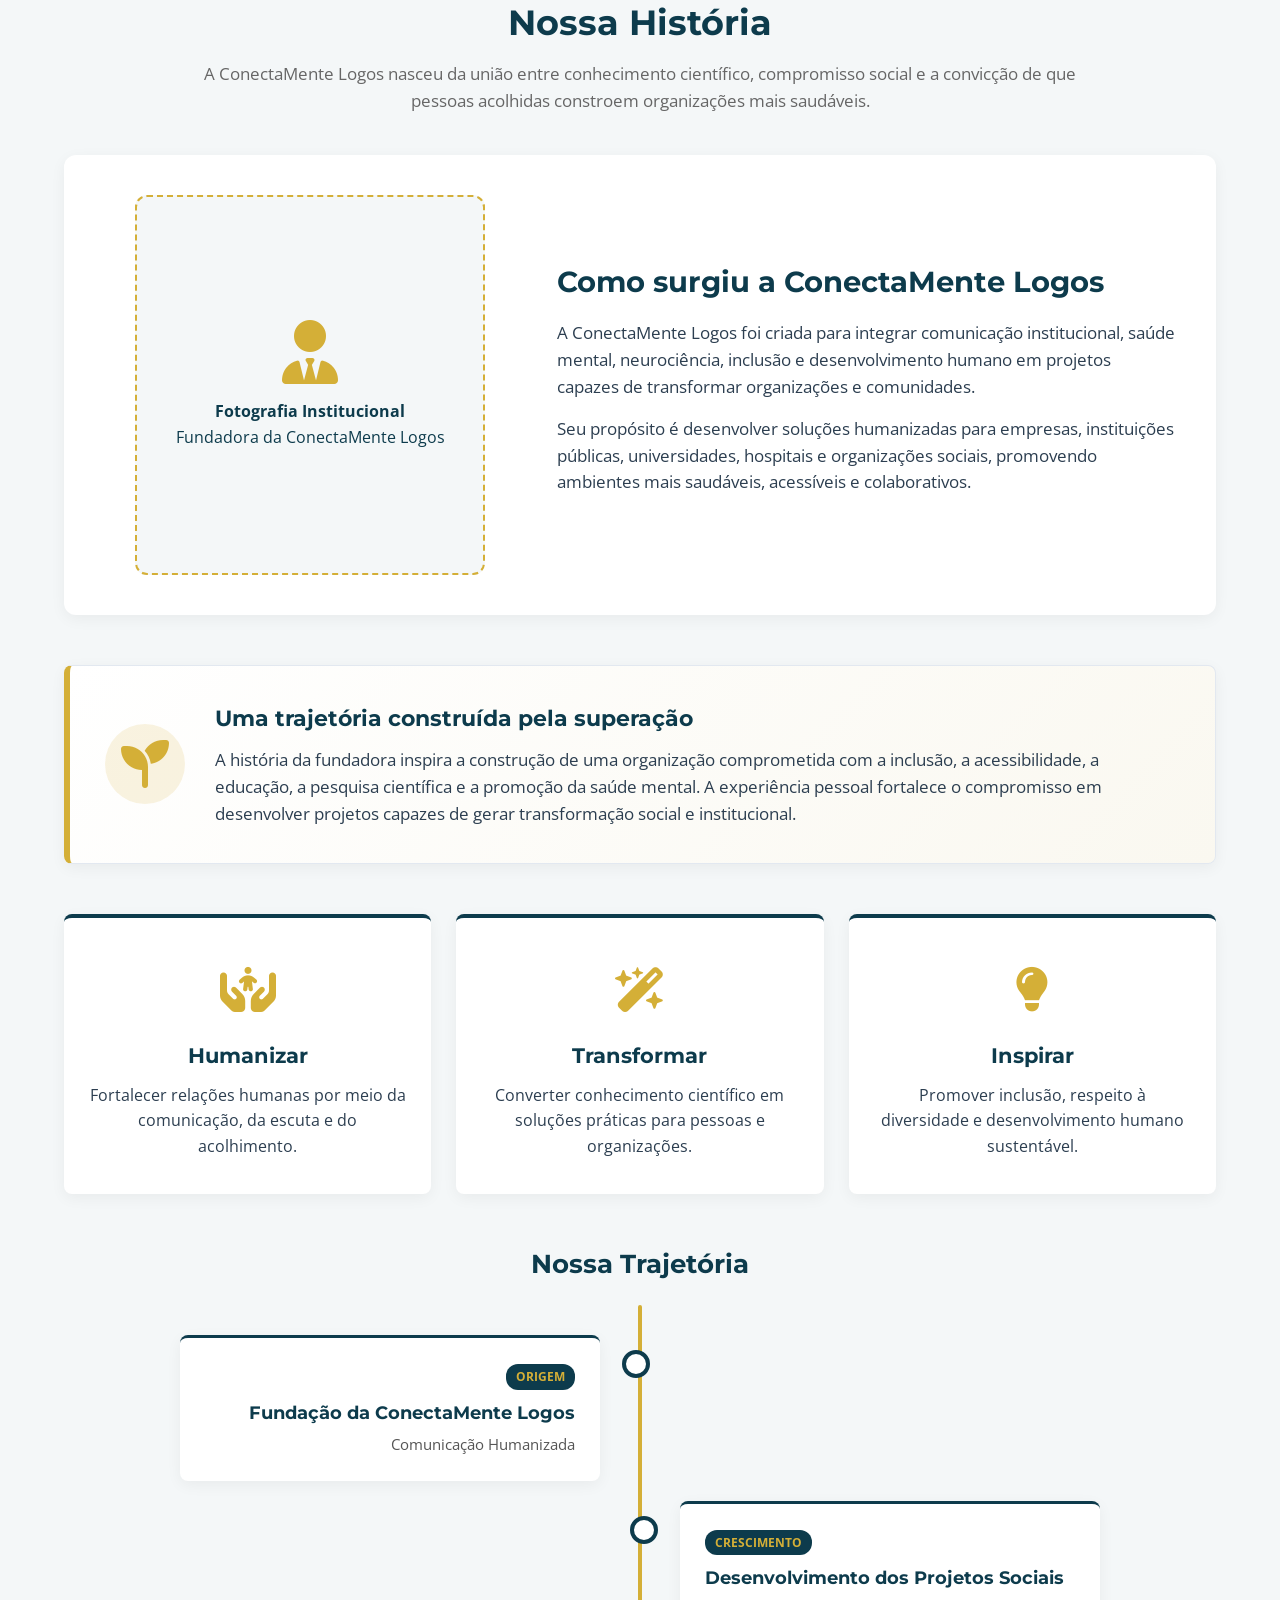
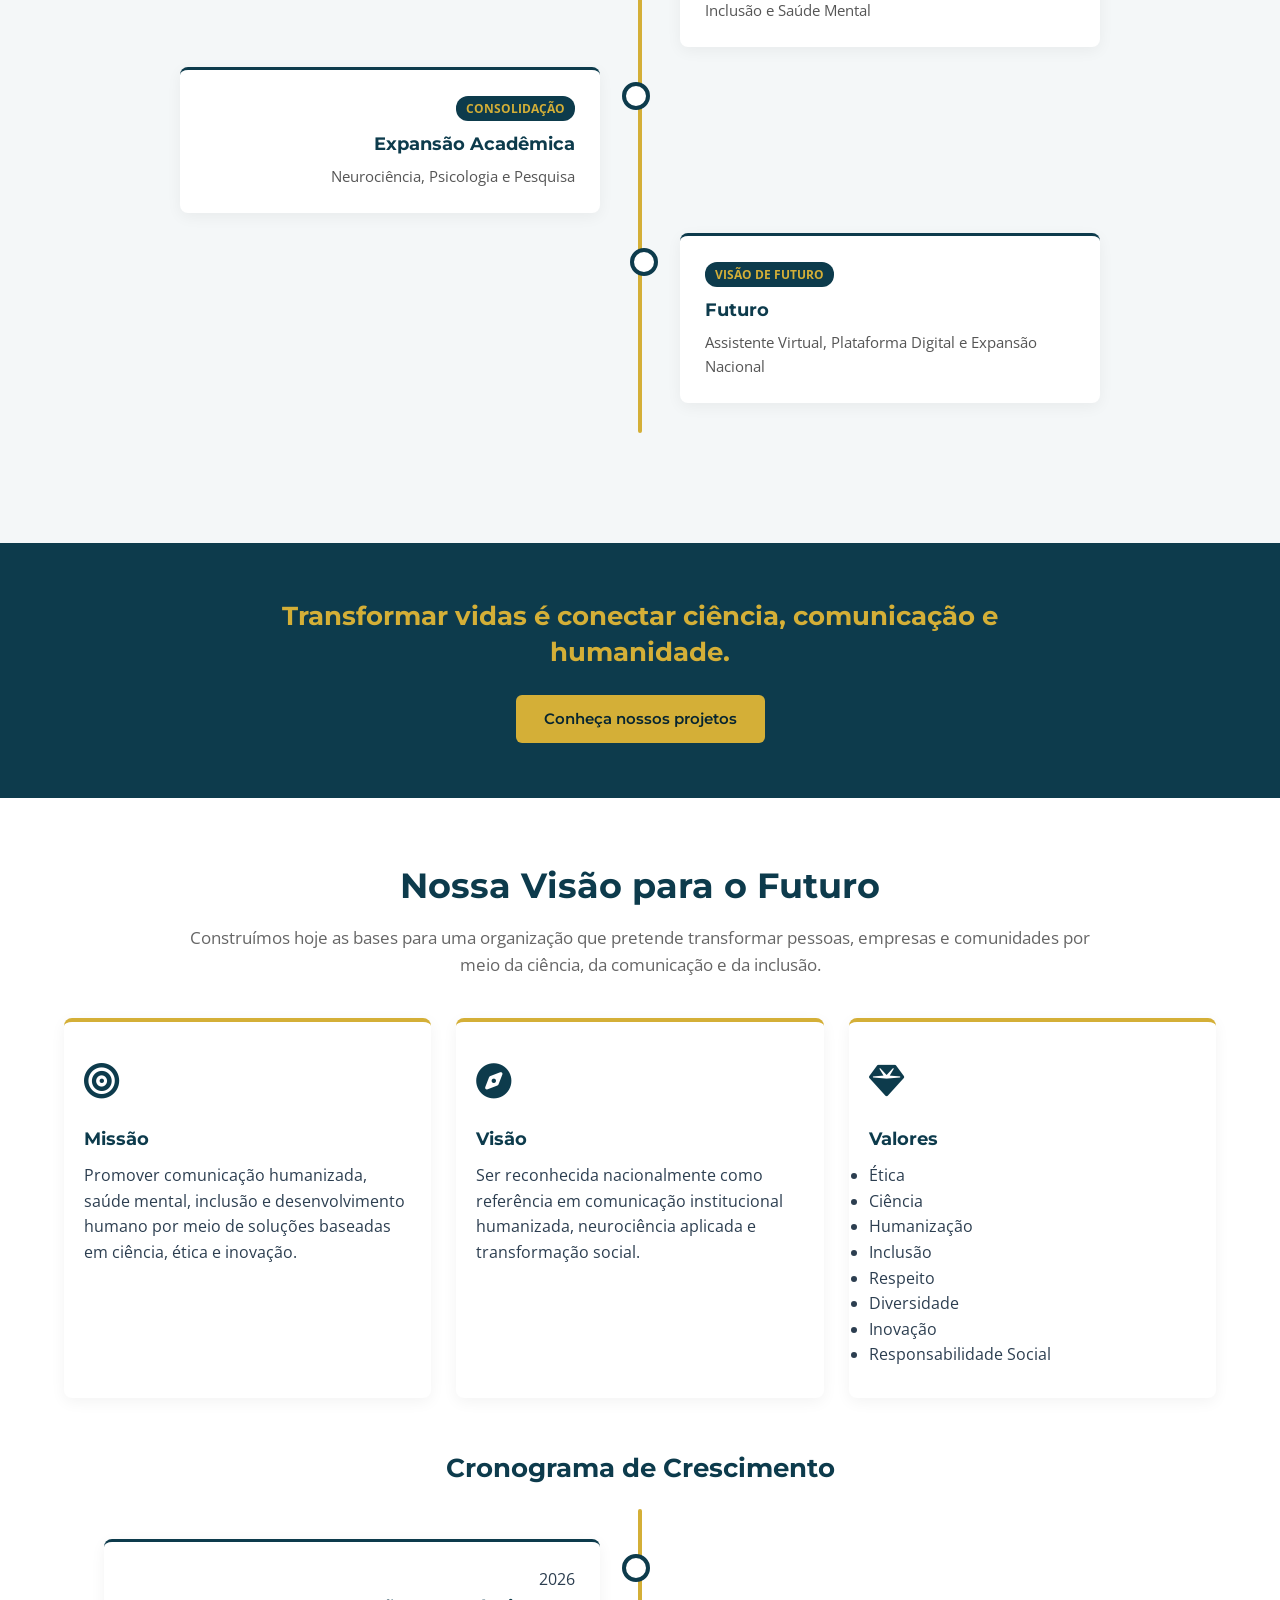
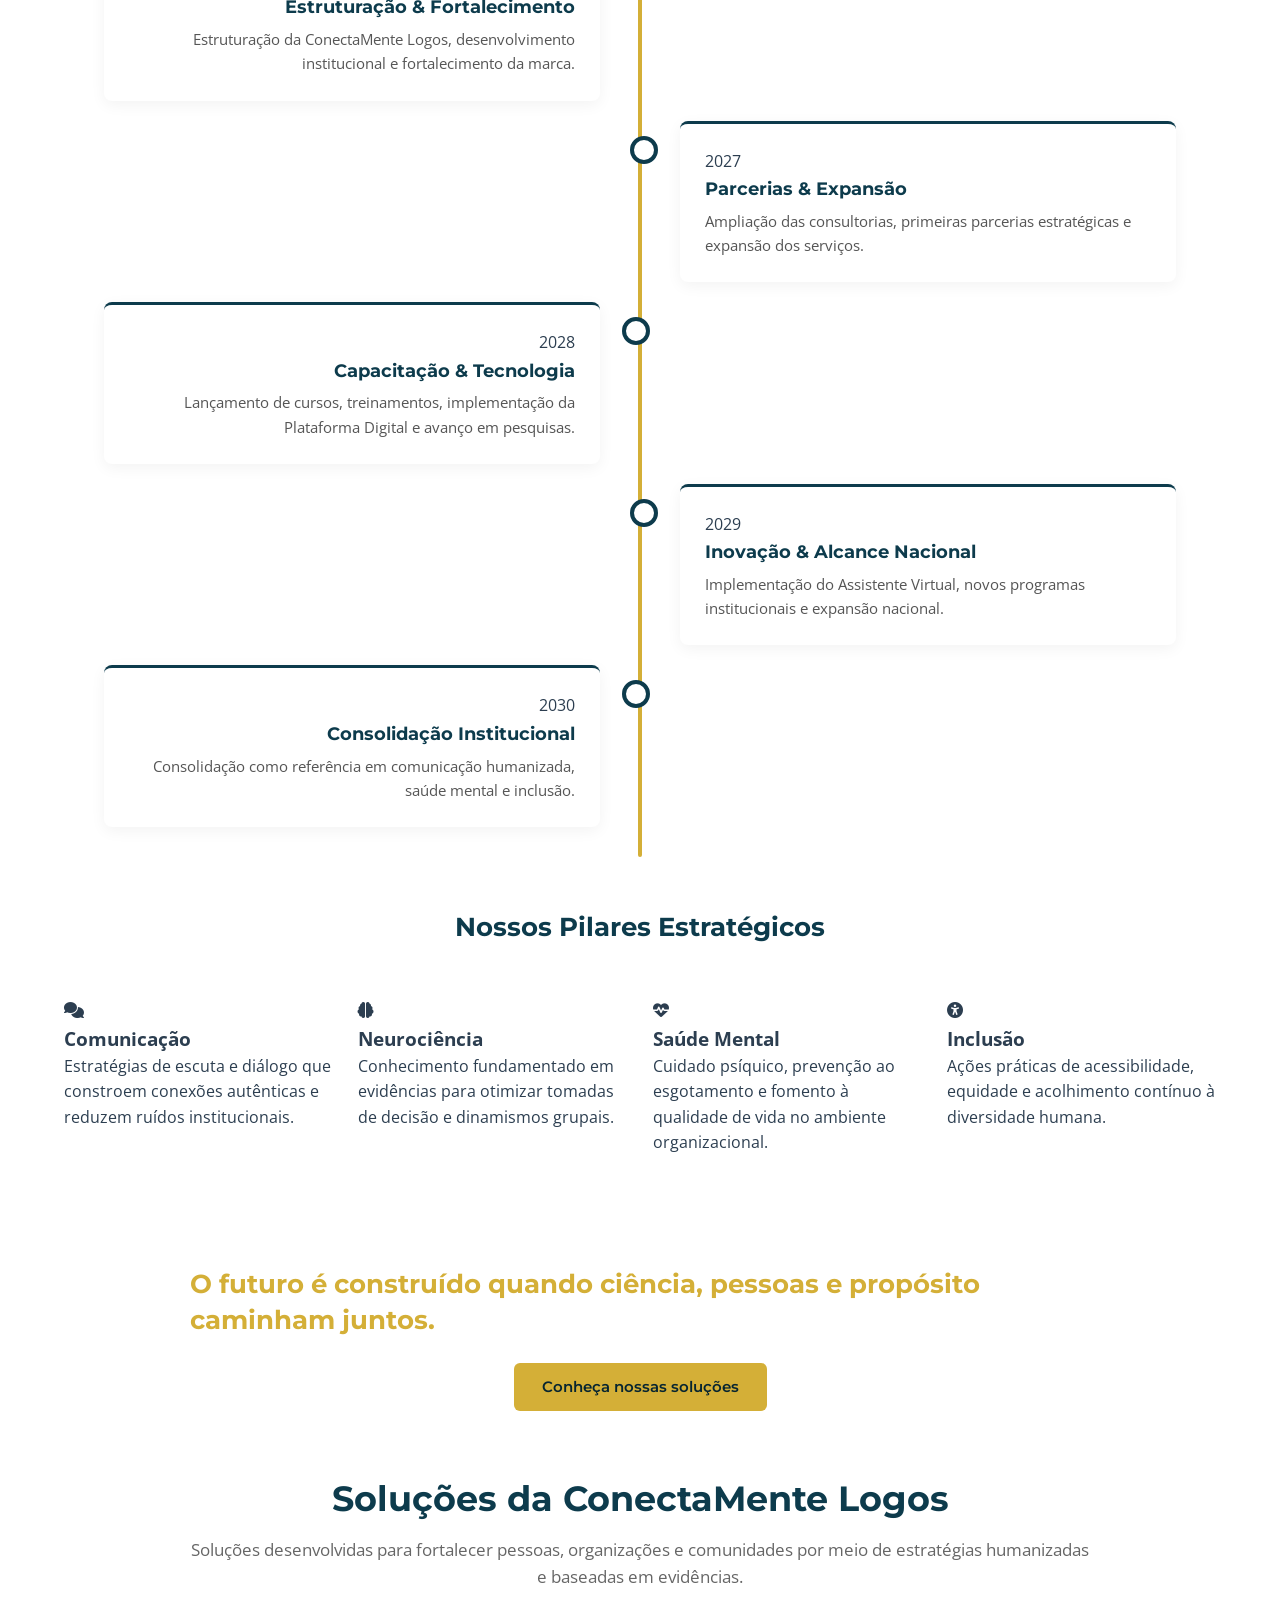
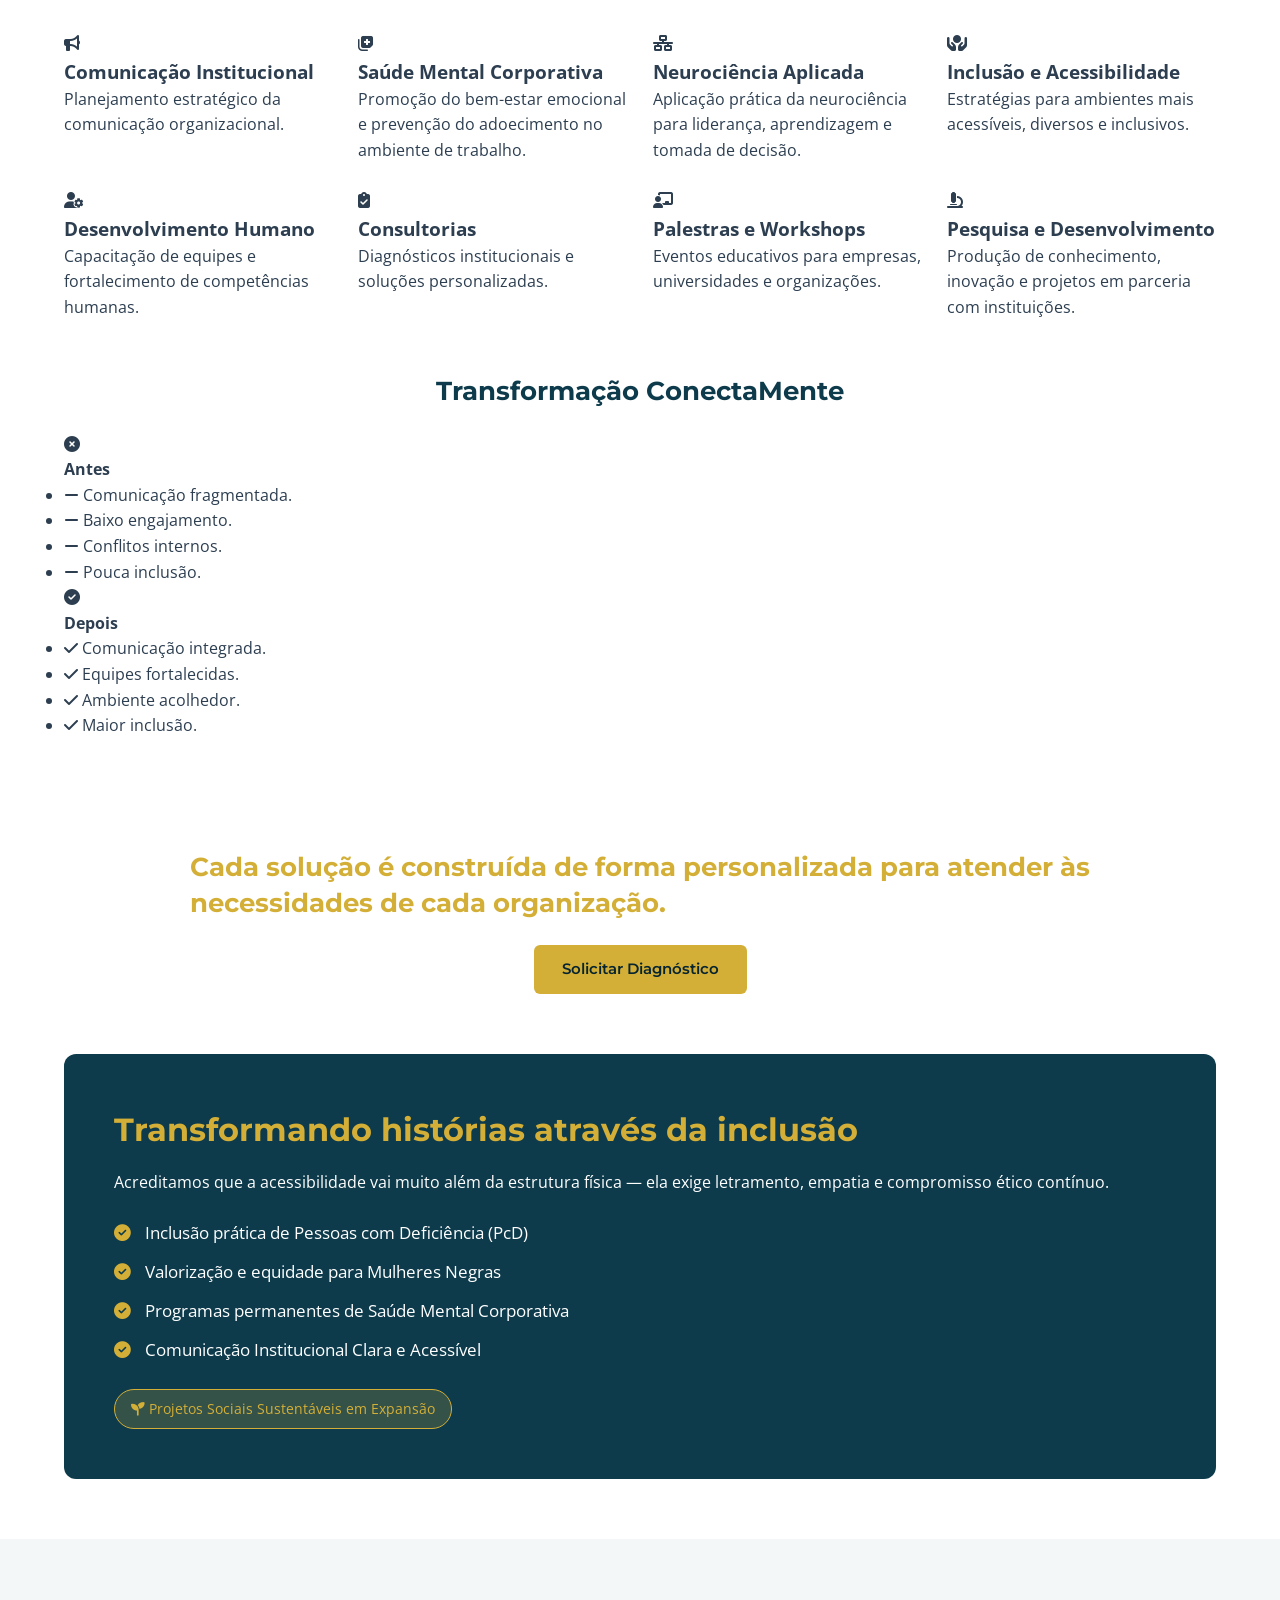
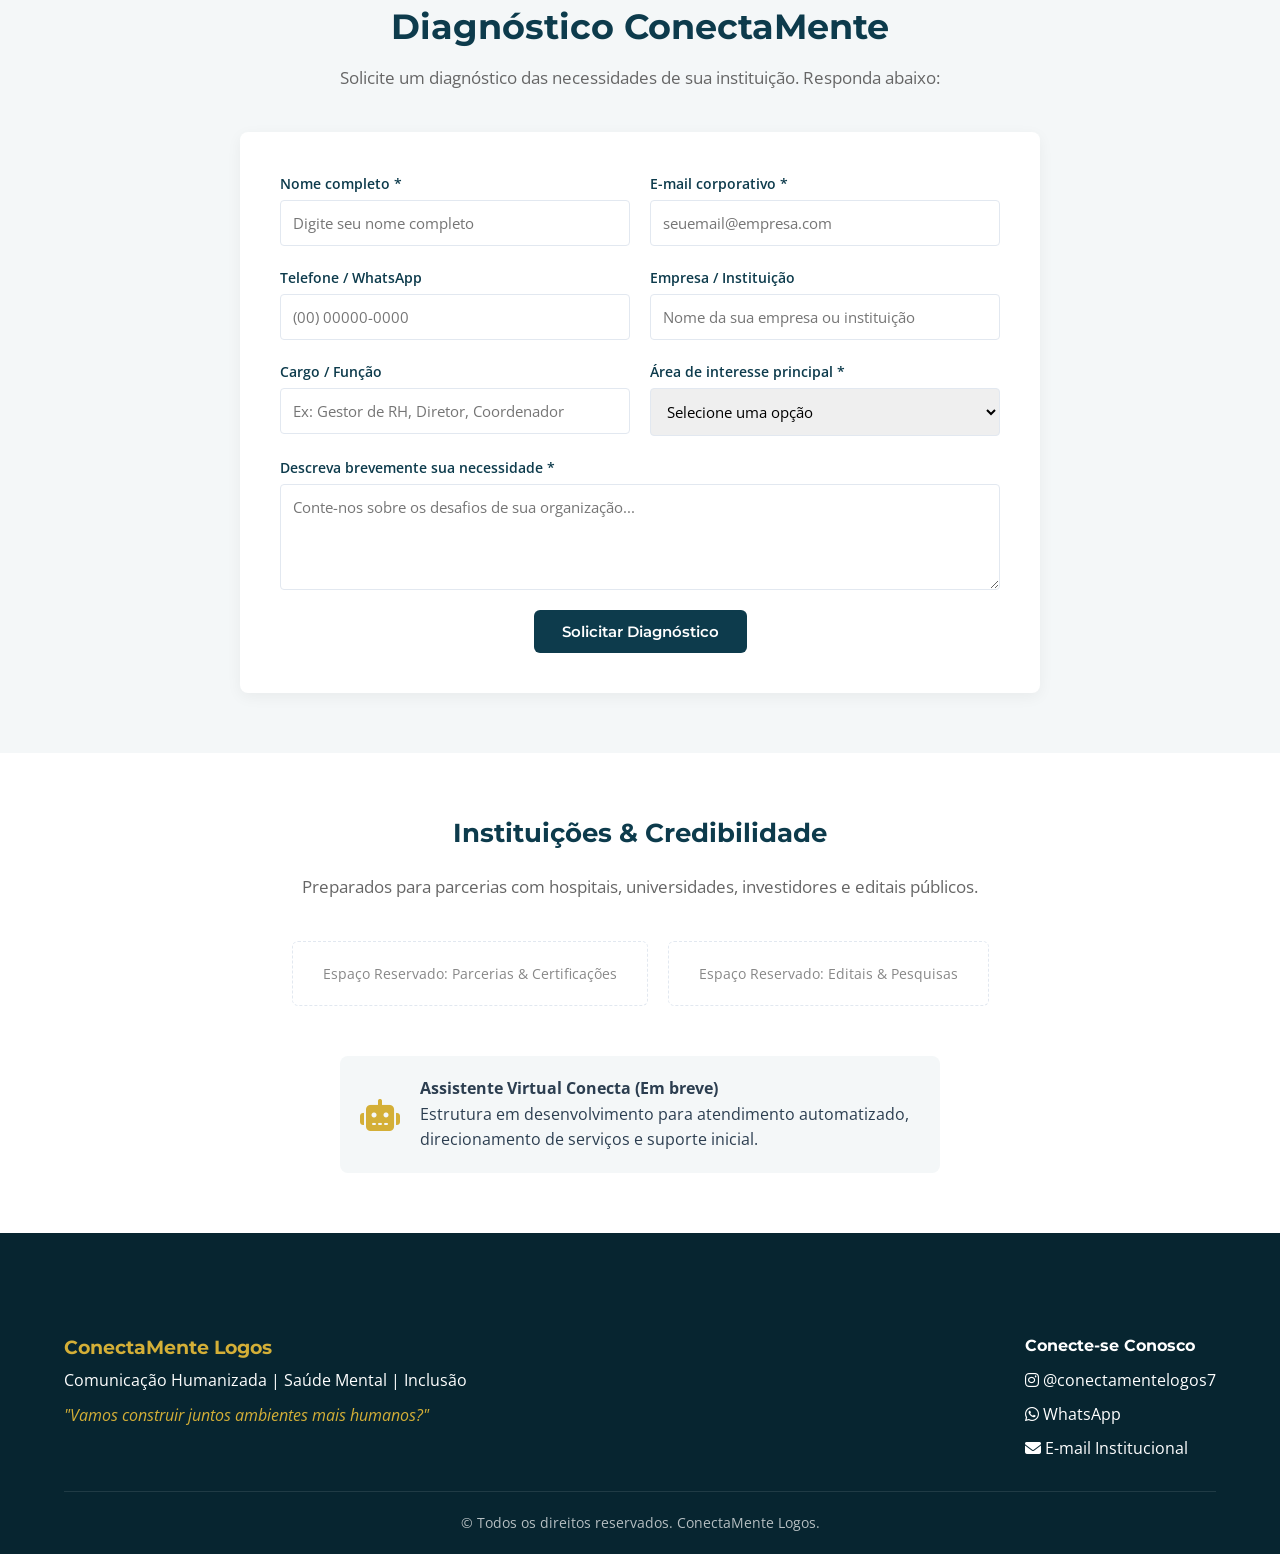
==== commit b16e8a91: "Update index.html" ====
--- a/index.html
+++ b/index.html
@@ -1,4 +1,3 @@
-
 <!DOCTYPE html>
 <html lang="pt-BR">
 <head>
@@ -36,6 +35,8 @@
           <li><a href="#projetos" class="nav-link">Projetos</a></li>
           <li><a href="#impacto" class="nav-link">Impacto</a></li>
           <li><a href="#historia" class="nav-link">História</a></li>
+          <li><a href="#visao" class="nav-link">Visão</a></li>
+          <li><a href="#solucoes-futuro" class="nav-link">Soluções</a></li>
           <li><a href="#inclusao" class="nav-link">Inclusão</a></li>
           <li><a href="#diagnostico" class="nav-link">Diagnóstico</a></li>
           <li><a href="#contato" class="nav-link">Contato</a></li>
@@ -297,7 +298,7 @@
     </div>
   </section>
 
-  <!-- NOVA SEÇÃO (ETAPA 4): NOSSA HISTÓRIA, FUNDADORA E PROPÓSITO -->
+  <!-- SEÇÃO 7: NOSSA HISTÓRIA, FUNDADORA E PROPÓSITO -->
   <section id="historia" class="nossa-historia">
     <div class="container">
       <h2 class="section-title">Nossa História</h2>
@@ -349,7 +350,7 @@
         </div>
       </div>
 
-      <!-- QUARTO BLOCO: LINHA DO TEMPO -->
+      <!-- QUARTO BLOCO: LINHA DO TEMPO DA HISTÓRIA -->
       <div class="timeline-container margin-top-large">
         <h3 class="sub-section-title text-center">Nossa Trajetória</h3>
         <div class="timeline">
@@ -400,7 +401,236 @@
     </div>
   </section>
 
-  <!-- SEÇÃO 7: INCLUSÃO E ACESSIBILIDADE -->
+  <!-- NOVA SEÇÃO (ETAPA 5): NOSSA VISÃO PARA O FUTURO -->
+  <section id="visao" class="visao-futuro">
+    <div class="container">
+      <h2 class="section-title">Nossa Visão para o Futuro</h2>
+      <p class="section-subtitle">Construímos hoje as bases para uma organização que pretende transformar pessoas, empresas e comunidades por meio da ciência, da comunicação e da inclusão.</p>
+
+      <!-- BLOCO 1 – VISÃO ESTRATÉGICA (MISSÃO, VISÃO, VALORES) -->
+      <div class="grid-cards visao-grid fade-in">
+        <div class="card visao-card">
+          <div class="card-icon"><i class="fa-solid fa-bullseye"></i></div>
+          <h3>Missão</h3>
+          <p>Promover comunicação humanizada, saúde mental, inclusão e desenvolvimento humano por meio de soluções baseadas em ciência, ética e inovação.</p>
+        </div>
+
+        <div class="card visao-card">
+          <div class="card-icon"><i class="fa-solid fa-compass"></i></div>
+          <h3>Visão</h3>
+          <p>Ser reconhecida nacionalmente como referência em comunicação institucional humanizada, neurociência aplicada e transformação social.</p>
+        </div>
+
+        <div class="card visao-card">
+          <div class="card-icon"><i class="fa-solid fa-gem"></i></div>
+          <h3>Valores</h3>
+          <ul class="valores-pills">
+            <li>Ética</li>
+            <li>Ciência</li>
+            <li>Humanização</li>
+            <li>Inclusão</li>
+            <li>Respeito</li>
+            <li>Diversidade</li>
+            <li>Inovação</li>
+            <li>Responsabilidade Social</li>
+          </ul>
+        </div>
+      </div>
+
+      <!-- BLOCO 2 – CRONOGRAMA DE CRESCIMENTO -->
+      <div class="cronograma-container margin-top-large">
+        <h3 class="sub-section-title text-center">Cronograma de Crescimento</h3>
+        <div class="timeline timeline-cronograma">
+
+          <div class="timeline-item left fade-in">
+            <div class="timeline-content">
+              <span class="timeline-ano">2026</span>
+              <h4>Estruturação & Fortalecimento</h4>
+              <p>Estruturação da ConectaMente Logos, desenvolvimento institucional e fortalecimento da marca.</p>
+            </div>
+          </div>
+
+          <div class="timeline-item right fade-in">
+            <div class="timeline-content">
+              <span class="timeline-ano">2027</span>
+              <h4>Parcerias & Expansão</h4>
+              <p>Ampliação das consultorias, primeiras parcerias estratégicas e expansão dos serviços.</p>
+            </div>
+          </div>
+
+          <div class="timeline-item left fade-in">
+            <div class="timeline-content">
+              <span class="timeline-ano">2028</span>
+              <h4>Capacitação & Tecnologia</h4>
+              <p>Lançamento de cursos, treinamentos, implementação da Plataforma Digital e avanço em pesquisas.</p>
+            </div>
+          </div>
+
+          <div class="timeline-item right fade-in">
+            <div class="timeline-content">
+              <span class="timeline-ano">2029</span>
+              <h4>Inovação & Alcance Nacional</h4>
+              <p>Implementação do Assistente Virtual, novos programas institucionais e expansão nacional.</p>
+            </div>
+          </div>
+
+          <div class="timeline-item left fade-in">
+            <div class="timeline-content">
+              <span class="timeline-ano">2030</span>
+              <h4>Consolidação Institucional</h4>
+              <p>Consolidação como referência em comunicação humanizada, saúde mental e inclusão.</p>
+            </div>
+          </div>
+
+        </div>
+      </div>
+
+      <!-- BLOCO 3 – PILARES -->
+      <div class="pilares-container margin-top-large">
+        <h3 class="sub-section-title text-center">Nossos Pilares Estratégicos</h3>
+        <div class="grid-cards pilares-grid margin-top-large">
+          <div class="pilar-card fade-in">
+            <div class="pilar-icon"><i class="fa-solid fa-comments"></i></div>
+            <h3>Comunicação</h3>
+            <p>Estratégias de escuta e diálogo que constroem conexões autênticas e reduzem ruídos institucionais.</p>
+          </div>
+
+          <div class="pilar-card fade-in">
+            <div class="pilar-icon"><i class="fa-solid fa-brain"></i></div>
+            <h3>Neurociência</h3>
+            <p>Conhecimento fundamentado em evidências para otimizar tomadas de decisão e dinamismos grupais.</p>
+          </div>
+
+          <div class="pilar-card fade-in">
+            <div class="pilar-icon"><i class="fa-solid fa-heart-pulse"></i></div>
+            <h3>Saúde Mental</h3>
+            <p>Cuidado psíquico, prevenção ao esgotamento e fomento à qualidade de vida no ambiente organizacional.</p>
+          </div>
+
+          <div class="pilar-card fade-in">
+            <div class="pilar-icon"><i class="fa-solid fa-universal-access"></i></div>
+            <h3>Inclusão</h3>
+            <p>Ações práticas de acessibilidade, equidade e acolhimento contínuo à diversidade humana.</p>
+          </div>
+        </div>
+      </div>
+
+    </div>
+
+    <!-- BLOCO 4 – FRASE FINAL (BANNER) -->
+    <div class="banner-visao margin-top-large">
+      <div class="container container-faixa">
+        <p class="banner-texto">O futuro é construído quando ciência, pessoas e propósito caminham juntos.</p>
+        <a href="#solucoes-futuro" class="btn btn-primary btn-brilho">Conheça nossas soluções</a>
+      </div>
+    </div>
+  </section>
+
+  <!-- NOVA SEÇÃO (ETAPA 6): SOLUÇÕES DA CONECTAMENTE LOGOS -->
+  <section id="solucoes-futuro" class="solucoes-futuro">
+    <div class="container">
+      <h2 class="section-title">Soluções da ConectaMente Logos</h2>
+      <p class="section-subtitle">Soluções desenvolvidas para fortalecer pessoas, organizações e comunidades por meio de estratégias humanizadas e baseadas em evidências.</p>
+
+      <!-- GRID COM OITO CARTÕES DE SOLUÇÕES -->
+      <div class="grid-cards solucoes-grid fade-in">
+        <div class="solucao-card">
+          <div class="solucao-icon"><i class="fa-solid fa-bullhorn"></i></div>
+          <h3>Comunicação Institucional</h3>
+          <p>Planejamento estratégico da comunicação organizacional.</p>
+        </div>
+
+        <div class="solucao-card">
+          <div class="solucao-icon"><i class="fa-solid fa-notes-medical"></i></div>
+          <h3>Saúde Mental Corporativa</h3>
+          <p>Promoção do bem-estar emocional e prevenção do adoecimento no ambiente de trabalho.</p>
+        </div>
+
+        <div class="solucao-card">
+          <div class="solucao-icon"><i class="fa-solid fa-network-wired"></i></div>
+          <h3>Neurociência Aplicada</h3>
+          <p>Aplicação prática da neurociência para liderança, aprendizagem e tomada de decisão.</p>
+        </div>
+
+        <div class="solucao-card">
+          <div class="solucao-icon"><i class="fa-solid fa-hands-holding-circle"></i></div>
+          <h3>Inclusão e Acessibilidade</h3>
+          <p>Estratégias para ambientes mais acessíveis, diversos e inclusivos.</p>
+        </div>
+
+        <div class="solucao-card">
+          <div class="solucao-icon"><i class="fa-solid fa-user-gear"></i></div>
+          <h3>Desenvolvimento Humano</h3>
+          <p>Capacitação de equipes e fortalecimento de competências humanas.</p>
+        </div>
+
+        <div class="solucao-card">
+          <div class="solucao-icon"><i class="fa-solid fa-clipboard-check"></i></div>
+          <h3>Consultorias</h3>
+          <p>Diagnósticos institucionais e soluções personalizadas.</p>
+        </div>
+
+        <div class="solucao-card">
+          <div class="solucao-icon"><i class="fa-solid fa-chalkboard-teacher"></i></div>
+          <h3>Palestras e Workshops</h3>
+          <p>Eventos educativos para empresas, universidades e organizações.</p>
+        </div>
+
+        <div class="solucao-card">
+          <div class="solucao-icon"><i class="fa-solid fa-microscope"></i></div>
+          <h3>Pesquisa e Desenvolvimento</h3>
+          <p>Produção de conhecimento, inovação e projetos em parceria com instituições.</p>
+        </div>
+      </div>
+
+      <!-- SEÇÃO COMPARATIVA: DIFERENCIAL (ANTES X DEPOIS) -->
+      <div class="diferencial-comparativo margin-top-large fade-in">
+        <h3 class="sub-section-title text-center">Transformação ConectaMente</h3>
+        <div class="comparativo-grid">
+          
+          <!-- LADO ANTES -->
+          <div class="comparativo-card antes">
+            <div class="comparativo-header">
+              <i class="fa-solid fa-xmark-circle"></i>
+              <h4>Antes</h4>
+            </div>
+            <ul class="comparativo-lista">
+              <li><i class="fa-solid fa-minus"></i> Comunicação fragmentada.</li>
+              <li><i class="fa-solid fa-minus"></i> Baixo engajamento.</li>
+              <li><i class="fa-solid fa-minus"></i> Conflitos internos.</li>
+              <li><i class="fa-solid fa-minus"></i> Pouca inclusão.</li>
+            </ul>
+          </div>
+
+          <!-- LADO DEPOIS -->
+          <div class="comparativo-card depois">
+            <div class="comparativo-header">
+              <i class="fa-solid fa-check-circle"></i>
+              <h4>Depois</h4>
+            </div>
+            <ul class="comparativo-lista">
+              <li><i class="fa-solid fa-check"></i> Comunicação integrada.</li>
+              <li><i class="fa-solid fa-check"></i> Equipes fortalecidas.</li>
+              <li><i class="fa-solid fa-check"></i> Ambiente acolhedor.</li>
+              <li><i class="fa-solid fa-check"></i> Maior inclusão.</li>
+            </ul>
+          </div>
+
+        </div>
+      </div>
+
+    </div>
+
+    <!-- CHAMADA FINAL / BANNER AZUL PETRÓLEO -->
+    <div class="banner-solucoes margin-top-large">
+      <div class="container container-faixa">
+        <p class="banner-texto">Cada solução é construída de forma personalizada para atender às necessidades de cada organização.</p>
+        <a href="#diagnostico" class="btn btn-primary btn-brilho">Solicitar Diagnóstico</a>
+      </div>
+    </div>
+  </section>
+
+  <!-- SEÇÃO 8: INCLUSÃO E ACESSIBILIDADE -->
   <section id="inclusao" class="inclusao">
     <div class="container">
       <div class="impacto-box fade-in">
@@ -417,7 +647,7 @@
     </div>
   </section>
 
-  <!-- SEÇÃO 8: FORMULÁRIO DE DIAGNÓSTICO INTELIGENTE -->
+  <!-- SEÇÃO 9: FORMULÁRIO DE DIAGNÓSTICO INTELIGENTE -->
   <section id="diagnostico" class="diagnostico">
     <div class="container">
       <h2 class="section-title">Diagnóstico ConectaMente</h2>
@@ -475,7 +705,7 @@
     </div>
   </section>
 
-  <!-- SEÇÃO 9: SEÇÃO AUTORIDADE, PARCEIROS & ÁREA FUTURA -->
+  <!-- SEÇÃO 10: SEÇÃO AUTORIDADE, PARCEIROS & ÁREA FUTURA -->
   <section class="autoridade-parceiros">
     <div class="container text-center">
       <h3 class="sub-section-title">Instituições & Credibilidade</h3>
--- a/style.css
+++ b/style.css
@@ -443,13 +443,10 @@
 }
 
 /* ==========================================================================
-   ESTILOS DA NOVA SEÇÃO: IMPACTO, RESULTADOS E INDICADORES (ETAPA 3)
-   ========================================================================== */
-.impacto-institucional {
-  background-color: var(--branco);
-}
-
-/* Bloco 1: Cartões de Impacto Institucional */
+   IMPACTO, RESULTADOS E INDICADORES
+   ========================================================================== */
+.impacto-institucional { background-color: var(--branco); }
+
 .impacto-cards-grid {
   grid-template-columns: repeat(auto-fit, minmax(240px, 1fr));
 }
@@ -489,7 +486,6 @@
   line-height: 1.6;
 }
 
-/* Bloco 2: Indicadores */
 .indicadores-grid {
   display: grid;
   grid-template-columns: repeat(auto-fit, minmax(200px, 1fr));
@@ -528,7 +524,6 @@
   font-size: 0.95rem;
 }
 
-/* Bloco 3: Faixa Horizontal com Efeito de Brilho */
 .faixa-impacto {
   background-color: var(--azul-petroleo);
   color: var(--branco);
@@ -554,7 +549,6 @@
   line-height: 1.5;
 }
 
-/* Efeito de Brilho no Botão Dourado */
 .btn-brilho {
   position: relative;
   overflow: hidden;
@@ -582,6 +576,258 @@
 }
 
 /* ==========================================================================
+   ESTILOS DA NOVA SEÇÃO: NOSSA HISTÓRIA, FUNDADORA E PROPÓSITO (ETAPA 4)
+   ========================================================================== */
+.nossa-historia {
+  background-color: var(--cinza-claro);
+}
+
+/* Bloco 1: Foto + História */
+.historia-grid {
+  display: grid;
+  grid-template-columns: 1fr 1.5fr;
+  gap: 40px;
+  align-items: center;
+  background-color: var(--branco);
+  padding: 40px;
+  border-radius: 12px;
+  box-shadow: 0 4px 15px rgba(0, 0, 0, 0.05);
+}
+
+.fundadora-foto-container {
+  display: flex;
+  justify-content: center;
+  align-items: center;
+}
+
+.fundadora-foto {
+  width: 100%;
+  max-width: 350px;
+  height: 380px;
+  object-fit: cover;
+  border-radius: 12px;
+  border: 3px solid var(--dourado);
+  box-shadow: 0 6px 20px rgba(0,0,0,0.1);
+}
+
+.fundadora-placeholder {
+  width: 100%;
+  max-width: 350px;
+  height: 380px;
+  border: 2px dashed var(--dourado);
+  border-radius: 12px;
+  background-color: var(--cinza-claro);
+  display: flex;
+  flex-direction: column;
+  justify-content: center;
+  align-items: center;
+  text-align: center;
+  padding: 20px;
+  color: var(--azul-petroleo);
+}
+
+.fundadora-placeholder i {
+  font-size: 4rem;
+  color: var(--dourado);
+  margin-bottom: 15px;
+}
+
+.historia-texto h3 {
+  font-family: var(--fonte-titulo);
+  color: var(--azul-petroleo);
+  font-size: 1.8rem;
+  margin-bottom: 15px;
+}
+
+.historia-texto p {
+  margin-bottom: 15px;
+  font-size: 1.05rem;
+  color: var(--texto-escuro);
+}
+
+/* Bloco 2: Trajetória / Missão Pessoal */
+.trajetoria-card {
+  background: linear-gradient(135deg, var(--branco) 0%, #FAF8F0 100%);
+  border: 1px solid var(--cinza-medio);
+  border-left: 6px solid var(--dourado);
+  padding: 35px;
+  border-radius: 8px;
+  display: flex;
+  align-items: center;
+  gap: 30px;
+  box-shadow: 0 4px 15px rgba(0, 0, 0, 0.05);
+}
+
+.trajetoria-icon {
+  font-size: 3rem;
+  color: var(--dourado);
+  background-color: rgba(212, 175, 55, 0.15);
+  width: 80px;
+  height: 80px;
+  min-width: 80px;
+  border-radius: 50%;
+  display: flex;
+  align-items: center;
+  justify-content: center;
+}
+
+.trajetoria-content h3 {
+  font-family: var(--fonte-titulo);
+  color: var(--azul-petroleo);
+  font-size: 1.4rem;
+  margin-bottom: 10px;
+}
+
+.trajetoria-content p {
+  font-size: 1.05rem;
+  line-height: 1.6;
+}
+
+/* Bloco 3: Propósito (Humanizar, Transformar, Inspirar) */
+.proposito-grid {
+  display: grid;
+  grid-template-columns: repeat(auto-fit, minmax(280px, 1fr));
+  gap: 25px;
+}
+
+.proposito-card {
+  background-color: var(--branco);
+  padding: 35px 25px;
+  border-radius: 8px;
+  text-align: center;
+  box-shadow: 0 4px 15px rgba(0,0,0,0.05);
+  border-top: 4px solid var(--azul-petroleo);
+  transition: transform 0.3s ease, box-shadow 0.3s ease;
+}
+
+.proposito-card:hover {
+  transform: translateY(-8px);
+  box-shadow: 0 8px 25px rgba(0,0,0,0.1);
+}
+
+.proposito-icon {
+  font-size: 2.8rem;
+  color: var(--dourado);
+  margin-bottom: 15px;
+}
+
+.proposito-card h3 {
+  font-family: var(--fonte-titulo);
+  color: var(--azul-petroleo);
+  font-size: 1.3rem;
+  margin-bottom: 10px;
+}
+
+/* Bloco 4: Linha do Tempo (Timeline) */
+.timeline-container {
+  position: relative;
+  max-width: 1000px;
+  margin-left: auto;
+  margin-right: auto;
+}
+
+.timeline {
+  position: relative;
+  padding: 20px 0;
+}
+
+.timeline::after {
+  content: '';
+  position: absolute;
+  width: 4px;
+  background-color: var(--dourado);
+  top: 0;
+  bottom: 0;
+  left: 50%;
+  margin-left: -2px;
+  border-radius: 2px;
+}
+
+.timeline-item {
+  padding: 10px 40px;
+  position: relative;
+  background-color: inherit;
+  width: 50%;
+}
+
+.timeline-item.left {
+  left: 0;
+  text-align: right;
+}
+
+.timeline-item.right {
+  left: 50%;
+  text-align: left;
+}
+
+.timeline-item::after {
+  content: '';
+  position: absolute;
+  width: 20px;
+  height: 20px;
+  right: -10px;
+  background-color: var(--branco);
+  border: 4px solid var(--azul-petroleo);
+  top: 25px;
+  border-radius: 50%;
+  z-index: 1;
+}
+
+.timeline-item.right::after {
+  left: -10px;
+}
+
+.timeline-content {
+  padding: 25px;
+  background-color: var(--branco);
+  position: relative;
+  border-radius: 8px;
+  box-shadow: 0 4px 15px rgba(0,0,0,0.05);
+  border-top: 3px solid var(--azul-petroleo);
+}
+
+.timeline-tag {
+  display: inline-block;
+  background-color: var(--azul-petroleo);
+  color: var(--dourado);
+  font-size: 0.75rem;
+  font-weight: 700;
+  padding: 3px 10px;
+  border-radius: 12px;
+  margin-bottom: 8px;
+  text-transform: uppercase;
+}
+
+.timeline-content h4 {
+  font-family: var(--fonte-titulo);
+  color: var(--azul-petroleo);
+  font-size: 1.15rem;
+  margin-bottom: 5px;
+}
+
+.timeline-content p {
+  color: #555;
+  font-size: 0.95rem;
+}
+
+/* Bloco 5: Banner Frase de Impacto */
+.banner-historia {
+  background-color: var(--azul-petroleo);
+  color: var(--branco);
+  padding: 55px 0;
+  text-align: center;
+}
+
+.banner-texto {
+  font-family: var(--fonte-titulo);
+  font-size: 1.6rem;
+  font-weight: 700;
+  color: var(--dourado);
+  max-width: 900px;
+  line-height: 1.4;
+}
+
+/* ==========================================================================
    INCLUSÃO E ACESSIBILIDADE
    ========================================================================== */
 .inclusao { background-color: var(--branco); }
@@ -840,6 +1086,18 @@
   to { opacity: 1; transform: translateY(0); }
 }
 
+@media (max-width: 992px) {
+  .historia-grid {
+    grid-template-columns: 1fr;
+    text-align: center;
+  }
+
+  .trajetoria-card {
+    flex-direction: column;
+    text-align: center;
+  }
+}
+
 @media (max-width: 768px) {
   .hamburger { display: block; }
 
@@ -870,15 +1128,35 @@
     justify-content: center;
   }
 
-  .impacto-cards-grid {
+  .impacto-cards-grid,
+  .indicadores-grid,
+  .proposito-grid {
     grid-template-columns: 1fr;
   }
 
-  .indicadores-grid {
-    grid-template-columns: 1fr;
-  }
-
-  .faixa-texto {
+  /* Ajustes para a Linha do Tempo em Telas Pequenas */
+  .timeline::after {
+    left: 20px;
+  }
+
+  .timeline-item {
+    width: 100%;
+    padding-left: 50px;
+    padding-right: 10px;
+  }
+
+  .timeline-item.left,
+  .timeline-item.right {
+    left: 0;
+    text-align: left;
+  }
+
+  .timeline-item::after {
+    left: 10px;
+  }
+
+  .faixa-texto,
+  .banner-texto {
     font-size: 1.15rem;
   }
 
@@ -900,4 +1178,4 @@
     gap: 30px;
     text-align: center;
   }
-}v
+}
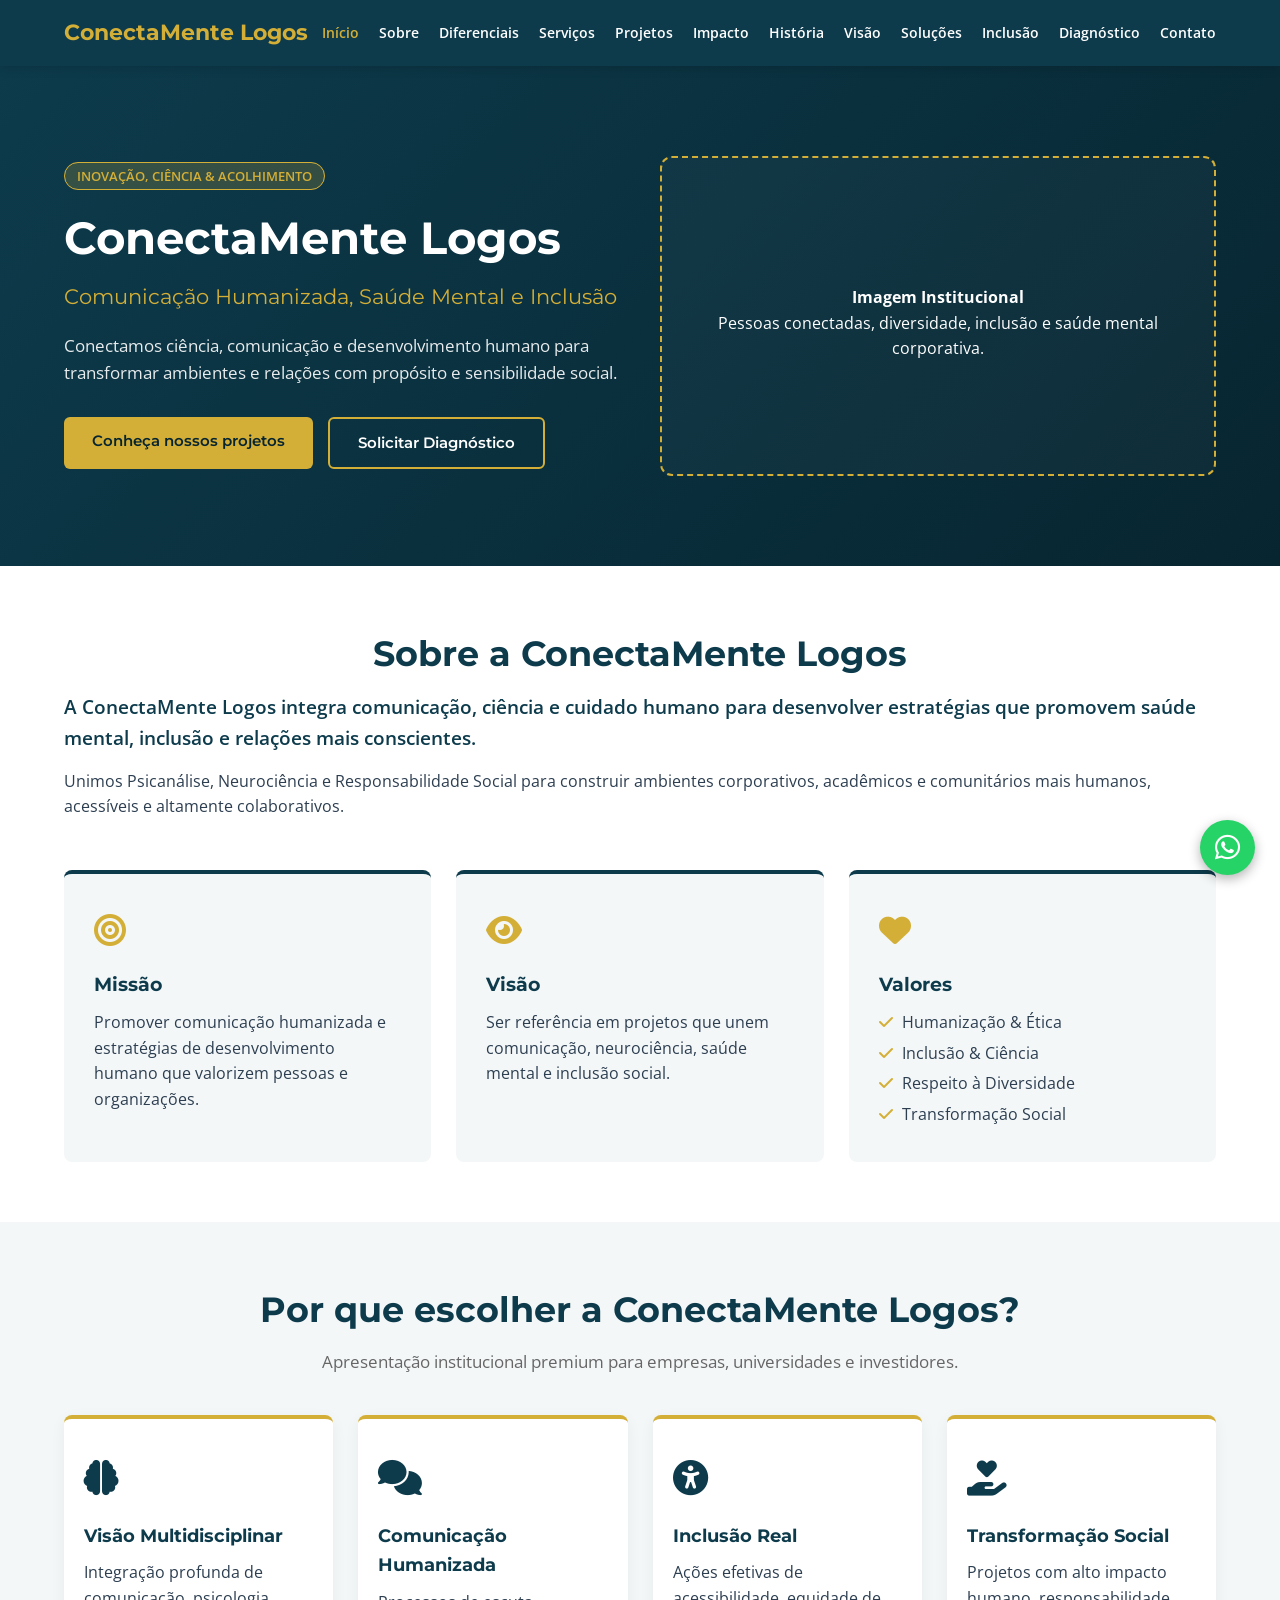
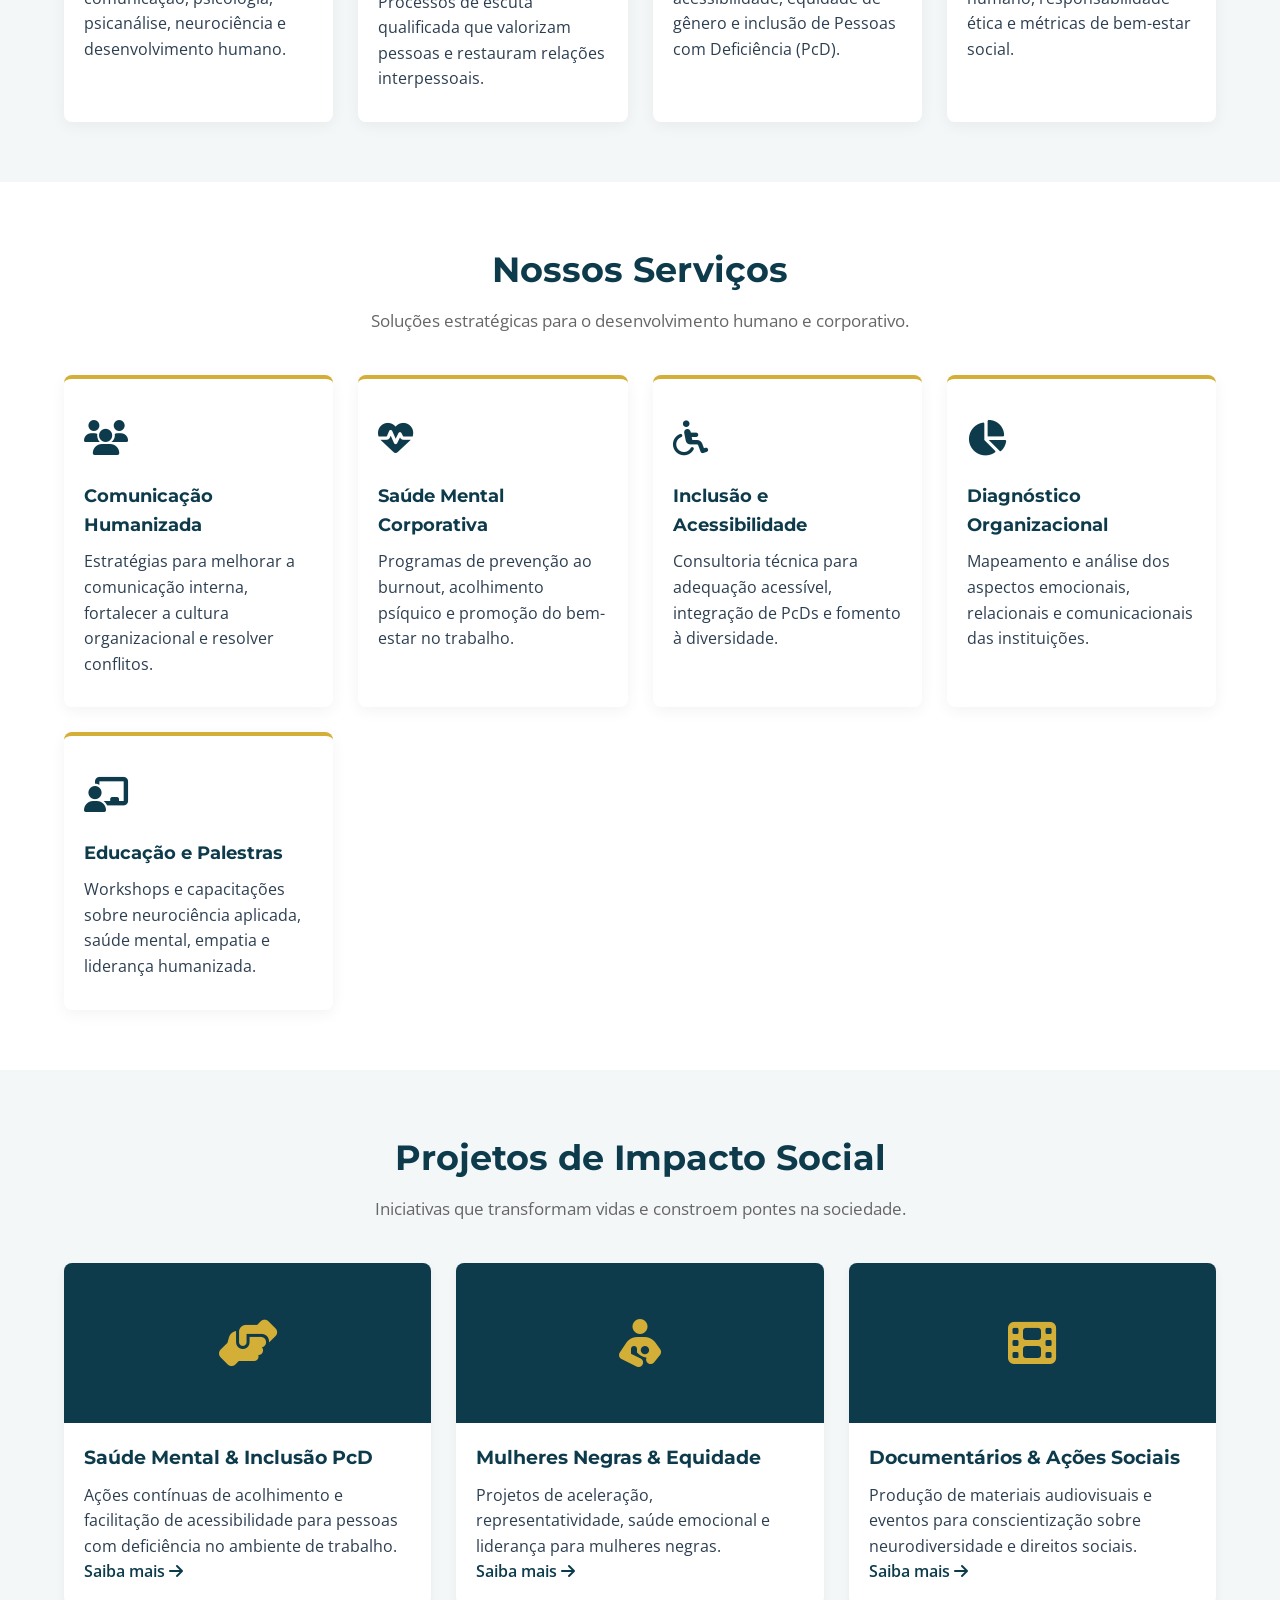
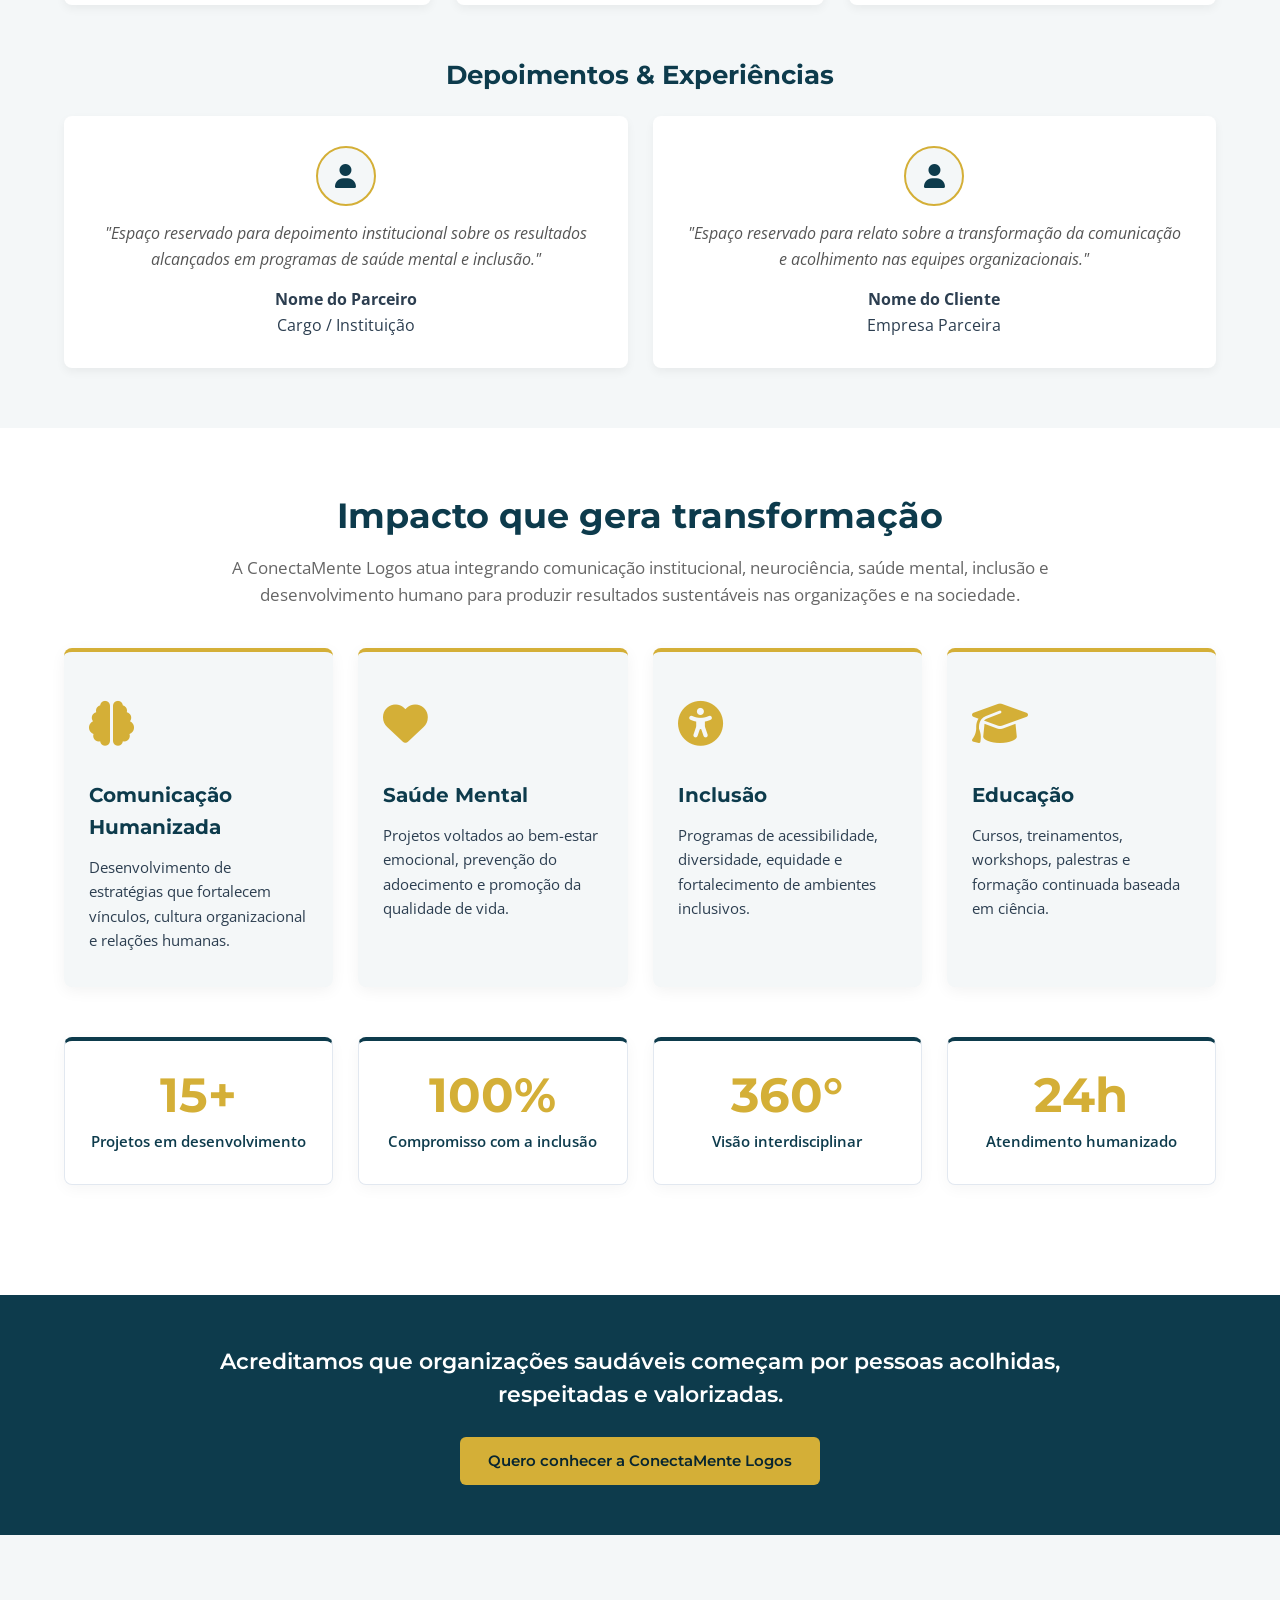
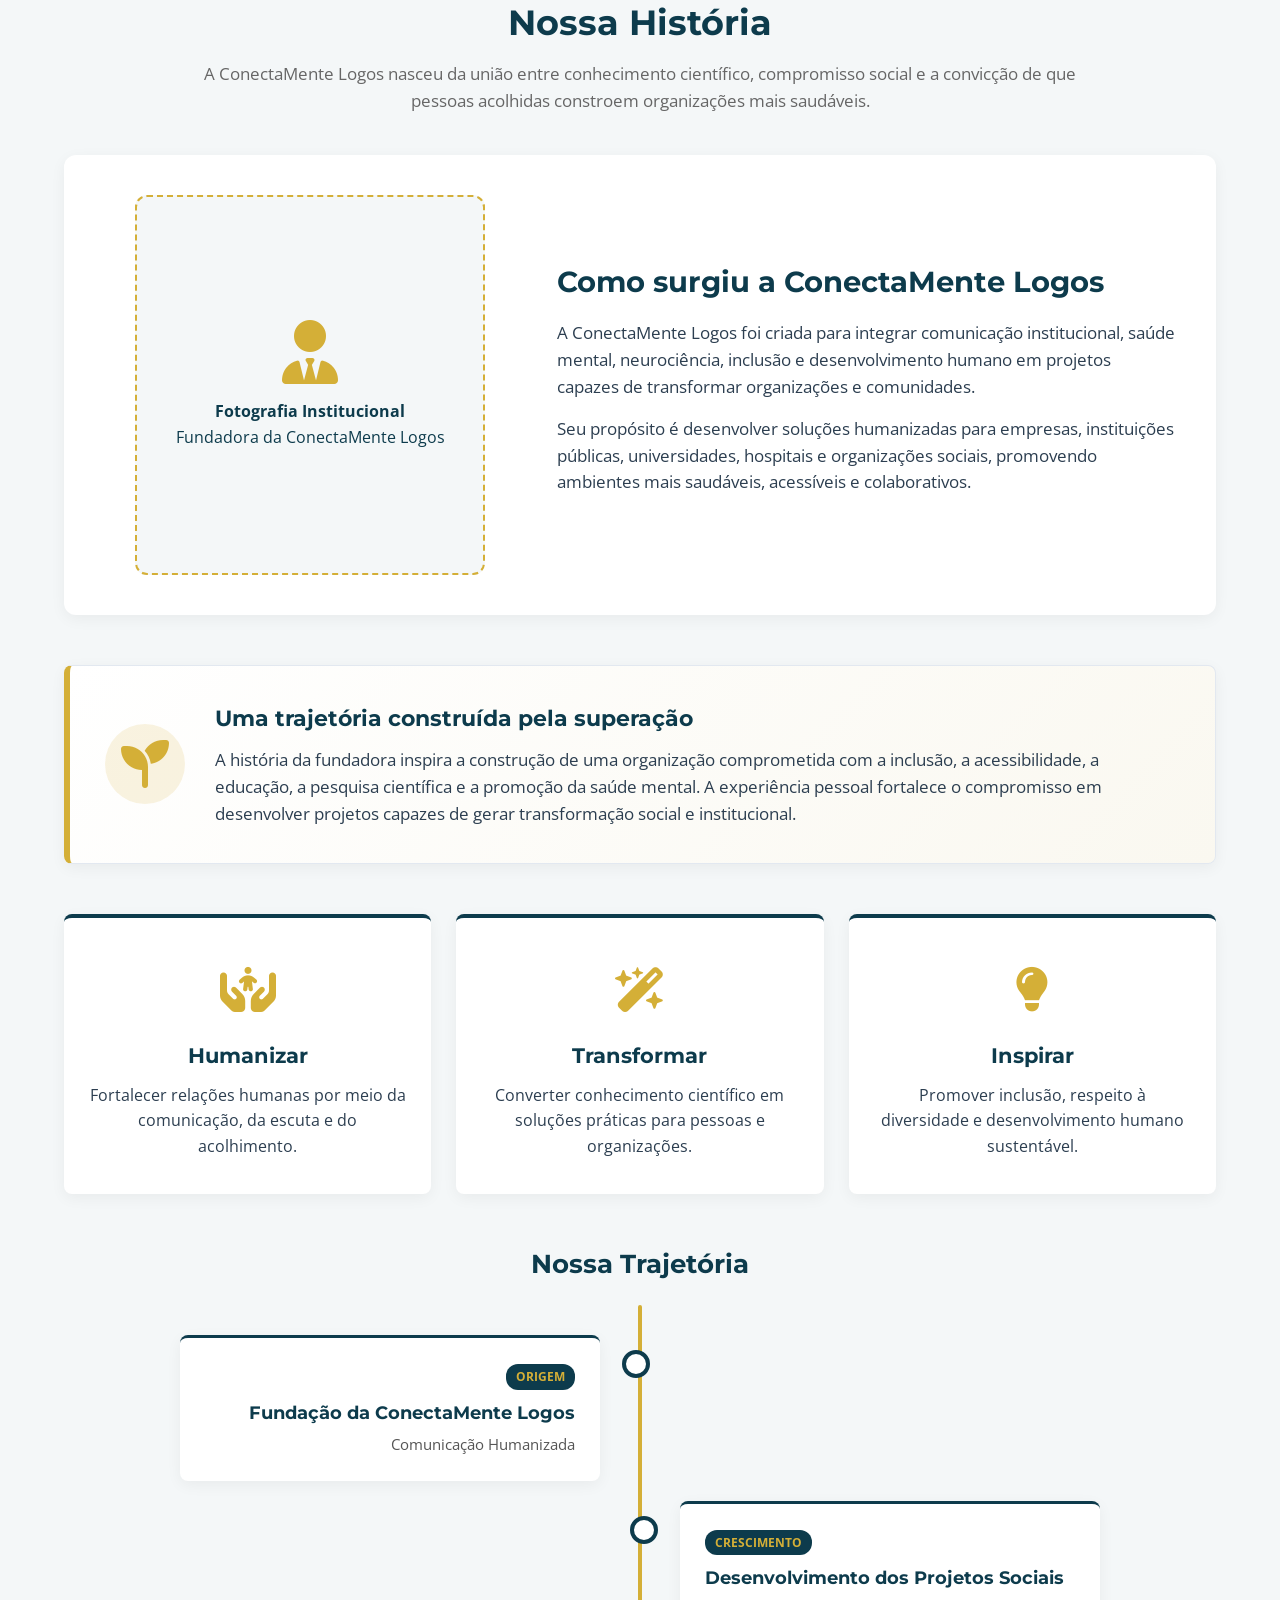
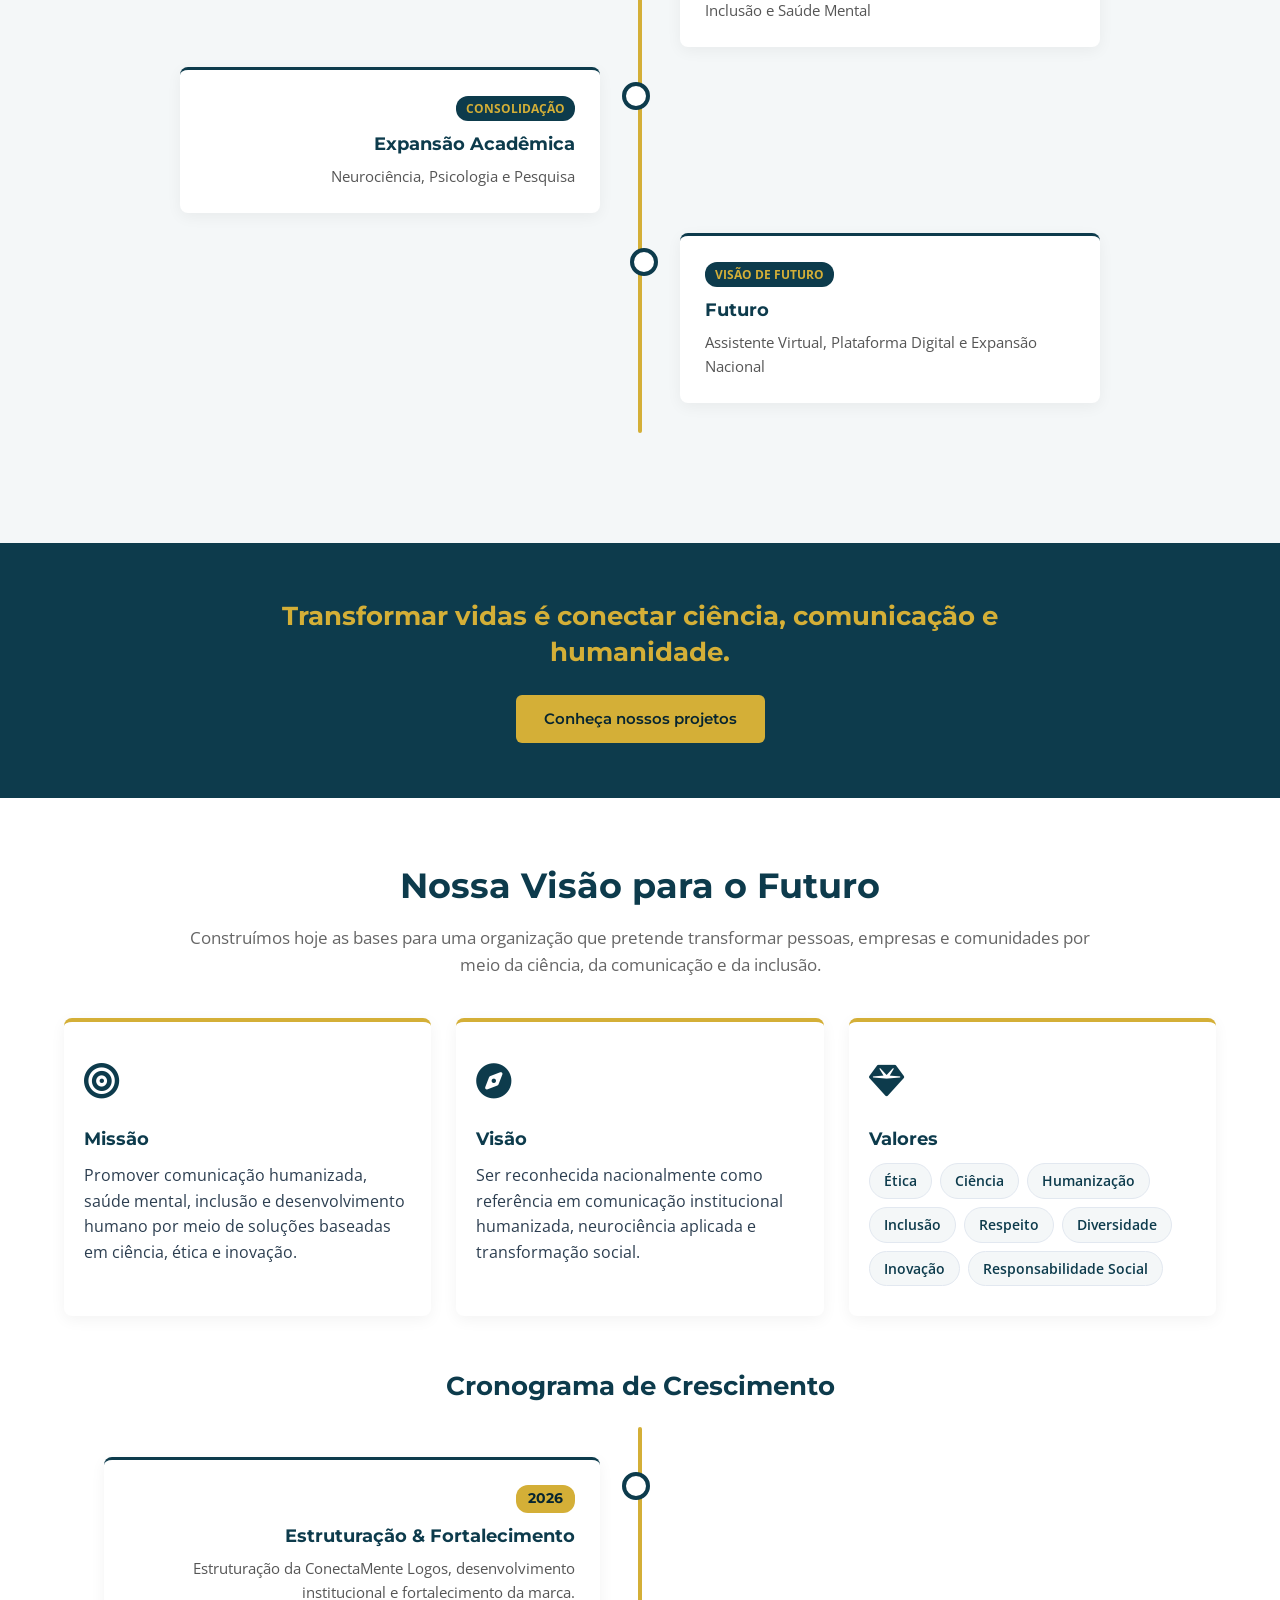
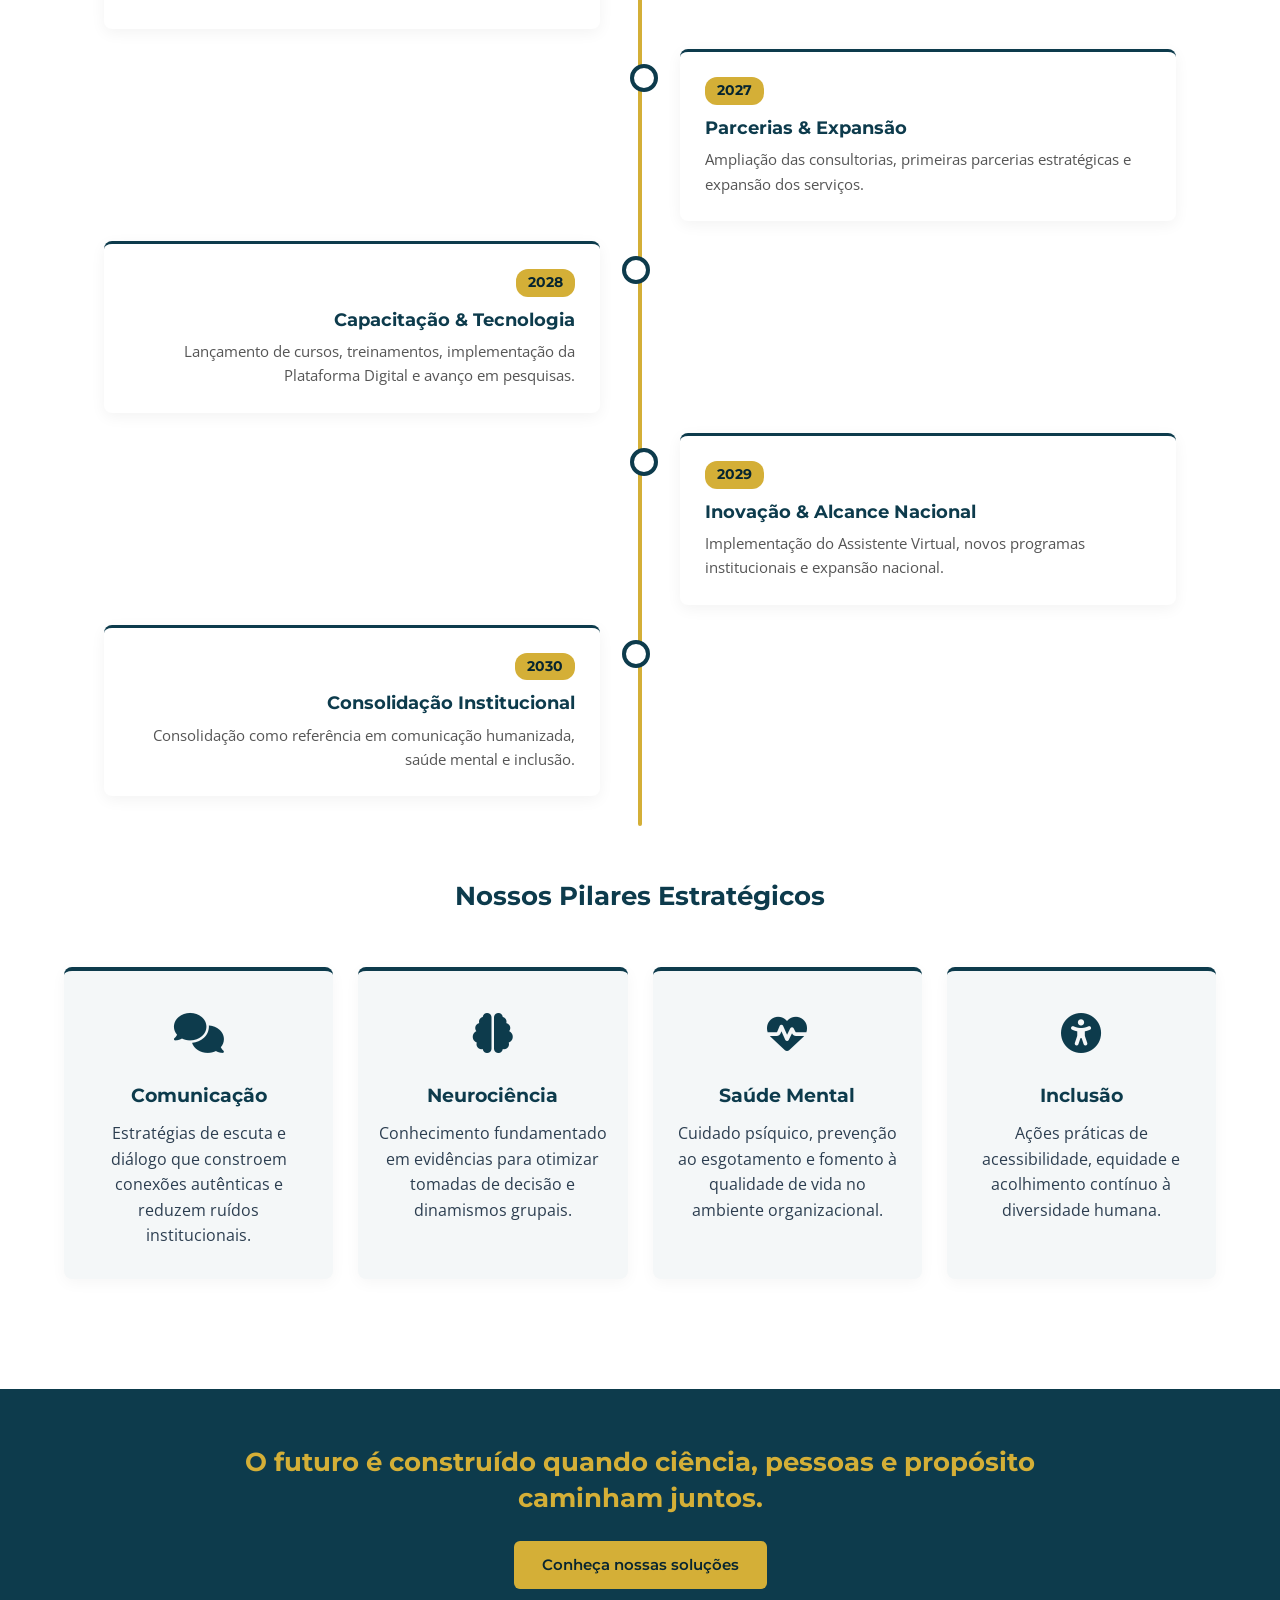
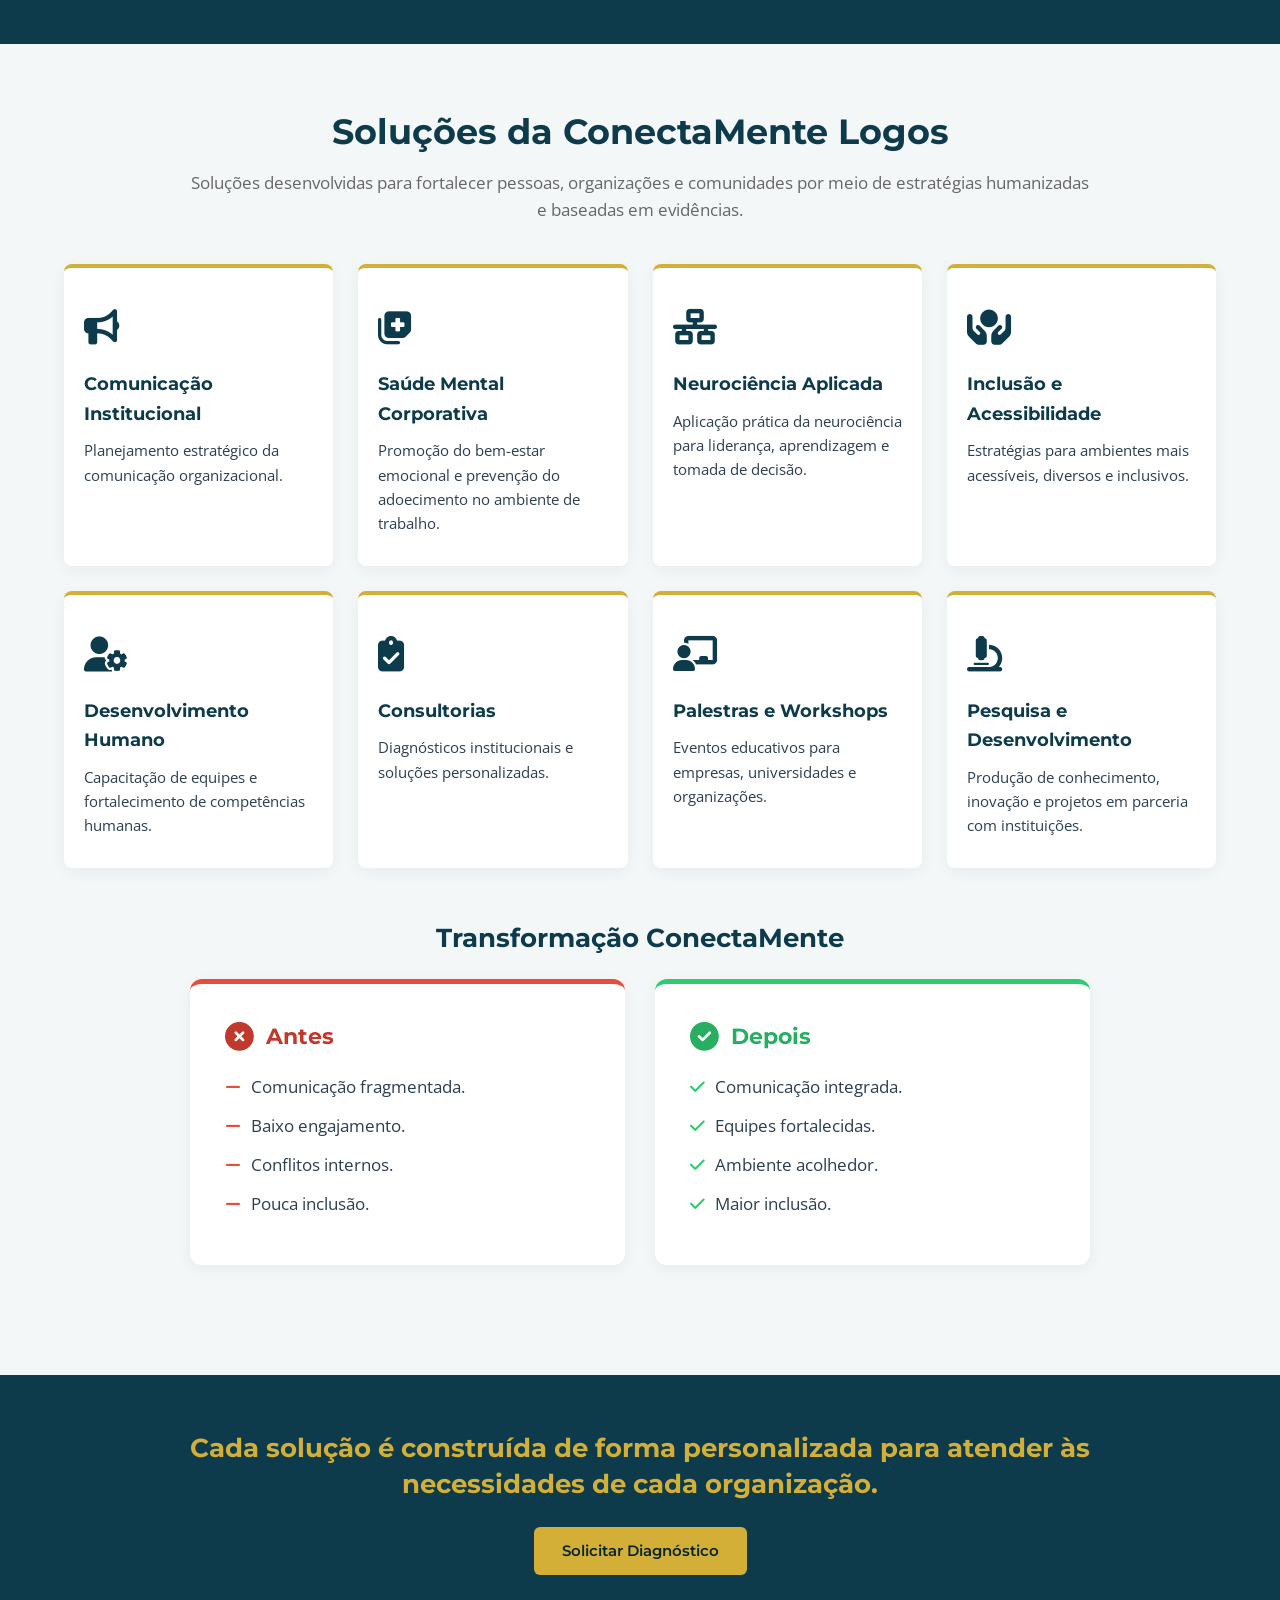
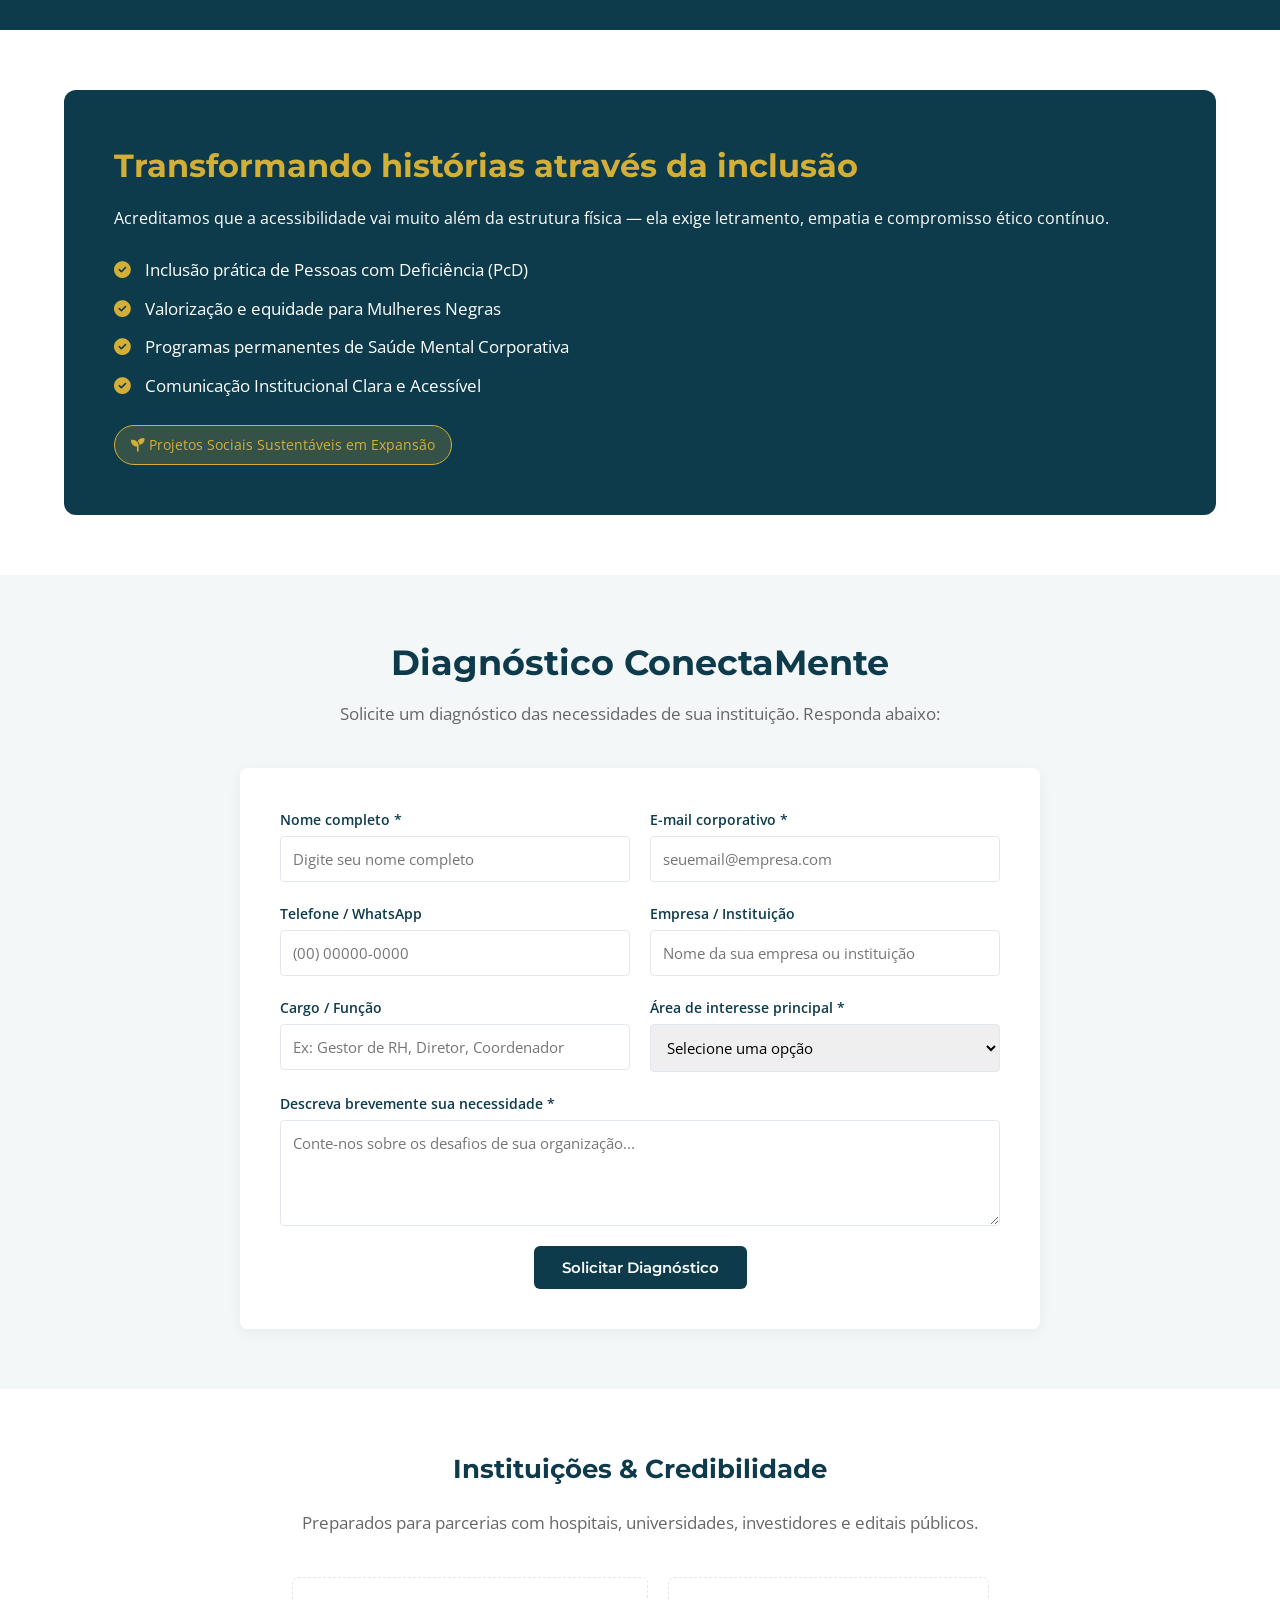
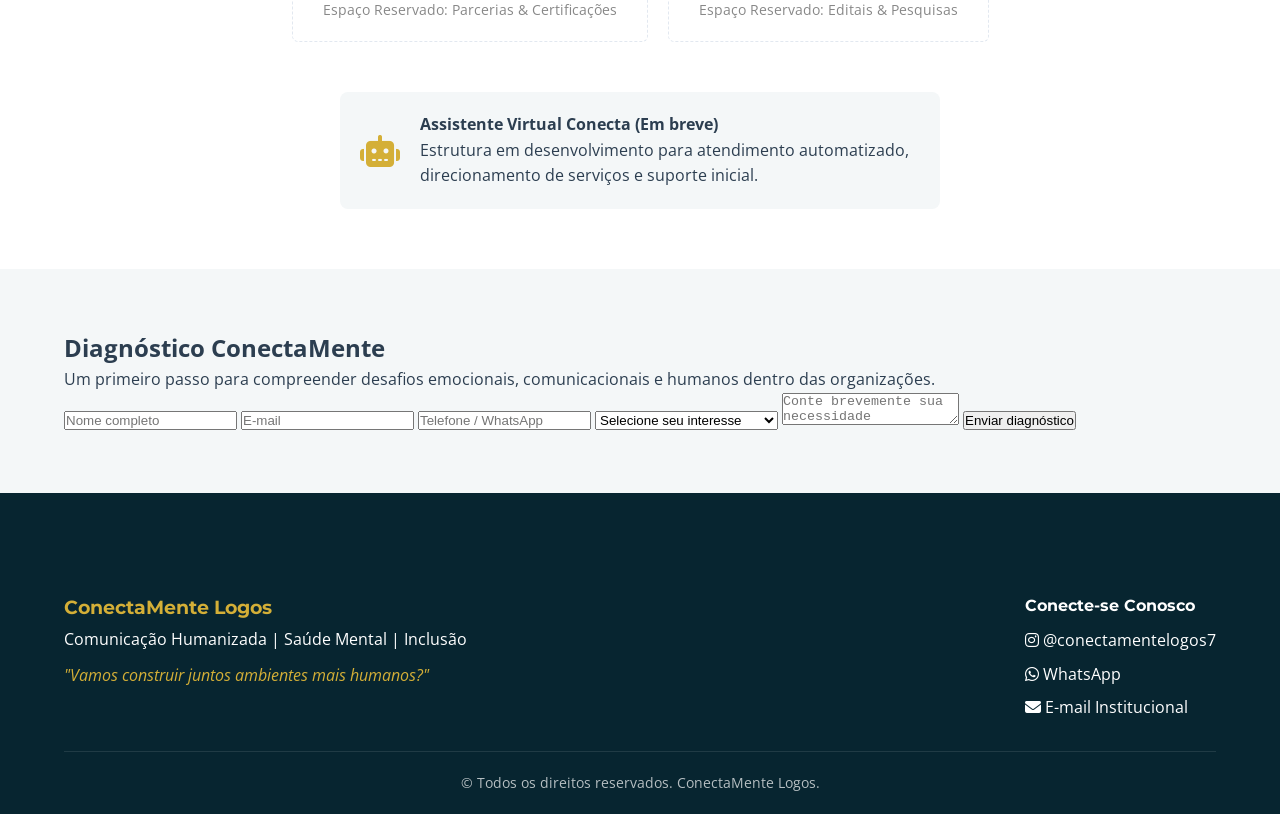
==== commit 2e1a4e87: "Update index.html" ====
--- a/index.html
+++ b/index.html
@@ -726,7 +726,47 @@
       </div>
     </div>
   </section>
-
+<section id="diagnostico" class="diagnostico">
+    <div class="container">
+        <h2>Diagnóstico ConectaMente</h2>
+
+        <p>
+            Um primeiro passo para compreender desafios emocionais,
+            comunicacionais e humanos dentro das organizações.
+        </p>
+
+        <form id="formDiagnostico">
+
+            <input 
+                type="text" 
+                placeholder="Nome completo"
+                required>
+
+            <input 
+                type="email" 
+                placeholder="E-mail"
+                required>
+
+            <input 
+                type="tel" 
+                placeholder="Telefone / WhatsApp"
+                required>
+
+            <select required>
+                <option value="">Selecione seu interesse</option>
+                <option>Comunicação Humanizada</option>
+                <option>Saúde Mental Corporativa</option>
+                <option>Inclusão e Acessibilidade</option>
+                <option>Palestras e Workshops</option>
+            </select>
+
+            <textarea placeholder="Conte brevemente sua necessidade"></textarea>
+
+            <button type="submit">Enviar diagnóstico</button>
+
+        </form>
+    </div>
+</section>
   <!-- BOTÃO FLUTUANTE DO WHATSAPP -->
   <a href="https://wa.me/5500000000000" class="whatsapp-btn" target="_blank" aria-label="Fale conosco pelo WhatsApp" title="Fale conosco">
     <i class="fa-brands fa-whatsapp"></i>
--- a/style.css
+++ b/style.css
@@ -172,7 +172,7 @@
   color: var(--branco);
   text-decoration: none;
   font-weight: 600;
-  font-size: 0.9rem;
+  font-size: 0.88rem;
   transition: color 0.3s ease;
 }
 
@@ -576,13 +576,12 @@
 }
 
 /* ==========================================================================
-   ESTILOS DA NOVA SEÇÃO: NOSSA HISTÓRIA, FUNDADORA E PROPÓSITO (ETAPA 4)
+   NOSSA HISTÓRIA, FUNDADORA E PROPÓSITO
    ========================================================================== */
 .nossa-historia {
   background-color: var(--cinza-claro);
 }
 
-/* Bloco 1: Foto + História */
 .historia-grid {
   display: grid;
   grid-template-columns: 1fr 1.5fr;
@@ -645,7 +644,6 @@
   color: var(--texto-escuro);
 }
 
-/* Bloco 2: Trajetória / Missão Pessoal */
 .trajetoria-card {
   background: linear-gradient(135deg, var(--branco) 0%, #FAF8F0 100%);
   border: 1px solid var(--cinza-medio);
@@ -683,7 +681,6 @@
   line-height: 1.6;
 }
 
-/* Bloco 3: Propósito (Humanizar, Transformar, Inspirar) */
 .proposito-grid {
   display: grid;
   grid-template-columns: repeat(auto-fit, minmax(280px, 1fr));
@@ -718,7 +715,6 @@
   margin-bottom: 10px;
 }
 
-/* Bloco 4: Linha do Tempo (Timeline) */
 .timeline-container {
   position: relative;
   max-width: 1000px;
@@ -810,7 +806,6 @@
   font-size: 0.95rem;
 }
 
-/* Bloco 5: Banner Frase de Impacto */
 .banner-historia {
   background-color: var(--azul-petroleo);
   color: var(--branco);
@@ -825,6 +820,216 @@
   color: var(--dourado);
   max-width: 900px;
   line-height: 1.4;
+}
+
+/* ==========================================================================
+   ESTILOS DA SEÇÃO: NOSSA VISÃO PARA O FUTURO (ETAPA 5)
+   ========================================================================== */
+.visao-futuro {
+  background-color: var(--branco);
+}
+
+.visao-grid {
+  grid-template-columns: repeat(auto-fit, minmax(300px, 1fr));
+}
+
+.visao-card {
+  text-align: left;
+}
+
+.valores-pills {
+  display: flex;
+  flex-wrap: wrap;
+  gap: 8px;
+  list-style: none;
+  margin-top: 10px;
+}
+
+.valores-pills li {
+  background-color: var(--cinza-claro);
+  color: var(--azul-petroleo);
+  font-weight: 600;
+  font-size: 0.85rem;
+  padding: 6px 14px;
+  border-radius: 20px;
+  border: 1px solid var(--cinza-medio);
+}
+
+.timeline-ano {
+  display: inline-block;
+  background-color: var(--dourado);
+  color: var(--azul-escuro);
+  font-family: var(--fonte-titulo);
+  font-weight: 700;
+  font-size: 0.85rem;
+  padding: 3px 12px;
+  border-radius: 12px;
+  margin-bottom: 8px;
+}
+
+.pilares-grid {
+  grid-template-columns: repeat(auto-fit, minmax(220px, 1fr));
+}
+
+.pilar-card {
+  background-color: var(--cinza-claro);
+  padding: 30px 20px;
+  border-radius: 8px;
+  text-align: center;
+  box-shadow: 0 4px 15px rgba(0,0,0,0.04);
+  border-top: 4px solid var(--azul-petroleo);
+  transition: all 0.3s ease;
+}
+
+.pilar-card:hover {
+  transform: translateY(-8px);
+  box-shadow: 0 8px 25px rgba(0,0,0,0.1);
+  border-top-color: var(--dourado);
+  background-color: var(--branco);
+}
+
+.pilar-icon {
+  font-size: 2.5rem;
+  color: var(--azul-petroleo);
+  margin-bottom: 15px;
+  transition: color 0.3s ease;
+}
+
+.pilar-card:hover .pilar-icon {
+  color: var(--dourado);
+}
+
+.pilar-card h3 {
+  font-family: var(--fonte-titulo);
+  color: var(--azul-petroleo);
+  font-size: 1.2rem;
+  margin-bottom: 10px;
+}
+
+.banner-visao {
+  background-color: var(--azul-petroleo);
+  color: var(--branco);
+  padding: 55px 0;
+  text-align: center;
+}
+
+/* ==========================================================================
+   ESTILOS DA SEÇÃO: SOLUÇÕES DA CONECTAMENTE LOGOS (ETAPA 6)
+   ========================================================================== */
+.solucoes-futuro {
+  background-color: var(--cinza-claro);
+}
+
+.solucoes-grid {
+  grid-template-columns: repeat(auto-fit, minmax(250px, 1fr));
+}
+
+.solucao-card {
+  background-color: var(--branco);
+  padding: 30px 20px;
+  border-radius: 8px;
+  box-shadow: 0 4px 15px rgba(0,0,0,0.05);
+  border-top: 4px solid var(--dourado);
+  transition: transform 0.3s ease, box-shadow 0.3s ease;
+}
+
+.solucao-card:hover {
+  transform: translateY(-8px);
+  box-shadow: 0 8px 25px rgba(0,0,0,0.1);
+}
+
+.solucao-icon {
+  font-size: 2.2rem;
+  color: var(--azul-petroleo);
+  margin-bottom: 15px;
+}
+
+.solucao-card h3 {
+  font-family: var(--fonte-titulo);
+  color: var(--azul-petroleo);
+  font-size: 1.15rem;
+  margin-bottom: 10px;
+}
+
+.solucao-card p {
+  font-size: 0.95rem;
+  color: var(--texto-escuro);
+}
+
+/* Estrutura Comparativa (Antes x Depois) */
+.comparativo-grid {
+  display: grid;
+  grid-template-columns: 1fr 1fr;
+  gap: 30px;
+  max-width: 900px;
+  margin: 0 auto;
+}
+
+.comparativo-card {
+  padding: 35px;
+  border-radius: 12px;
+  box-shadow: 0 4px 15px rgba(0,0,0,0.05);
+}
+
+.comparativo-card.antes {
+  background-color: var(--branco);
+  border-top: 5px solid #E74C3C;
+}
+
+.comparativo-card.depois {
+  background-color: var(--branco);
+  border-top: 5px solid #2ECC71;
+}
+
+.comparativo-header {
+  display: flex;
+  align-items: center;
+  gap: 12px;
+  margin-bottom: 20px;
+}
+
+.comparativo-header h4 {
+  font-family: var(--fonte-titulo);
+  font-size: 1.4rem;
+}
+
+.comparativo-card.antes .comparativo-header {
+  color: #C0392B;
+}
+
+.comparativo-card.depois .comparativo-header {
+  color: #27AE60;
+}
+
+.comparativo-header i {
+  font-size: 1.8rem;
+}
+
+.comparativo-lista {
+  list-style: none;
+}
+
+.comparativo-lista li {
+  margin-bottom: 12px;
+  font-size: 1.05rem;
+  display: flex;
+  align-items: center;
+  gap: 10px;
+}
+
+.comparativo-card.antes .comparativo-lista i {
+  color: #E74C3C;
+}
+
+.comparativo-card.depois .comparativo-lista i {
+  color: #2ECC71;
+}
+
+.banner-solucoes {
+  background-color: var(--azul-petroleo);
+  color: var(--branco);
+  padding: 55px 0;
+  text-align: center;
 }
 
 /* ==========================================================================
@@ -1096,6 +1301,10 @@
     flex-direction: column;
     text-align: center;
   }
+
+  .comparativo-grid {
+    grid-template-columns: 1fr;
+  }
 }
 
 @media (max-width: 768px) {
@@ -1130,11 +1339,13 @@
 
   .impacto-cards-grid,
   .indicadores-grid,
-  .proposito-grid {
+  .proposito-grid,
+  .visao-grid,
+  .pilares-grid,
+  .solucoes-grid {
     grid-template-columns: 1fr;
   }
 
-  /* Ajustes para a Linha do Tempo em Telas Pequenas */
   .timeline::after {
     left: 20px;
   }
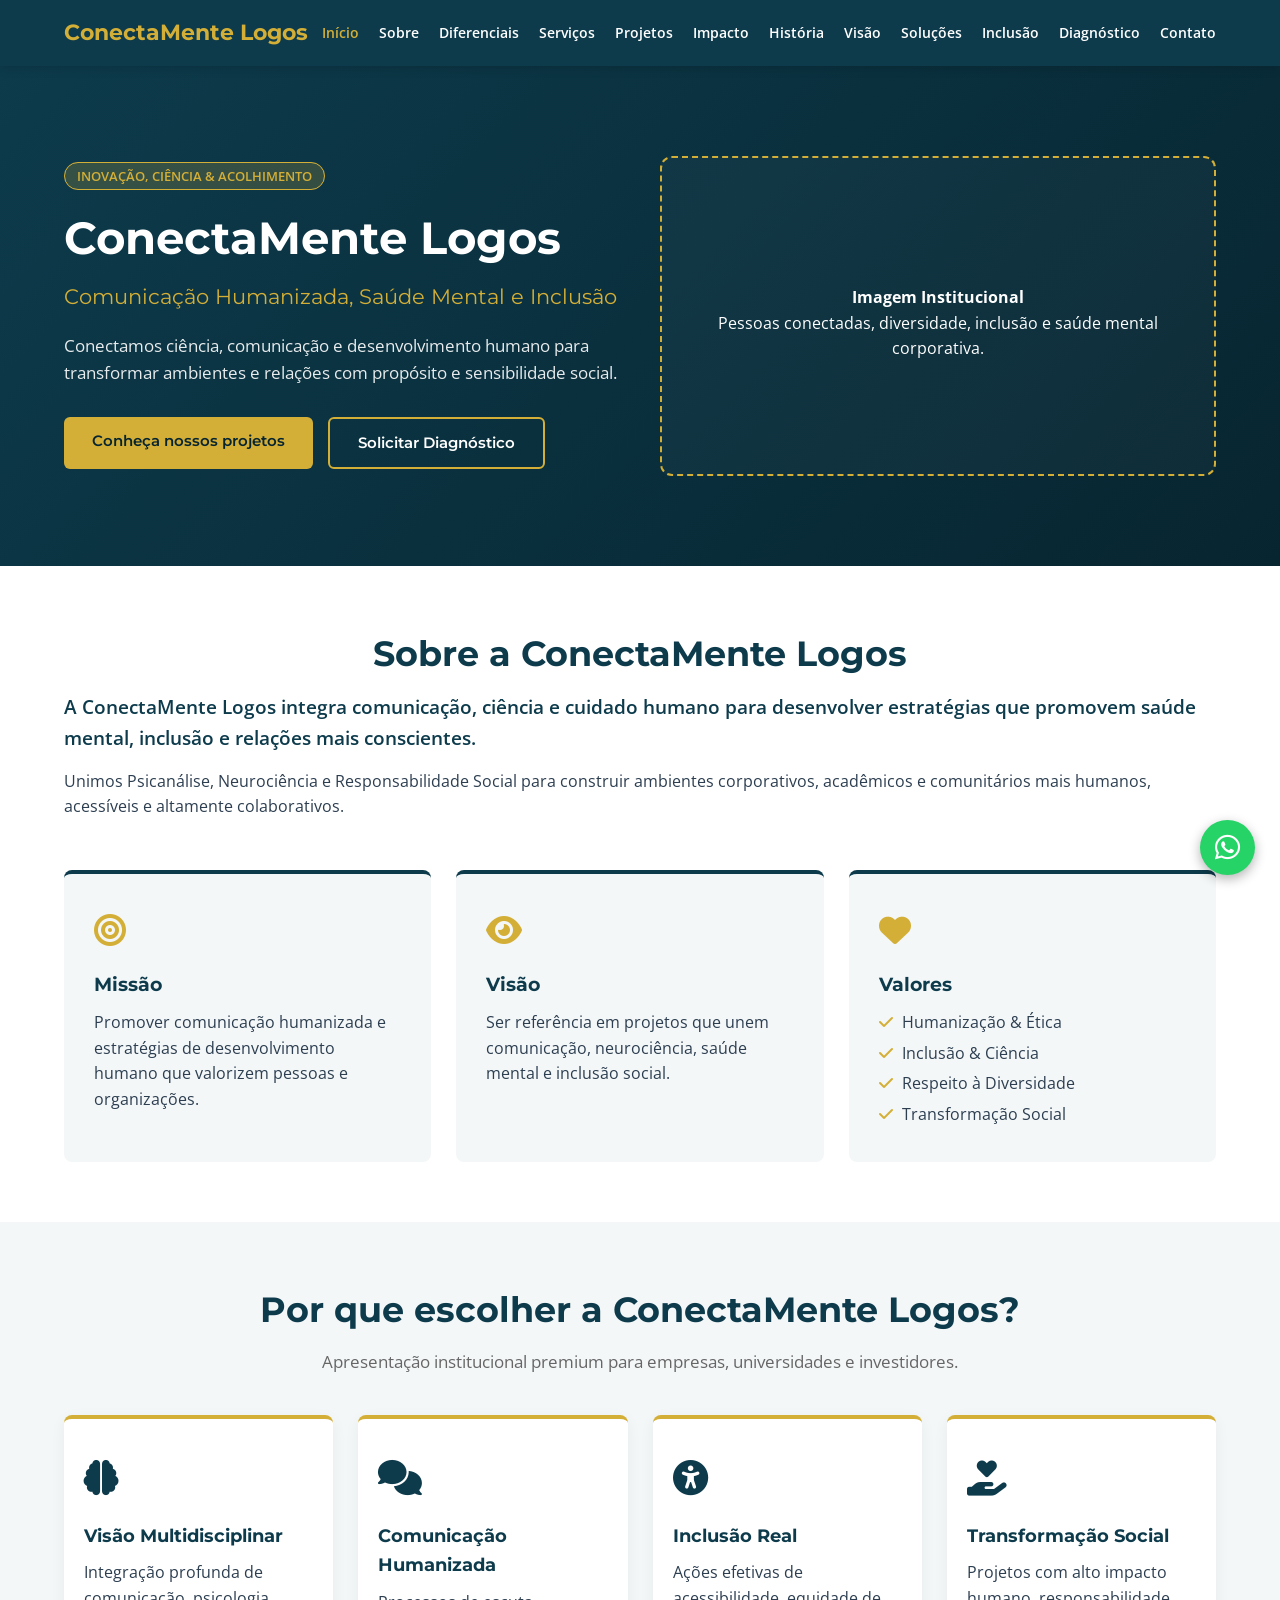
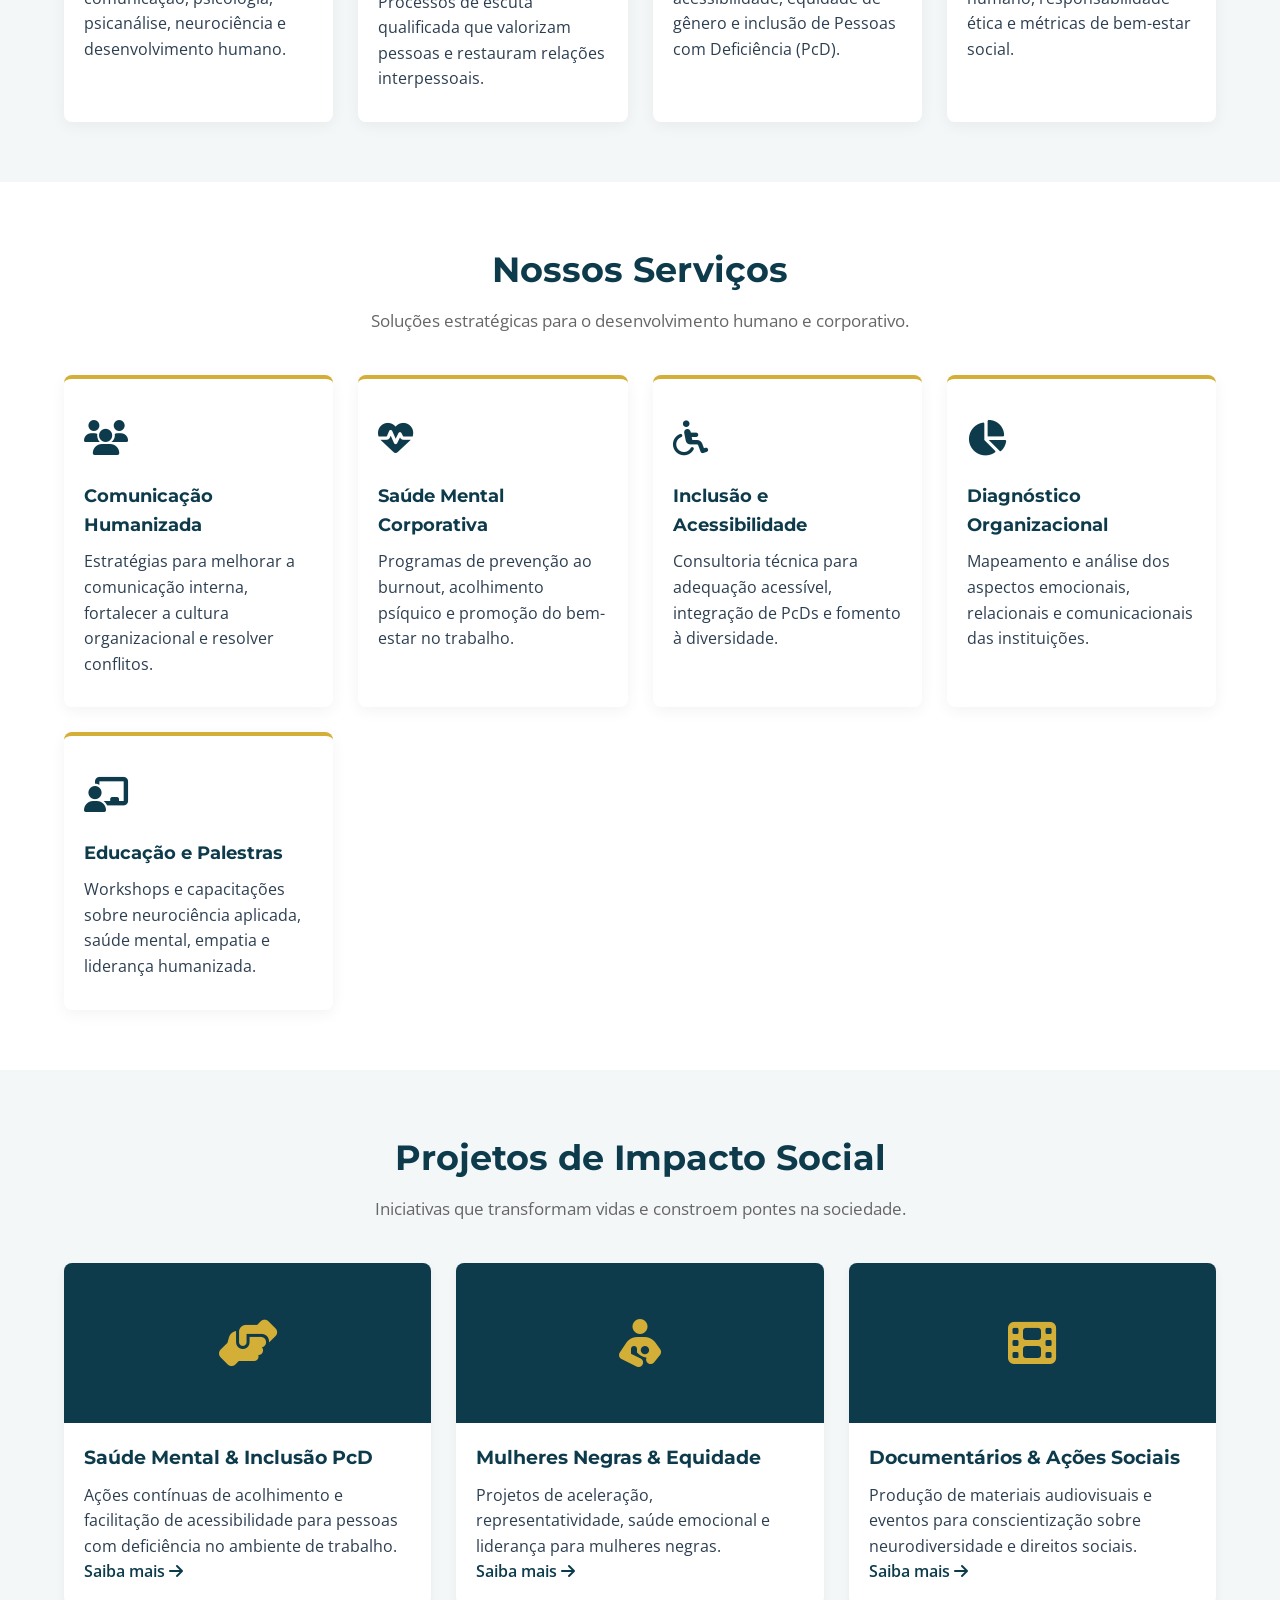
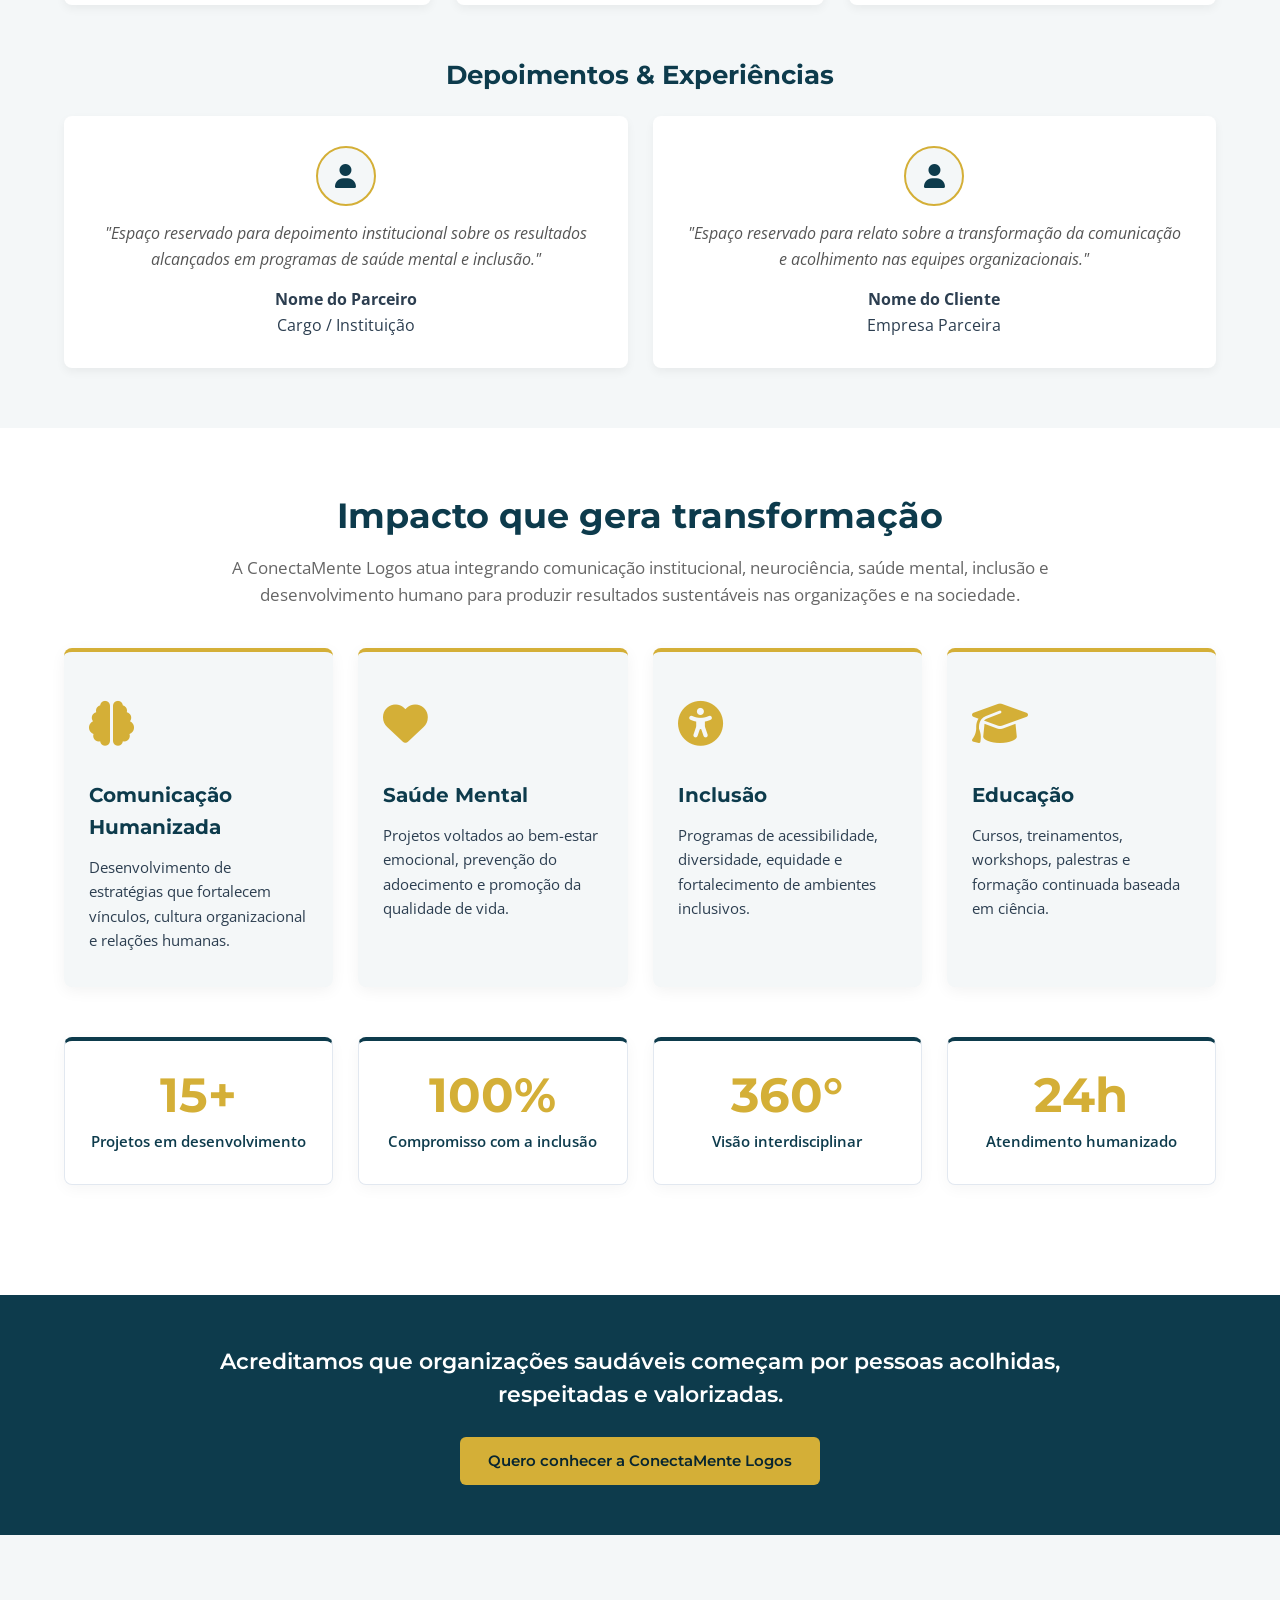
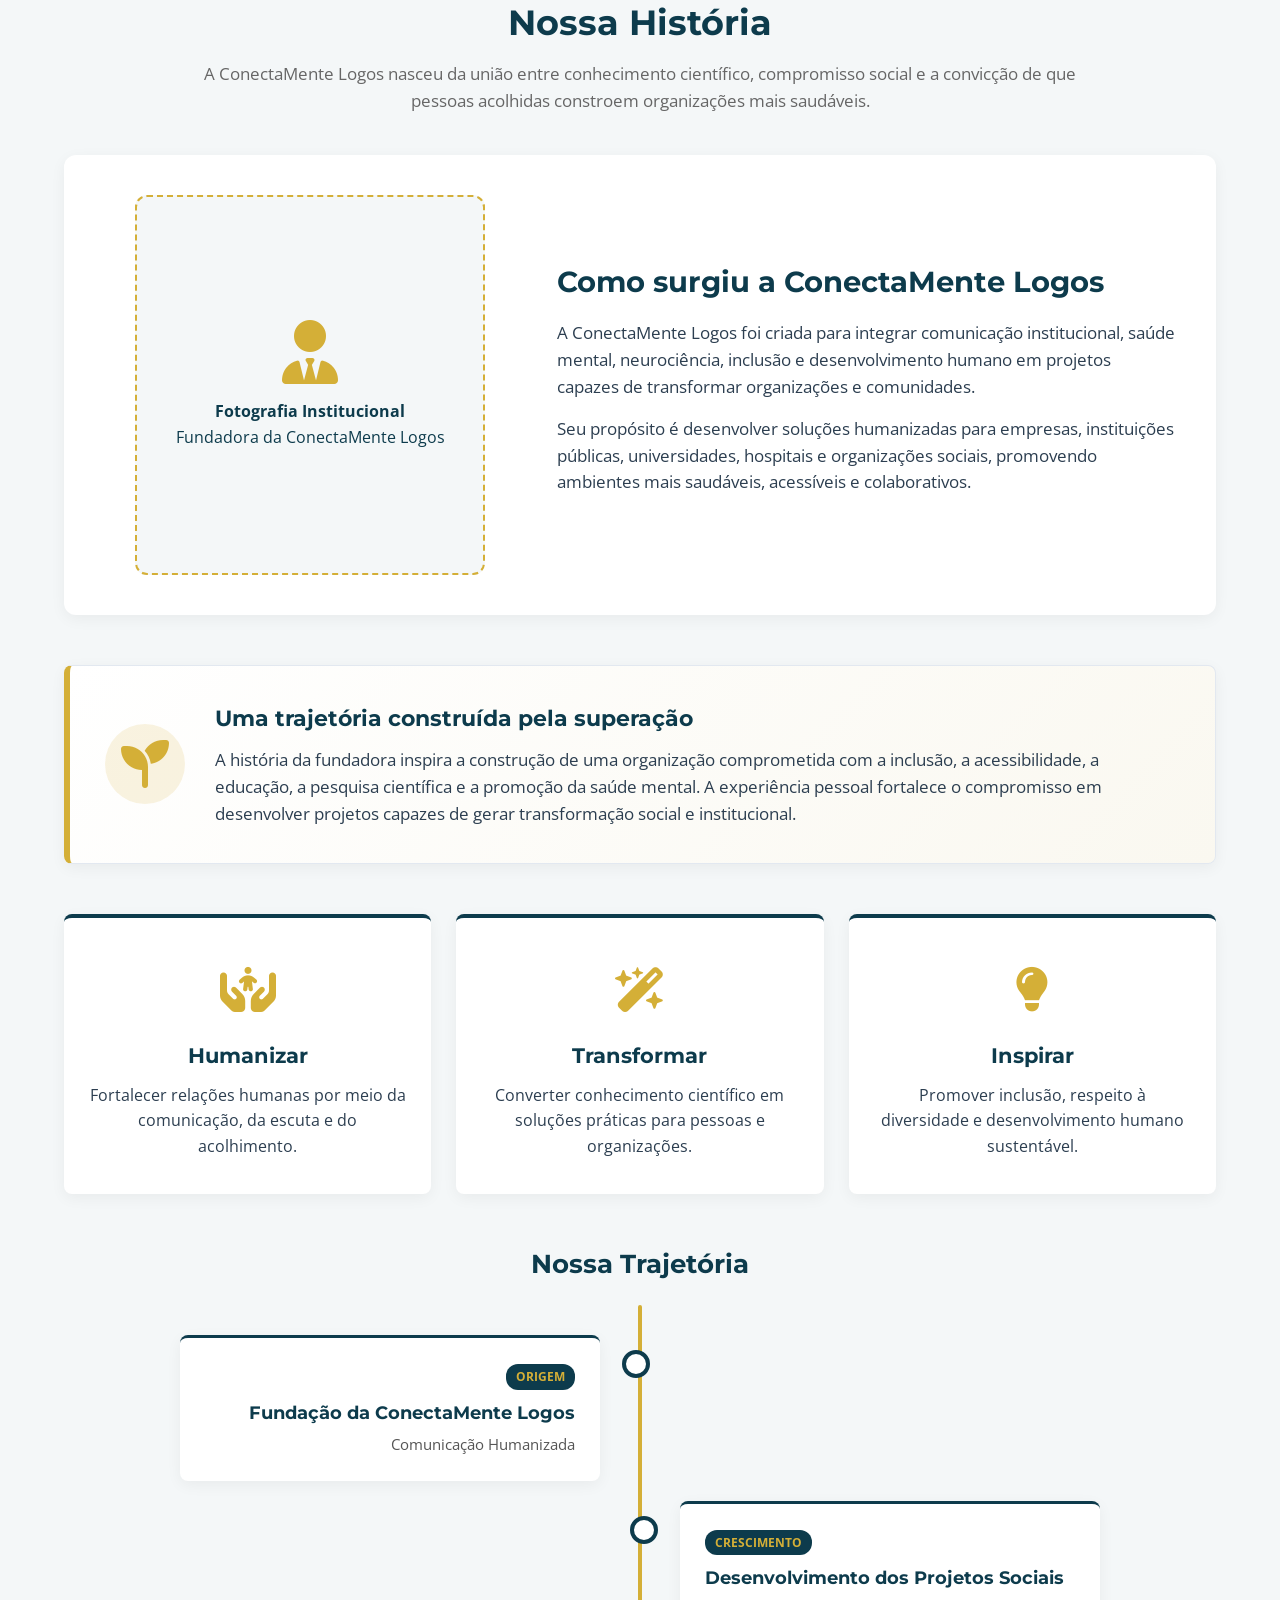
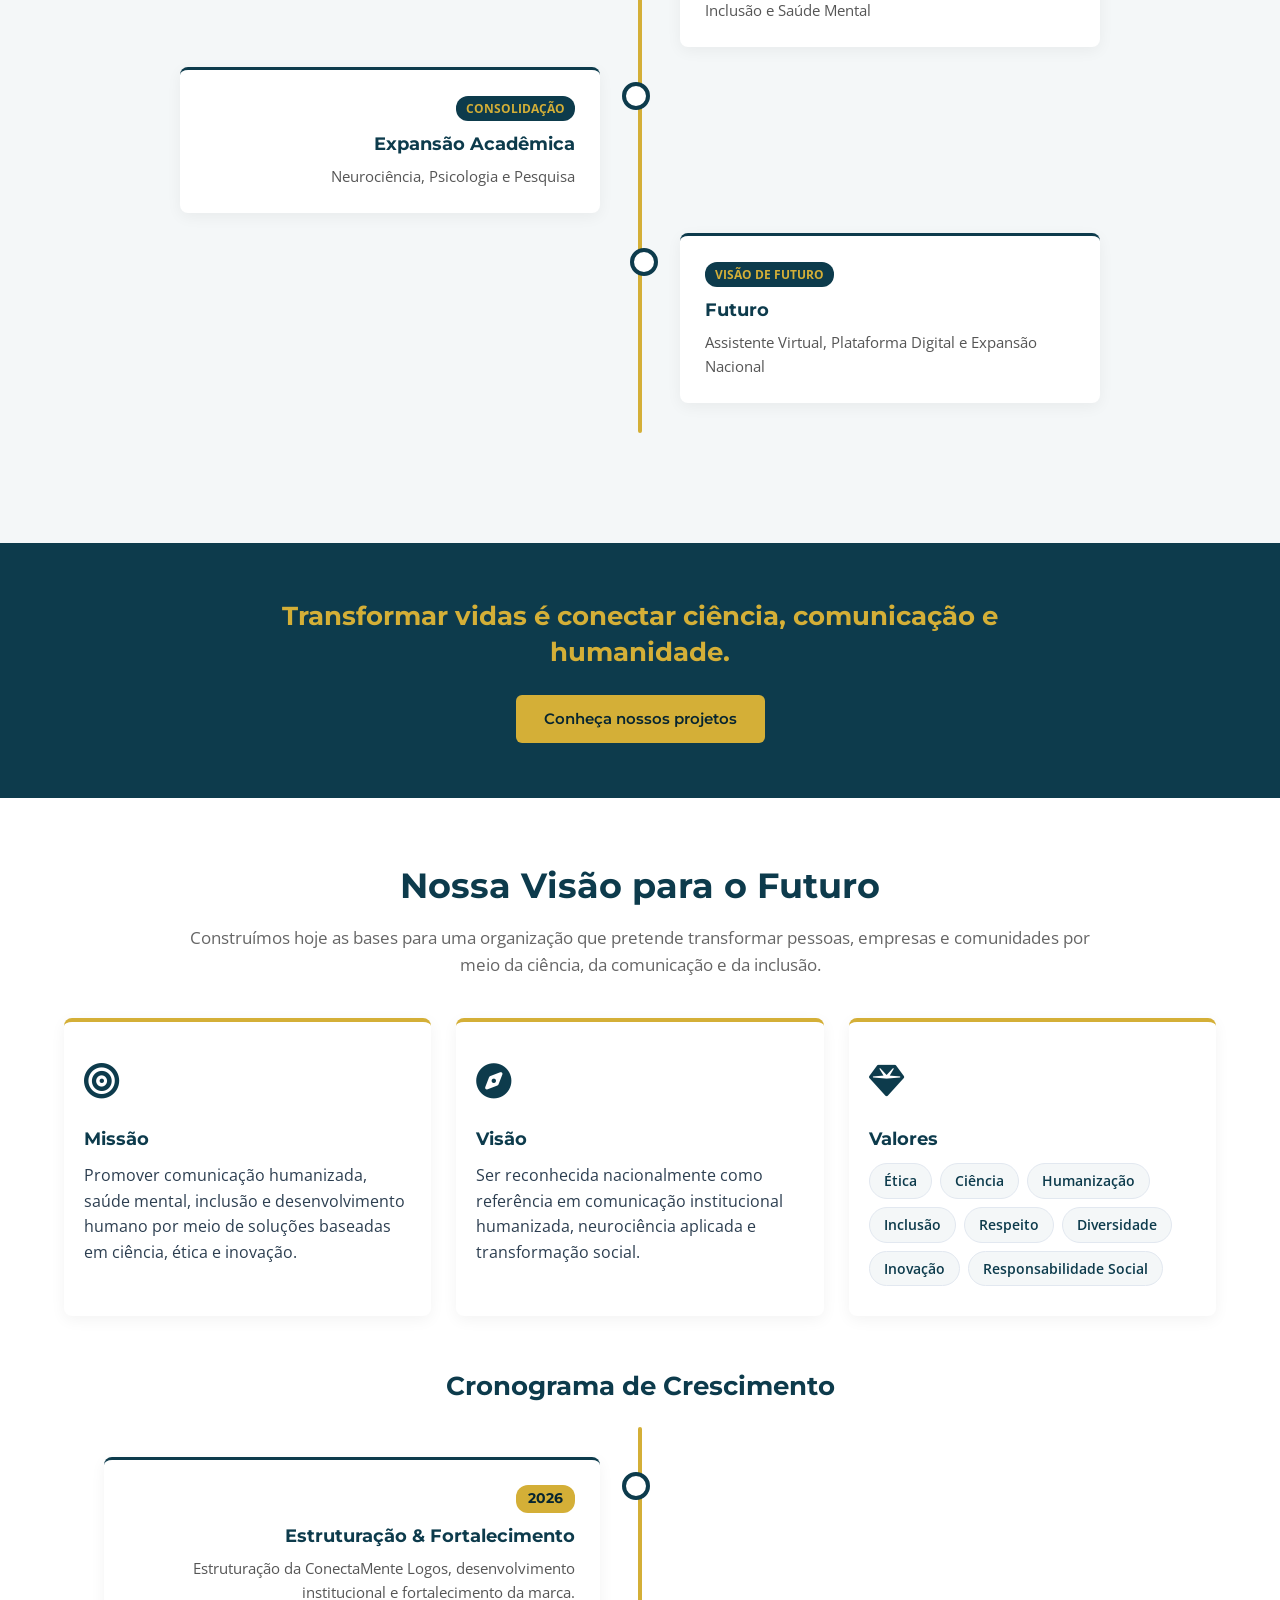
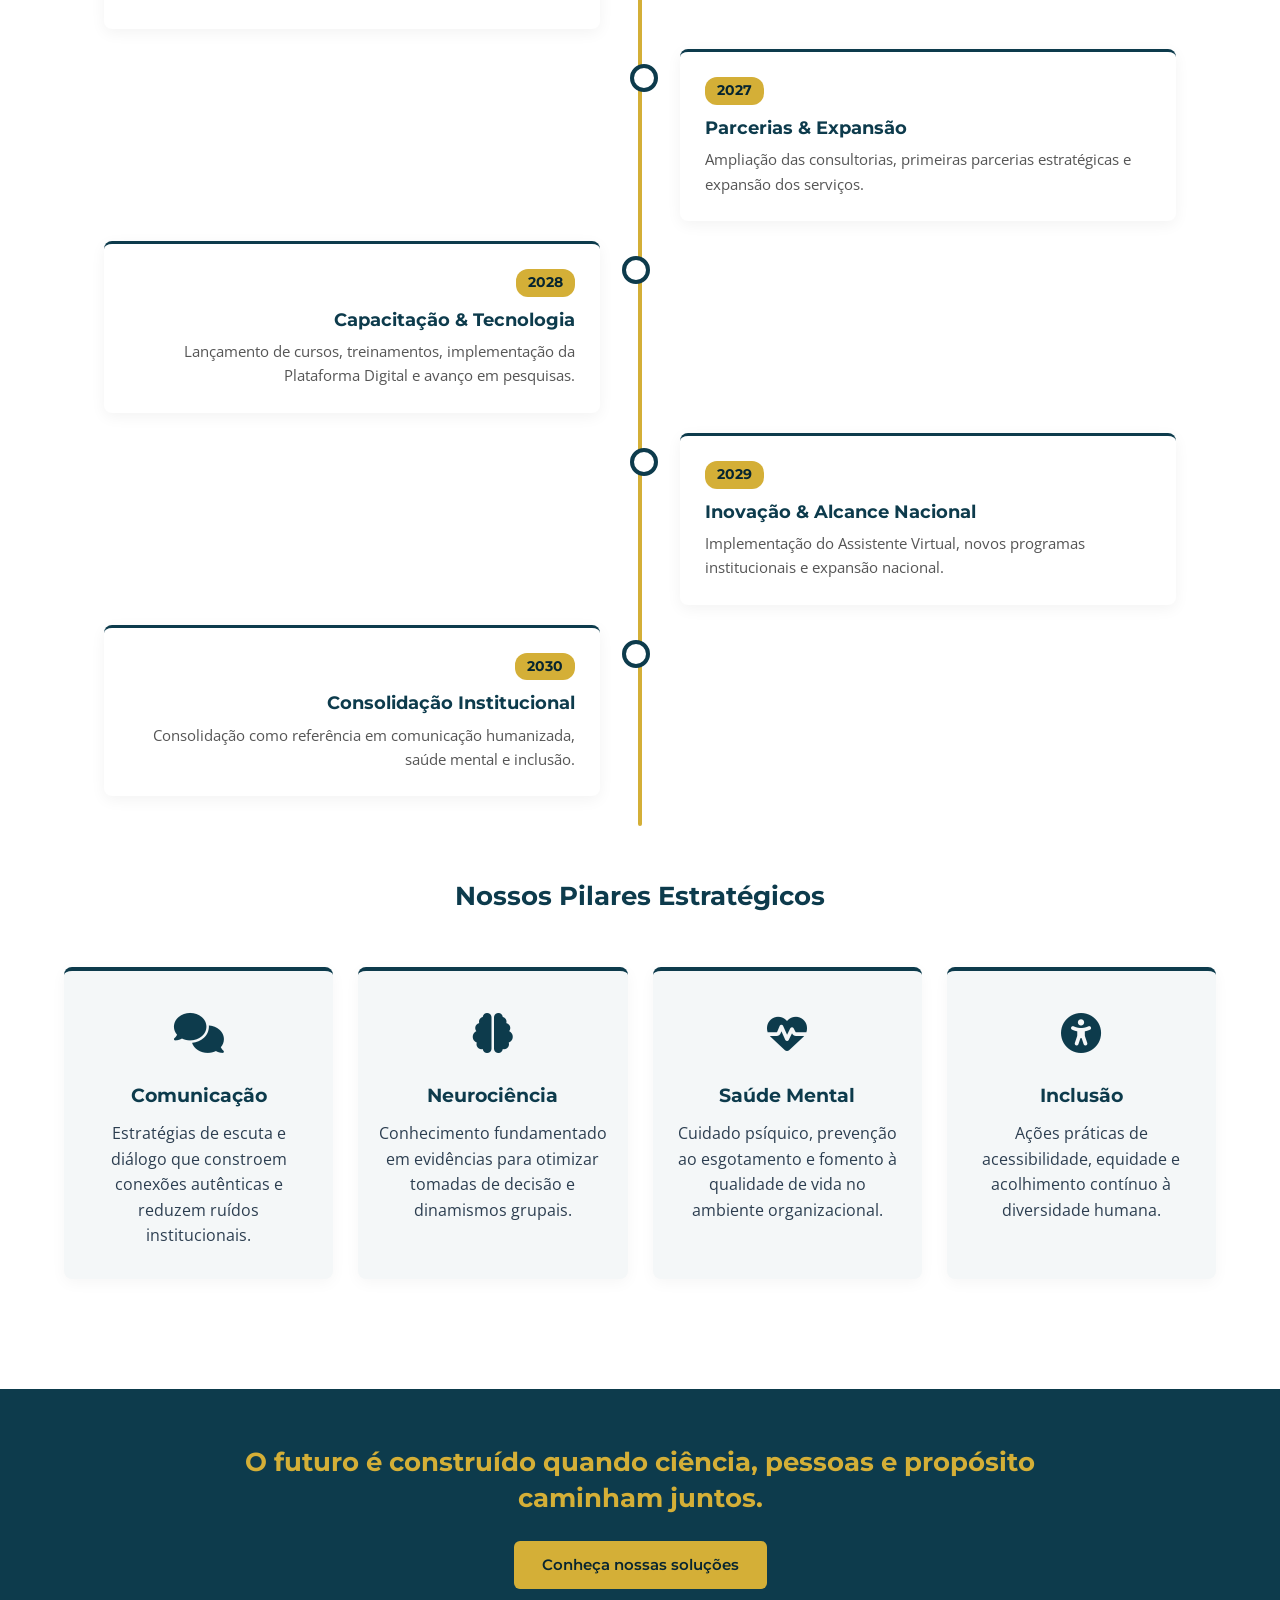
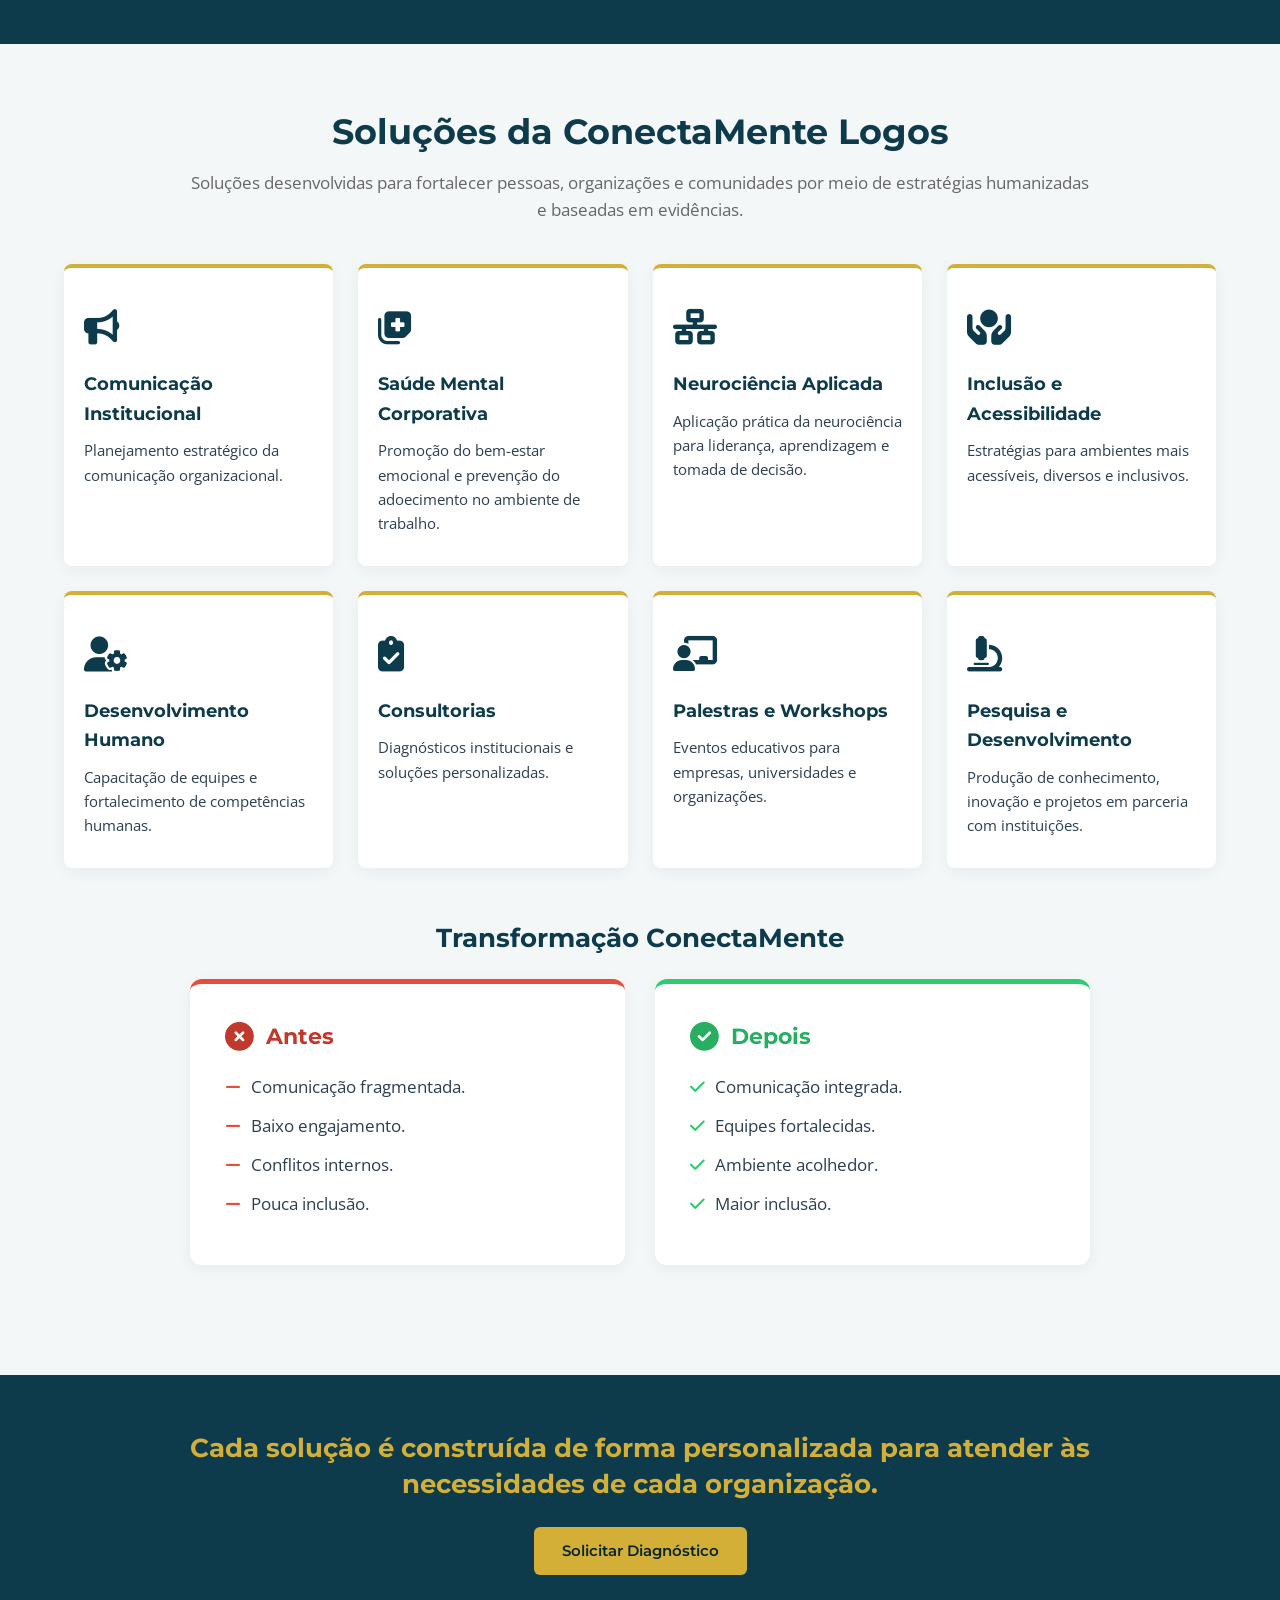
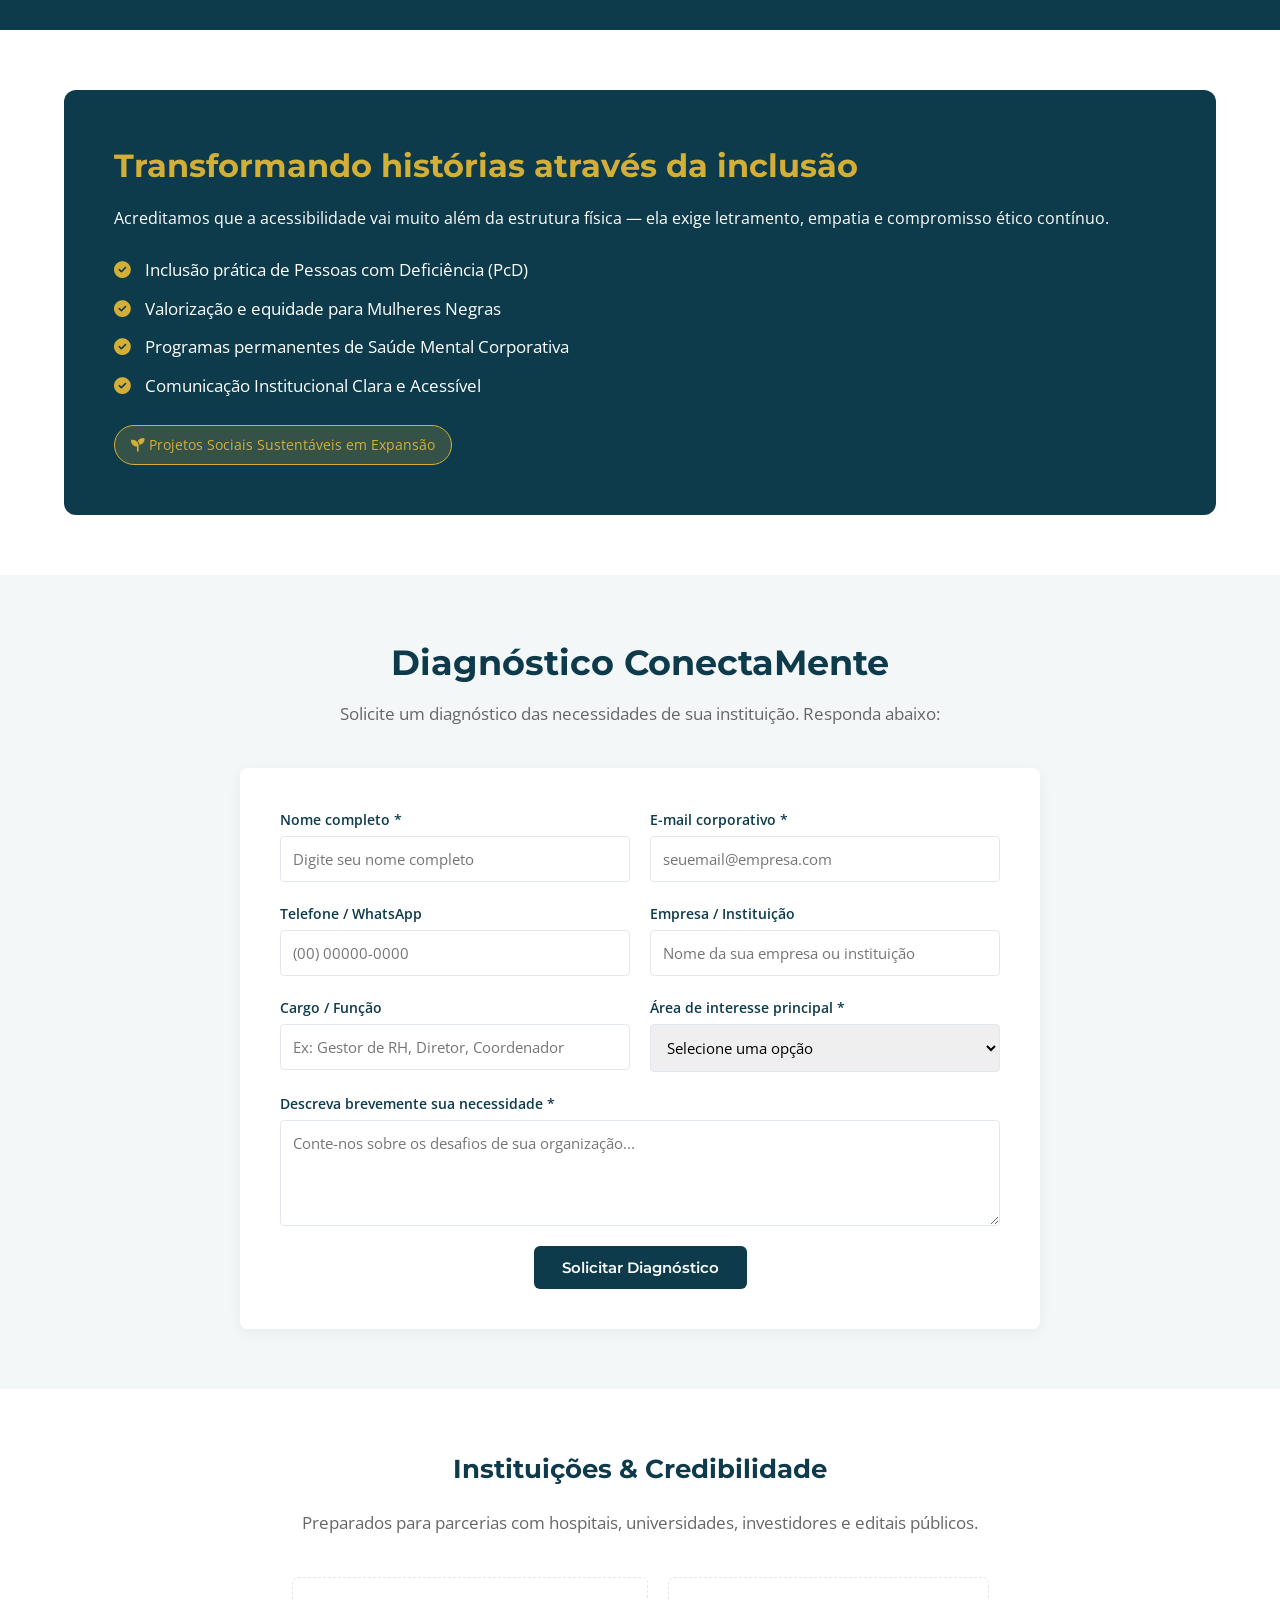
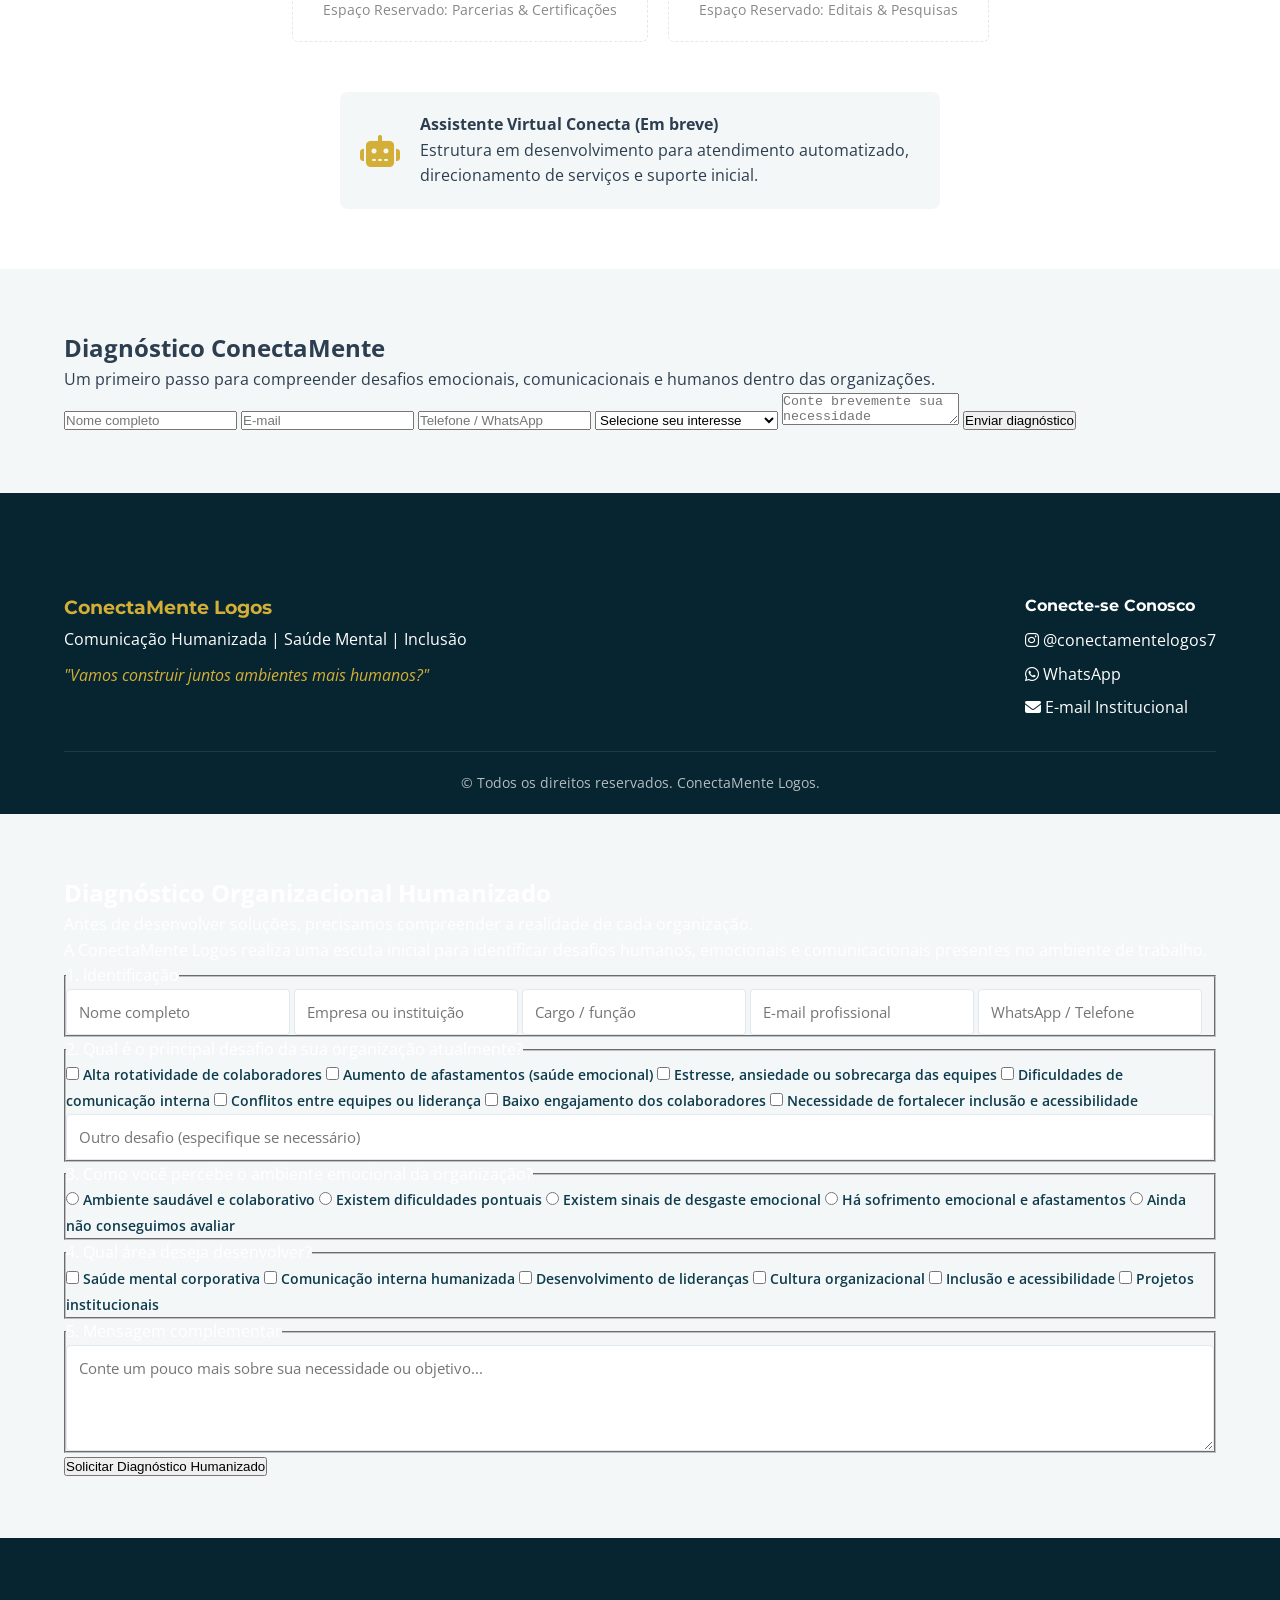
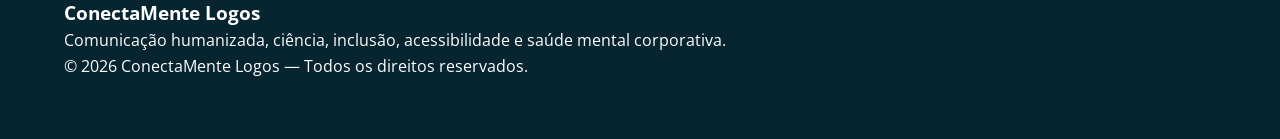
==== commit 728d495f: "Update index.html" ====
--- a/index.html
+++ b/index.html
@@ -795,6 +795,94 @@
     <div class="footer-bottom">
       <p>&copy; Todos os direitos reservados. ConectaMente Logos.</p>
     </div>
+    <!-- ==========================================
+     ETAPA 9 — DIAGNÓSTICO ORGANIZACIONAL HUMANIZADO
+     ========================================== -->
+<section id="diagnostico" class="diagnostico">
+    <div class="container">
+        <h2>Diagnóstico Organizacional Humanizado</h2>
+
+        <p class="diagnostico-intro">
+            Antes de desenvolver soluções, precisamos compreender a realidade de cada organização.<br>
+            A ConectaMente Logos realiza uma escuta inicial para identificar desafios humanos, emocionais e comunicacionais presentes no ambiente de trabalho.
+        </p>
+
+        <form id="formDiagnostico" class="form-humanizado">
+
+            <!-- BLOCO 1: IDENTIFICAÇÃO -->
+            <fieldset class="form-group">
+                <legend>1. Identificação</legend>
+                <div class="input-grid">
+                    <input type="text" placeholder="Nome completo" required>
+                    <input type="text" placeholder="Empresa ou instituição" required>
+                    <input type="text" placeholder="Cargo / função" required>
+                    <input type="email" placeholder="E-mail profissional" required>
+                    <input type="tel" placeholder="WhatsApp / Telefone" required>
+                </div>
+            </fieldset>
+
+            <!-- BLOCO 2: PRINCIPAL DESAFIO -->
+            <fieldset class="form-group">
+                <legend>2. Qual é o principal desafio da sua organização atualmente?</legend>
+                <div class="options-grid">
+                    <label class="checkbox-card"><input type="checkbox" name="desafios" value="rotatividade"> Alta rotatividade de colaboradores</label>
+                    <label class="checkbox-card"><input type="checkbox" name="desafios" value="afastamentos"> Aumento de afastamentos (saúde emocional)</label>
+                    <label class="checkbox-card"><input type="checkbox" name="desafios" value="estresse"> Estresse, ansiedade ou sobrecarga das equipes</label>
+                    <label class="checkbox-card"><input type="checkbox" name="desafios" value="comunicacao"> Dificuldades de comunicação interna</label>
+                    <label class="checkbox-card"><input type="checkbox" name="desafios" value="conflitos"> Conflitos entre equipes ou liderança</label>
+                    <label class="checkbox-card"><input type="checkbox" name="desafios" value="engajamento"> Baixo engajamento dos colaboradores</label>
+                    <label class="checkbox-card"><input type="checkbox" name="desafios" value="inclusao"> Necessidade de fortalecer inclusão e acessibilidade</label>
+                </div>
+                <input type="text" placeholder="Outro desafio (especifique se necessário)" class="input-outro">
+            </fieldset>
+
+            <!-- BLOCO 3: AMBIENTE EMOCIONAL -->
+            <fieldset class="form-group">
+                <legend>3. Como você percebe o ambiente emocional da organização?</legend>
+                <div class="options-grid">
+                    <label class="radio-card"><input type="radio" name="ambiente" value="saudavel"> Ambiente saudável e colaborativo</label>
+                    <label class="radio-card"><input type="radio" name="ambiente" value="pontual"> Existem dificuldades pontuais</label>
+                    <label class="radio-card"><input type="radio" name="ambiente" value="desgaste"> Existem sinais de desgaste emocional</label>
+                    <label class="radio-card"><input type="radio" name="ambiente" value="sofrimento"> Há sofrimento emocional e afastamentos</label>
+                    <label class="radio-card"><input type="radio" name="ambiente" value="nao_avaliado"> Ainda não conseguimos avaliar</label>
+                </div>
+            </fieldset>
+
+            <!-- BLOCO 4: ÁREA DE DESENVOLVIMENTO -->
+            <fieldset class="form-group">
+                <legend>4. Qual área deseja desenvolver?</legend>
+                <div class="options-grid">
+                    <label class="checkbox-card"><input type="checkbox" name="areas" value="saude_mental"> Saúde mental corporativa</label>
+                    <label class="checkbox-card"><input type="checkbox" name="areas" value="comunicacao_humanizada"> Comunicação interna humanizada</label>
+                    <label class="checkbox-card"><input type="checkbox" name="areas" value="liderancas"> Desenvolvimento de lideranças</label>
+                    <label class="checkbox-card"><input type="checkbox" name="areas" value="cultura"> Cultura organizacional</label>
+                    <label class="checkbox-card"><input type="checkbox" name="areas" value="inclusao_acessibilidade"> Inclusão e acessibilidade</label>
+                    <label class="checkbox-card"><input type="checkbox" name="areas" value="projetos"> Projetos institucionais</label>
+                </div>
+            </fieldset>
+
+            <!-- BLOCO 5: MENSAGEM COMPLEMENTAR -->
+            <fieldset class="form-group">
+                <legend>5. Mensagem complementar</legend>
+                <textarea placeholder="Conte um pouco mais sobre sua necessidade ou objetivo..." rows="4"></textarea>
+            </fieldset>
+
+            <button type="submit" class="btn-diagnostico">Solicitar Diagnóstico Humanizado</button>
+
+        </form>
+    </div>
+</section>
+
+<!-- ==========================================
+     ETAPA 10 — RODAPÉ INSTITUCIONAL
+     ========================================== -->
+<footer class="footer-institucional">
+    <div class="container footer-content">
+        <h3>ConectaMente Logos</h3>
+        <p>Comunicação humanizada, ciência, inclusão, acessibilidade e saúde mental corporativa.</p>
+        <p class="copyright">© 2026 ConectaMente Logos — Todos os direitos reservados.</p>
+    </div>
+</footer>
   </footer>
 
   <!-- JavaScript Principal -->
--- a/style.css
+++ b/style.css
@@ -1389,4 +1389,237 @@
     gap: 30px;
     text-align: center;
   }
-}
+   .diagnostico {
+    padding: 60px 20px;
+    background: #f5f8fa;
+    text-align: center;
+}
+
+.diagnostico h2 {
+    color: #0b4f6c;
+    font-size: 32px;
+}
+
+.diagnostico p {
+    max-width: 700px;
+    margin: 20px auto;
+}
+
+#formDiagnostico {
+    max-width: 600px;
+    margin: auto;
+    display: flex;
+    flex-direction: column;
+    gap: 15px;
+}
+
+#formDiagnostico input,
+#formDiagnostico select,
+#formDiagnostico textarea {
+    padding: 15px;
+    border-radius: 8px;
+    border: 1px solid #ccc;
+    font-size: 16px;
+    width: 100%;
+    box-sizing: border-box;
+}
+
+#formDiagnostico button {
+    background: #c9a227;
+    color: white;
+    padding: 15px;
+    border: none;
+    border-radius: 8px;
+    cursor: pointer;
+    font-size: 18px;
+    font-weight: bold;
+}
+
+#formDiagnostico button:hover {
+    opacity: 0.8;
+}
+   /* ==========================================
+   ETAPA 9 — ESTILOS DO DIAGNÓSTICO HUMANIZADO
+   ========================================== */
+.diagnostico {
+    padding: 70px 20px;
+    background-color: #f4f7f9;
+    color: #333;
+}
+
+.diagnostico h2 {
+    color: #0b4f6c;
+    font-size: 32px;
+    text-align: center;
+    margin-bottom: 15px;
+}
+
+.diagnostico-intro {
+    max-width: 750px;
+    margin: 0 auto 40px auto;
+    text-align: center;
+    font-size: 16px;
+    line-height: 1.6;
+    color: #555;
+}
+
+.form-humanizado {
+    max-width: 800px;
+    margin: 0 auto;
+    background: #ffffff;
+    padding: 35px;
+    border-radius: 12px;
+    box-shadow: 0 4px 15px rgba(0, 0, 0, 0.05);
+    border-top: 5px solid #c9a227;
+}
+
+.form-group {
+    border: none;
+    padding: 0;
+    margin-bottom: 30px;
+}
+
+.form-group legend {
+    font-size: 18px;
+    font-weight: bold;
+    color: #0b4f6c;
+    margin-bottom: 15px;
+    display: block;
+    width: 100%;
+    border-bottom: 2px solid #eef2f5;
+    padding-bottom: 8px;
+}
+
+.input-grid {
+    display: grid;
+    grid-template-columns: repeat(auto-fit, minmax(240px, 1fr));
+    gap: 15px;
+}
+
+.input-grid input,
+.input-outro,
+.form-group textarea {
+    width: 100%;
+    padding: 12px 15px;
+    border: 1px solid #ccc;
+    border-radius: 6px;
+    font-size: 15px;
+    box-sizing: border-box;
+    transition: border-color 0.3s;
+}
+
+.input-grid input:focus,
+.input-outro:focus,
+.form-group textarea:focus {
+    border-color: #0b4f6c;
+    outline: none;
+}
+
+.options-grid {
+    display: grid;
+    grid-template-columns: repeat(auto-fit, minmax(280px, 1fr));
+    gap: 10px;
+}
+
+.checkbox-card,
+.radio-card {
+    background: #f9fbfd;
+    padding: 12px 15px;
+    border-radius: 6px;
+    border: 1px solid #e1e8ed;
+    display: flex;
+    align-items: center;
+    gap: 10px;
+    cursor: pointer;
+    font-size: 14px;
+    transition: background 0.2s, border-color 0.2s;
+}
+
+.checkbox-card:hover,
+.radio-card:hover {
+    background: #eef5f9;
+    border-color: #0b4f6c;
+}
+
+.checkbox-card input,
+.radio-card input {
+    accent-color: #0b4f6c;
+    width: 16px;
+    height: 16px;
+}
+
+.input-outro {
+    margin-top: 12px;
+}
+
+.btn-diagnostico {
+    width: 100%;
+    background-color: #c9a227;
+    color: #ffffff;
+    font-size: 18px;
+    font-weight: bold;
+    padding: 16px;
+    border: none;
+    border-radius: 8px;
+    cursor: pointer;
+    transition: background-color 0.3s, transform 0.1s;
+}
+
+.btn-diagnostico:hover {
+    background-color: #b08d1e;
+}
+
+/* ==========================================
+   ETAPA 10 — RODAPÉ INSTITUCIONAL & RESPONSIVIDADE
+   ========================================== */
+.footer-institucional {
+    background-color: #0b4f6c;
+    color: #ffffff;
+    padding: 40px 20px;
+    text-align: center;
+    border-top: 4px solid #c9a227;
+}
+
+.footer-content h3 {
+    font-size: 24px;
+    margin-bottom: 10px;
+    color: #ffffff;
+}
+
+.footer-content p {
+    font-size: 14px;
+    color: #d1e3ec;
+    margin-bottom: 15px;
+}
+
+.footer-content .copyright {
+    font-size: 12px;
+    color: #9bbccb;
+    border-top: 1px solid rgba(255, 255, 255, 0.1);
+    padding-top: 15px;
+    margin-top: 15px;
+}
+
+/* AJUSTES RESPONSIVOS (CELULAR E TABLET) */
+@media (max-width: 768px) {
+    .diagnostico {
+        padding: 40px 15px;
+    }
+
+    .form-humanizado {
+        padding: 20px 15px;
+    }
+
+    .options-grid {
+        grid-template-columns: 1fr;
+    }
+
+    .diagnostico h2 {
+        font-size: 26px;
+    }
+
+    .btn-diagnostico {
+        font-size: 16px;
+    }
+}
+}
